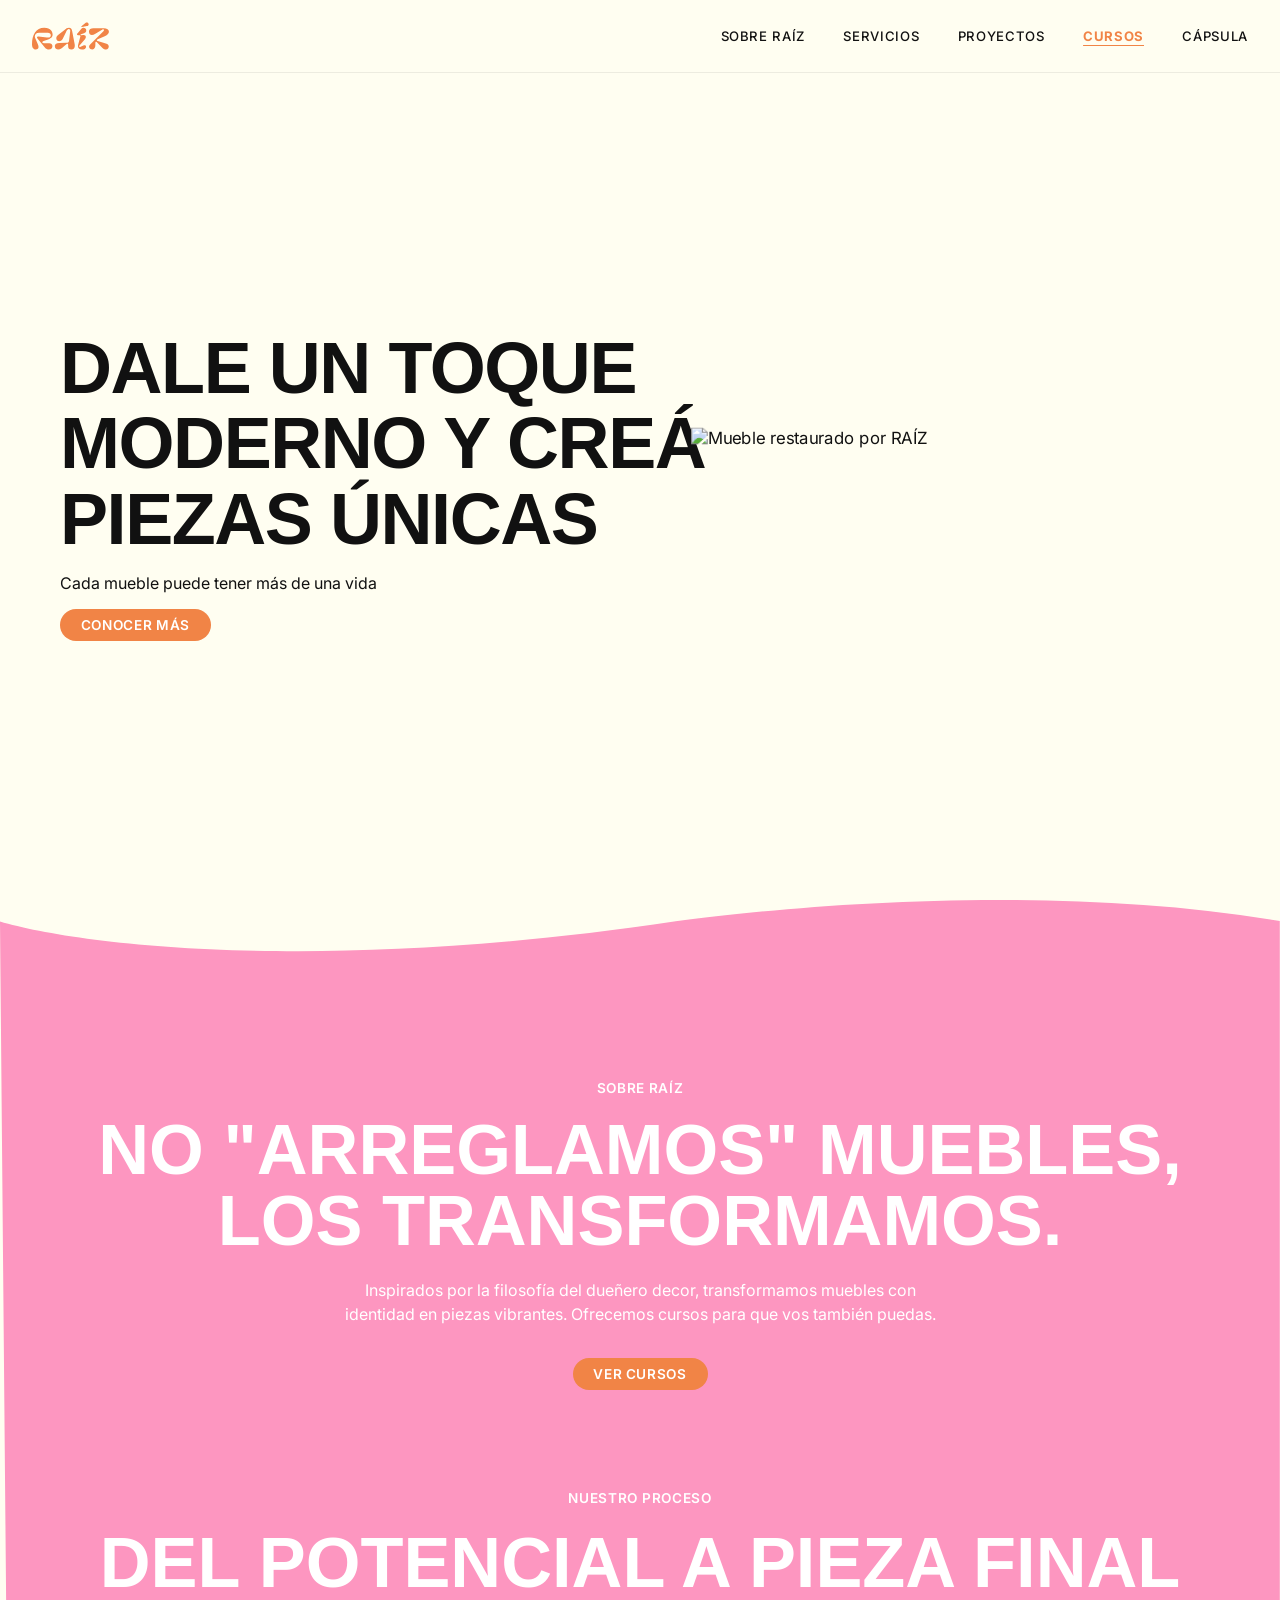
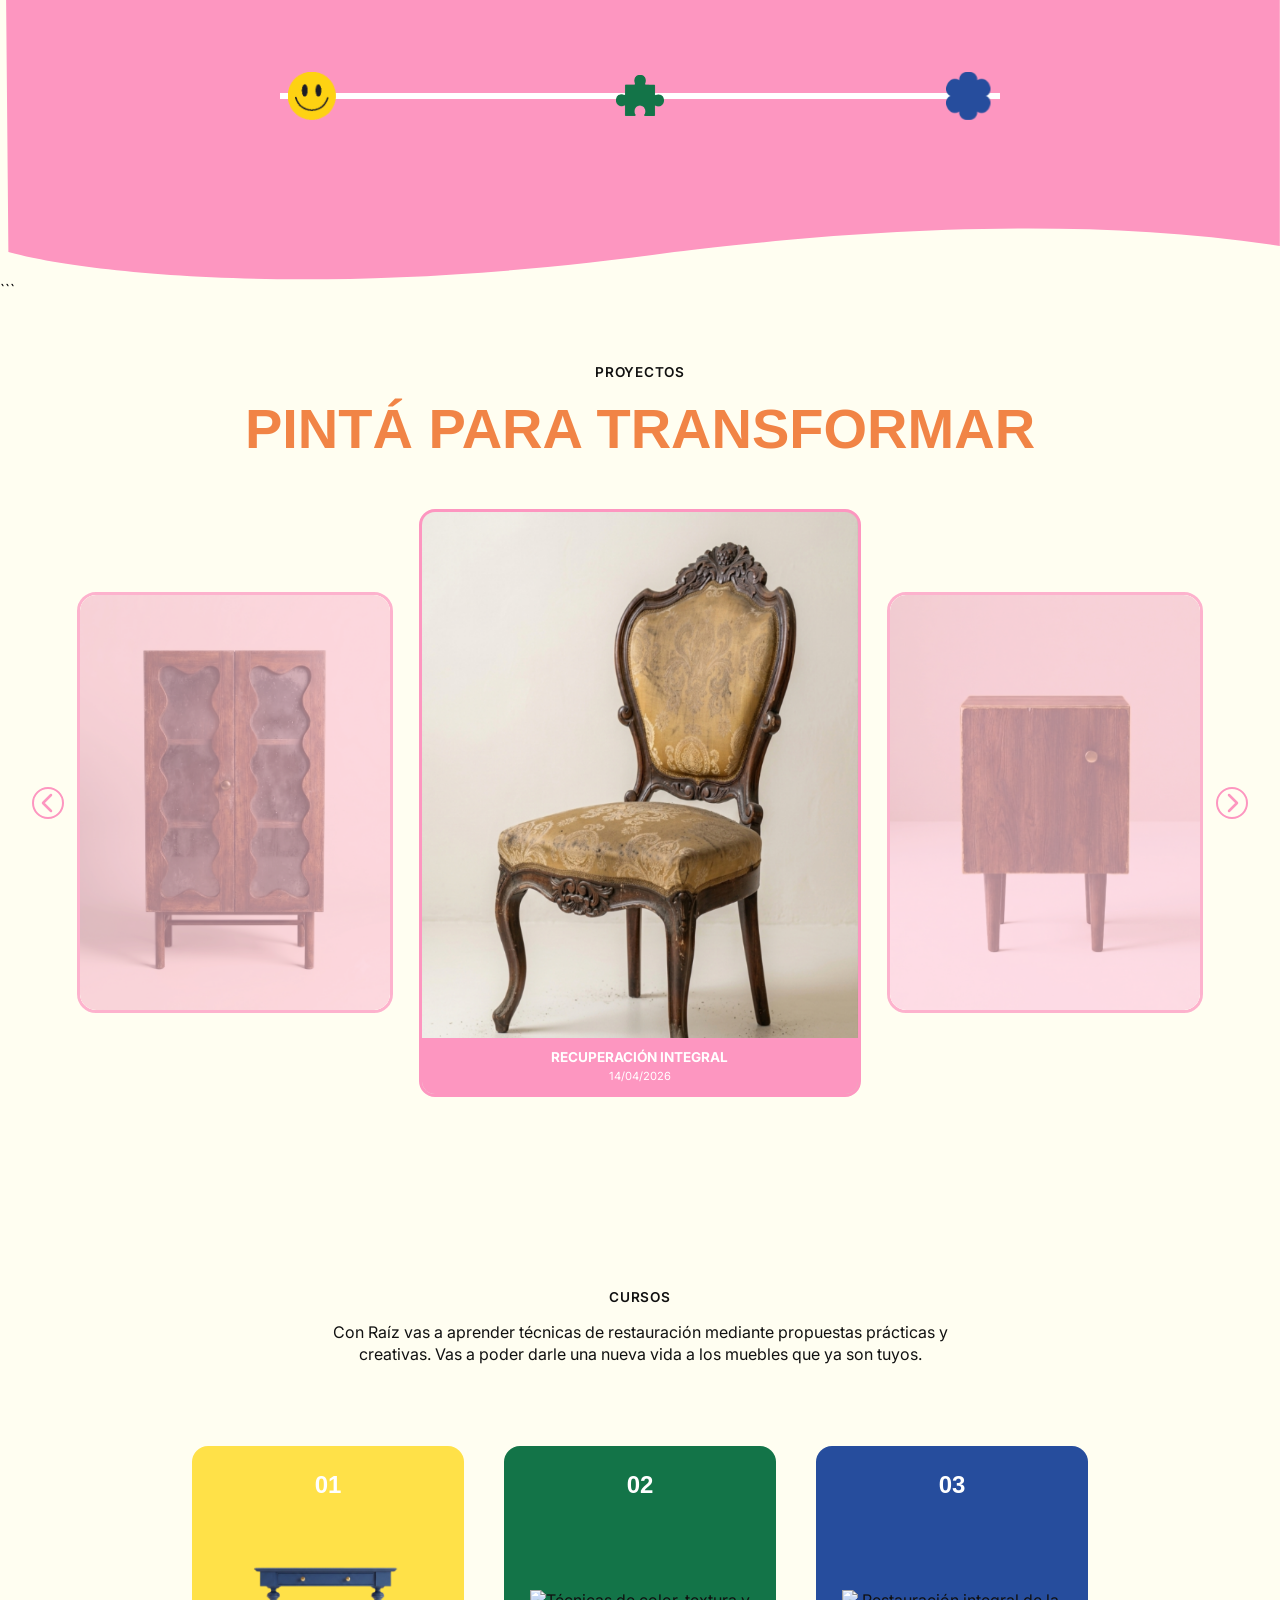
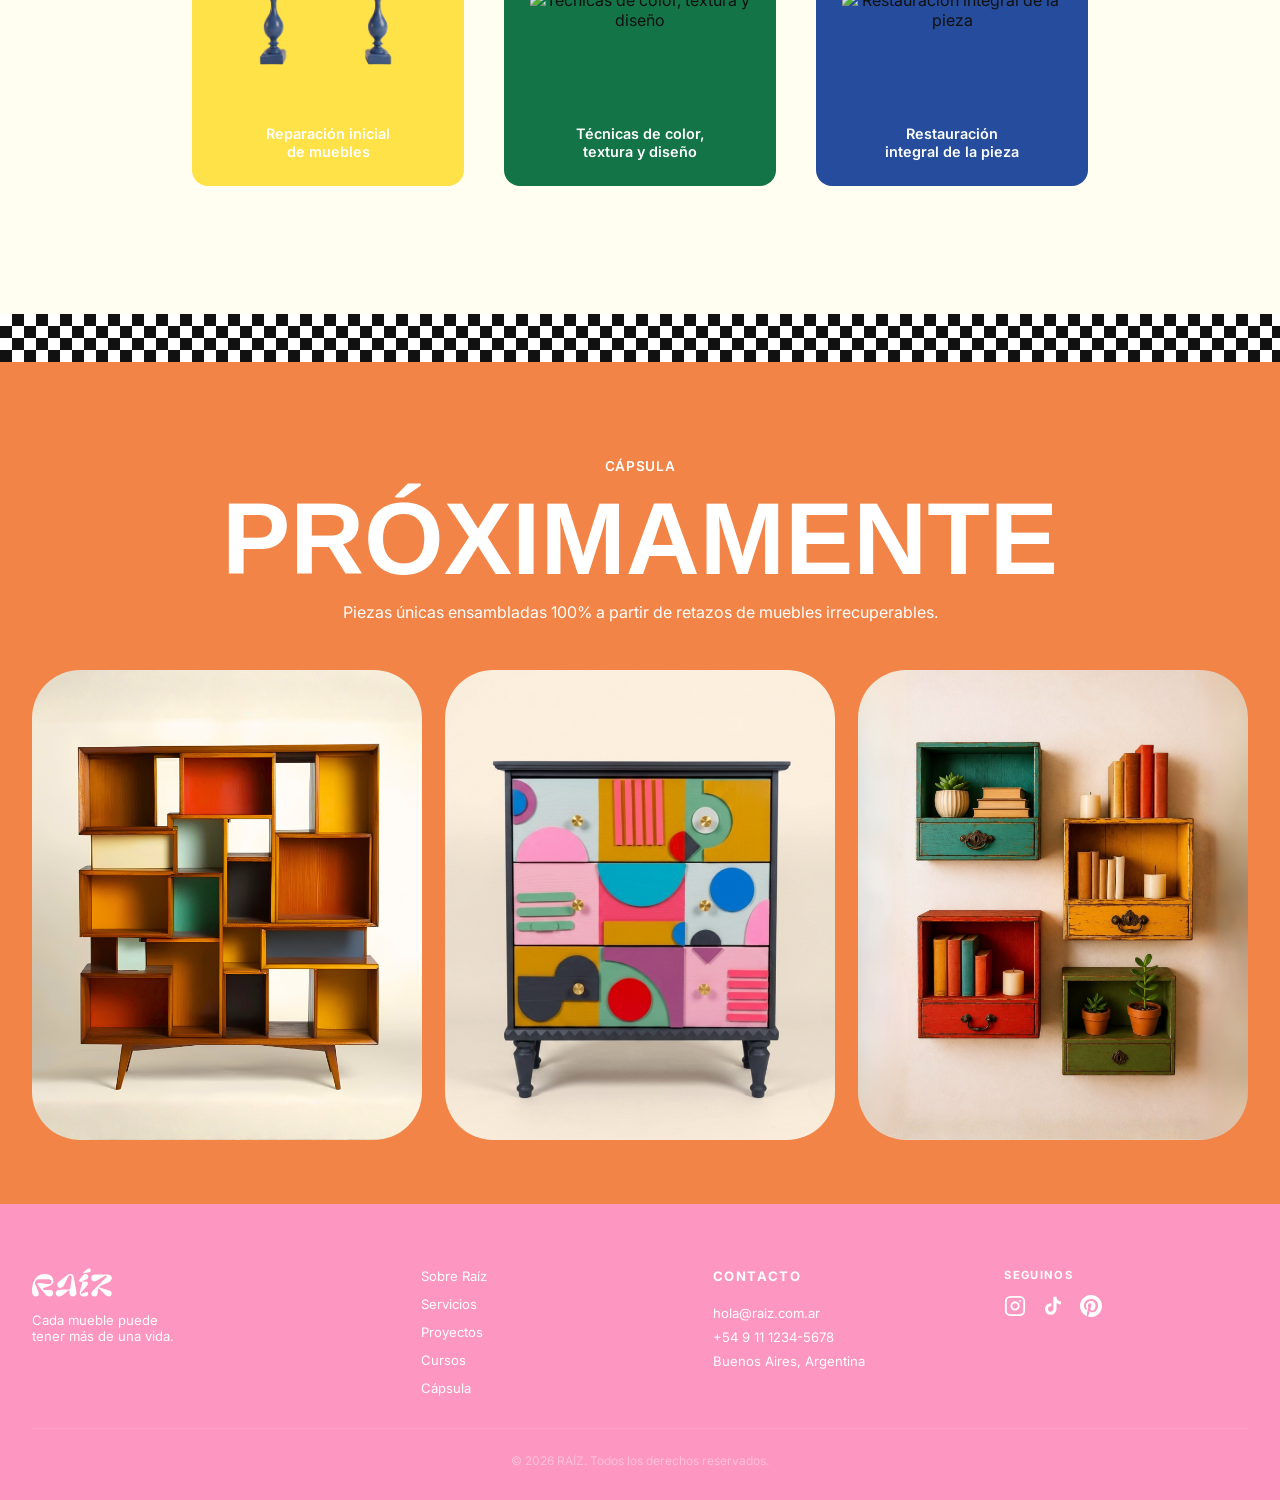
==== index.html @ d8ea59f4 "add: curso-restauracion y fix index" ====
<!DOCTYPE html>
<html lang="es">
<head>
  <meta charset="UTF-8" />
  <meta name="viewport" content="width=device-width, initial-scale=1.0" />
  <title>RAÍZ — Restauración de Muebles</title>

  <!-- Google Fonts -->
  <link rel="preconnect" href="https://fonts.googleapis.com" />
  <link rel="preconnect" href="https://fonts.gstatic.com" crossorigin />
  <link href="https://fonts.googleapis.com/css2?family=Bricolage+Grotesque:opsz,wght@12..96,800&family=Inter:wght@400;500;600&display=swap" rel="stylesheet" />

  <link rel="stylesheet" href="css/style.css" />
</head>
<body>

  <!-- ===================== NAVBAR ===================== -->
  <header class="navbar" id="navbar">
    <div class="navbar__inner">
      <a href="#" class="navbar__logo" aria-label="RAÍZ inicio">
        <img src="assets/logo.svg" alt="RAÍZ" width="90" height="33" />
      </a>
      <nav class="navbar__nav" aria-label="Navegación principal">
        <a href="#sobre" class="navbar__link">Sobre Raíz</a>
        <a href="#proceso" class="navbar__link">Servicios</a>
        <a href="#proyectos" class="navbar__link">Proyectos</a>
        <a href="#cursos" class="navbar__link navbar__link--active">Cursos</a>
        <a href="#capsula" class="navbar__link">Cápsula</a>
      </nav>
      <!-- Hamburger for mobile -->
      <button class="navbar__burger" id="navBurger" aria-label="Abrir menú" aria-expanded="false">
        <span></span><span></span><span></span>
      </button>
    </div>
    <!-- Mobile nav drawer -->
    <nav class="navbar__mobile" id="mobileNav" aria-label="Menú móvil">
      <a href="#sobre" class="navbar__link">Sobre Raíz</a>
      <a href="#proceso" class="navbar__link">Servicios</a>
      <a href="#proyectos" class="navbar__link">Proyectos</a>
      <a href="#cursos" class="navbar__link">Cursos</a>
      <a href="#capsula" class="navbar__link">Cápsula</a>
    </nav>
  </header>

  <main>

    <!-- ===================== HERO ===================== -->
    <section class="hero" id="hero">
      <div class="hero__content">
        <h1 class="hero__title">Dale un toque<br>moderno y creá<br>piezas únicas</h1>
        <p class="hero__sub">Cada mueble puede tener más de una vida</p>
        <a href="#cursos" class="btn btn--naranja hero__cta js-scroll-cursos">Conocer más</a>
      </div>
      <div class="hero__visual">
        <img src="assets/hero.gif" alt="Mueble restaurado por RAÍZ" class="hero__gif" />
      </div>
    </section>

<div class="brand-block-wrapper" style="position: relative; overflow: hidden; width: 100%;">
  
  <svg viewBox="0 0 1934 2213" fill="none" xmlns="http://www.w3.org/2000/svg" preserveAspectRatio="none" style="position: absolute; top: 0; left: 0; width: 100%; height: 100%; z-index: 1; pointer-events: none;">
    <path d="M1020.97 48.1915C1203.35 11.9297 1588.47 -38.7941 1933.68 47.4396V2137.31C1592.88 2057.68 1198.85 2117.93 1018.68 2151.11C483.083 2262.58 124.85 2197.56 12.6826 2151.11L0 48.3322C114.228 99.2362 477.736 170.271 1020.97 48.1915Z" fill="#FD96C0"/>
  </svg>

  <section class="sobre" id="sobre" style="position: relative; z-index: 2; background: transparent; padding-top: 180px; padding-bottom: 60px;">
    <p class="section-eyebrow">SOBRE RAÍZ</p>
    <h2 class="sobre__title">No "arreglamos" muebles,<br>los transformamos.</h2>
    <p class="sobre__body">
      Inspirados por la filosofía del dueñero decor, transformamos muebles con<br>
      identidad en piezas vibrantes. Ofrecemos cursos para que vos también puedas.
    </p>
    <a href="#cursos" class="btn btn--naranja js-scroll-cursos">Ver cursos</a>
  </section>

  <section class="proceso" id="proceso" style="position: relative; z-index: 2; background: transparent; padding-top: 40px; padding-bottom: 120px;">
    <p class="section-eyebrow">NUESTRO PROCESO</p>

    <h2 class="proceso__title">DEL POTENCIAL A PIEZA FINAL</h2>
  
    <div class="proceso__timeline">
      <div class="proceso__line" aria-hidden="true"></div>

      <div class="proceso__icons">
       <button class="proceso__icon-btn" data-step="diagnostico">
    <img src="assets/diagnostico.svg" alt="" class="proceso__icon-img">
</button>

<button class="proceso__icon-btn" data-step="reparacion">
    <img src="assets/reparacion.svg" alt="" class="proceso__icon-img">
</button>

<button class="proceso__icon-btn" data-step="diseno">
    <img src="assets/diseno.svg" alt="" class="proceso__icon-img">
</button>
      </div>
    </div>

    <div class="proceso__cards">
      <div class="proceso__card" id="card-diagnostico" data-step="diagnostico" hidden>
        <h3 class="proceso__card-title" style="color: var(--amarillo);">DIAGNÓSTICO</h3>
        <p>Analizamos la estructura, los materiales y el estado de conservación del mueble para definir la mejor intervención, siempre respetando su valor<br>original y esencia.</p>
      </div>
      <div class="proceso__card" id="card-reparacion" data-step="reparacion" hidden>
        <h3 class="proceso__card-title" style="color: var(--verde);">REPARACIÓN</h3>
        <p>Recuperamos la estabilidad y funcionalidad del mueble a través de nuevas técnicas de restauración que preservan su estructura, uniones, superficie y prolongan su vida útil.</p>
      </div>
      <div class="proceso__card" id="card-diseno" data-step="diseno" hidden>
        <h3 class="proceso__card-title" style="color: var(--azul);">DISEÑO</h3>
        <p>Una vez restaurada, la pieza se reinterpreta con una mirada actual. Colores, acabados y nuevas combinaciones le dan una identidad renovada sin perder su carácter.</p>
      </div>
    </div>
  </section>

</div> ```

   <!-- ===================== PROYECTOS ===================== -->
<section class="proyectos" id="proyectos">
  <p class="section-eyebrow">PROYECTOS</p>
  <h2 class="proyectos__title">Pintá para transformar</h2>

  <div class="proyectos__carousel">

    <!-- Flecha izquierda -->
    <button class="carousel-arrow carousel-arrow--prev" id="carousel-prev" aria-label="Proyecto anterior">
      <svg width="28" height="28" viewBox="0 0 28 28" fill="none" xmlns="http://www.w3.org/2000/svg">
        <path d="M17 6L9 14L17 22" stroke="currentColor" stroke-width="2.5" stroke-linecap="round" stroke-linejoin="round"/>
      </svg>
    </button>

    <div class="proyectos__grid">

      <!-- Proyecto anterior (lateral izquierdo) -->
      <article class="proyecto-card proyecto-card--side proyecto-card--prev" id="card-prev">
        <div class="proyecto-card__inner proyecto-card__inner--side">
          <img class="side-card__img" id="img-prev" src="" alt="Proyecto anterior" />
        </div>
      </article>

      <!-- Proyecto activo — Main con Paint Reveal -->
      <article class="proyecto-card proyecto-card--main">
        <div class="proyecto-reveal" id="reveal-1">
          <canvas class="reveal-canvas" aria-label="Efecto de revelado: arrastrá para descubrir el mueble restaurado"></canvas>
          <div class="proyecto-reveal__label">
            <span class="proyecto-reveal__name" id="reveal-name">RECUPERACIÓN INTEGRAL</span>
            <span class="proyecto-reveal__date" id="reveal-date">14/04/2026</span>
          </div>
        </div>
      </article>

      <!-- Proyecto siguiente (lateral derecho) -->
      <article class="proyecto-card proyecto-card--side proyecto-card--next" id="card-next">
        <div class="proyecto-card__inner proyecto-card__inner--side">
          <img class="side-card__img" id="img-next" src="" alt="Proyecto siguiente" />
        </div>
      </article>

    </div>

    <!-- Flecha derecha -->
    <button class="carousel-arrow carousel-arrow--next" id="carousel-next" aria-label="Proyecto siguiente">
      <svg width="28" height="28" viewBox="0 0 28 28" fill="none" xmlns="http://www.w3.org/2000/svg">
        <path d="M11 6L19 14L11 22" stroke="currentColor" stroke-width="2.5" stroke-linecap="round" stroke-linejoin="round"/>
      </svg>
    </button>

  </div>
</section>

    </div>

    <!-- ===================== CURSOS ===================== -->
    <section class="cursos" id="cursos">
      <p class="section-eyebrow">CURSOS</p>
      <p class="cursos__intro">Con Raíz vas a aprender técnicas de restauración mediante propuestas prácticas y creativas. Vas a poder darle una nueva vida a los muebles que ya son tuyos.</p>

      <div class="cursos__grid">

        <!-- Curso 1 -->
        <div class="curso-flip" role="group" aria-label="Curso 01: Reparación inicial de muebles">
          <div class="curso-flip__inner">
            <!-- Frente -->
            <div class="curso-flip__front" style="background: var(--amarillo);">
              <span class="curso-num">01</span>
              <img src="assets/card-01.png" alt="Reparación inicial de muebles" class="curso-img" />
              <p class="curso-name">Reparación inicial<br>de muebles</p>
            </div>
            <!-- Reverso -->
            <div class="curso-flip__back" style="background: var(--naranja);">
              <p class="curso-back-desc">Aprendé a diagnosticar y reparar la estructura de muebles dañados. Técnicas de ensamblado, lijado y preparación de superficie para dejar la pieza lista para su transformación.</p>
              <a href="#" class="btn btn--white">Ver más</a>
            </div>
          </div>
        </div>

        <!-- Curso 2 -->
        <div class="curso-flip" role="group" aria-label="Curso 02: Técnicas de color, textura y diseño">
          <div class="curso-flip__inner">
            <div class="curso-flip__front" style="background: var(--verde);">
              <span class="curso-num">02</span>
              <img src="assets/card-02.png" alt="Técnicas de color, textura y diseño" class="curso-img" />
              <p class="curso-name">Técnicas de color,<br>textura y diseño</p>
            </div>
            <div class="curso-flip__back" style="background: var(--rosa);">
              <p class="curso-back-desc">Dominá el uso del color, lacas, patinas y texturas decorativas. Descubrí cómo combinar paletas modernas y acabados para crear una identidad visual única en cada pieza.</p>
              <a href="#" class="btn btn--white">Ver más</a>
            </div>
          </div>
        </div>

        <!-- Curso 3 -->
        <div class="curso-flip" role="group" aria-label="Curso 03: Restauración integral de la pieza">
          <div class="curso-flip__inner">
            <div class="curso-flip__front" style="background: var(--azul);">
              <span class="curso-num">03</span>
              <img src="assets/card-03.png" alt="Restauración integral de la pieza" class="curso-img" />
              <p class="curso-name">Restauración<br>integral de la pieza</p>
            </div>
            <div class="curso-flip__back" style="background: var(--naranja);">
              <p class="curso-back-desc">El proceso completo de principio a fin: análisis, reparación estructural, tratamiento de superficie y diseño final. Transformá un mueble de otra época en una pieza contemporánea.</p>
              <a href="curso-restauracion.html" class="btn btn--white">Ver más</a>
            </div>
          </div>
        </div>

      </div>
    </section>
  
    <!-- ===================== DIVIDER CHECKERED ===================== -->
    <div class="checkered-divider" aria-hidden="true"></div>

    <!-- ===================== CÁPSULA ===================== -->
    <section class="capsula" id="capsula">
  <p class="section-eyebrow section-eyebrow--dark">CÁPSULA</p>
  <h2 class="capsula__title">Próximamente</h2>
  <p class="capsula__sub">Piezas únicas ensambladas 100% a partir de retazos de muebles irrecuperables.</p>

  <div class="capsula__grid">

    <div class="capsula__item">
      <div class="capsula__img-wrap">
        <img src="assets/capsula-01.jpg" alt="Pieza de cápsula 1" class="capsula__img" />
        <div class="capsula__overlay">
          <p class="capsula__overlay-text">Estructura de roble macizo recuperado de cómodas antiguas. Revestimiento laminado de madera de eucaliptus reciclado.</p>
        </div>
      </div>
    </div>

    <div class="capsula__item">
      <div class="capsula__img-wrap">
        <img src="assets/capsula-02.jpg" alt="Pieza de cápsula 2" class="capsula__img" />
        <div class="capsula__overlay">
          <p class="capsula__overlay-text">Tableros de MDF reciclado pintados con lacas sin solventes. Patas torneadas de<br>pino de pallets recuperados.</p>
        </div>
      </div>
    </div>

    <div class="capsula__item">
      <div class="capsula__img-wrap">
        <img src="assets/capsula-03.jpg" alt="Pieza de cápsula 3" class="capsula__img" />
        <div class="capsula__overlay">
          <p class="capsula__overlay-text">Estantería construida con listones de cedro provenientes de marcos y puertas antiguas. Terminación en aceite natural de linaza.</p>
        </div>
      </div>
    </div>

  </div>
</section>

  </main>

  <!-- ===================== FOOTER ===================== -->
  <footer class="footer">
    <div class="footer__inner">

      <div class="footer__brand">
        <img src="assets/logo.svg" alt="RAÍZ" class="footer__logo" width="80" height="29" />
        <p class="footer__tagline">Cada mueble puede<br>tener más de una vida.</p>
      </div>

      <nav class="footer__nav" aria-label="Navegación del footer">
        <a href="#sobre">Sobre Raíz</a>
        <a href="#proceso">Servicios</a>
        <a href="#proyectos">Proyectos</a>
        <a href="#cursos">Cursos</a>
        <a href="#capsula">Cápsula</a>
      </nav>

      <div class="footer__contact">
        <p class="footer__contact-title">Contacto</p>
        <a href="mailto:hola@raiz.com.ar">hola@raiz.com.ar</a>
        <a href="tel:+5491112345678">+54 9 11 1234-5678</a>
        <p>Buenos Aires, Argentina</p>
      </div>

      <div class="footer__social">
        <p class="footer__contact-title">Seguinos</p>
        <div class="footer__social-links">
          <a href="#" aria-label="Instagram de RAÍZ" class="footer__social-icon">
            <!-- Instagram SVG -->
            <svg width="22" height="22" viewBox="0 0 24 24" fill="none" stroke="currentColor" stroke-width="2" stroke-linecap="round" stroke-linejoin="round"><rect x="2" y="2" width="20" height="20" rx="5" ry="5"/><path d="M16 11.37A4 4 0 1 1 12.63 8 4 4 0 0 1 16 11.37z"/><line x1="17.5" y1="6.5" x2="17.51" y2="6.5"/></svg>
          </a>
          <a href="#" aria-label="TikTok de RAÍZ" class="footer__social-icon">
            <svg width="22" height="22" viewBox="0 0 24 24" fill="currentColor"><path d="M19.59 6.69a4.83 4.83 0 0 1-3.77-4.25V2h-3.45v13.67a2.89 2.89 0 0 1-2.88 2.5 2.89 2.89 0 0 1-2.89-2.89 2.89 2.89 0 0 1 2.89-2.89c.28 0 .54.04.79.1V9.01a6.3 6.3 0 0 0-.79-.05 6.34 6.34 0 0 0-6.34 6.34 6.34 6.34 0 0 0 6.34 6.34 6.34 6.34 0 0 0 6.33-6.34V8.73a8.2 8.2 0 0 0 4.78 1.52V6.79a4.85 4.85 0 0 1-1.01-.1z"/></svg>
          </a>
          <a href="#" aria-label="Pinterest de RAÍZ" class="footer__social-icon">
            <svg width="22" height="22" viewBox="0 0 24 24" fill="currentColor"><path d="M12 0C5.373 0 0 5.373 0 12c0 5.084 3.163 9.426 7.627 11.174-.105-.949-.2-2.405.042-3.441.218-.937 1.407-5.965 1.407-5.965s-.359-.719-.359-1.782c0-1.668.967-2.914 2.171-2.914 1.023 0 1.518.769 1.518 1.69 0 1.029-.655 2.568-.994 3.995-.283 1.194.599 2.169 1.777 2.169 2.133 0 3.772-2.249 3.772-5.495 0-2.873-2.064-4.882-5.012-4.882-3.414 0-5.418 2.561-5.418 5.207 0 1.031.397 2.138.893 2.738a.36.36 0 0 1 .083.345l-.333 1.36c-.053.22-.174.267-.402.161-1.499-.698-2.436-2.889-2.436-4.649 0-3.785 2.75-7.262 7.929-7.262 4.163 0 7.398 2.967 7.398 6.931 0 4.136-2.607 7.464-6.227 7.464-1.216 0-2.359-.632-2.75-1.378l-.748 2.853c-.271 1.043-1.002 2.35-1.492 3.146C9.57 23.812 10.763 24 12 24c6.627 0 12-5.373 12-12S18.627 0 12 0z"/></svg>
          </a>
        </div>
      </div>

    </div>
    <div class="footer__bottom">
      <p>&copy; 2026 RAÍZ. Todos los derechos reservados.</p>
    </div>
  </footer>

  <script src="js/script.js"></script>
</body>
</html>
---- css/style.css ----
/* ============================================================
   RAÍZ — style.css
   Diseño pixel-perfect sobre frame 1920px
   ============================================================ */

/* ── Custom Properties ───────────────────────────────────── */
@font-face {
  font-family: 'Bricolage Grotesque';
  src: url('./assets/fonts/Bricolage_Grotesque.ttf') format('truetype-variations');
  font-weight: 100 900; 
  font-stretch: 75% 125%; 

}

:root {
  --rosa:    #FD96C0;
  --amarillo:#FFE148;
  --verde:   #137448;
  --azul:    #264D9D;
  --naranja: #F18446;

  --negro:   #111111;
  --blanco:  #FFFFFF;
  --fondo:   #fffef1;

  /* Typography */
  --font-display: 'Bricolage Grotesque', sans-serif;
  --font-body:    'Inter', sans-serif;

  /* Spacing scale */
  --sp-xs:  0.5rem;
  --sp-sm:  1rem;
  --sp-md:  2rem;
  --sp-lg:  4rem;
  --sp-xl:  6rem;

  /* Max content width */
  --max-w: 1280px;

  /* Navbar height */
  --nav-h: 72px;
}

/* ── Reset ───────────────────────────────────────────────── */
*, *::before, *::after { box-sizing: border-box; margin: 0; padding: 0; }

html { scroll-behavior: smooth; font-size: 16px; }

body {
  font-family: var(--font-body);
  background-color: var(--fondo);
  color: var(--negro);
  overflow-x: hidden;
}

img, svg { display: block; max-width: 100%; }

a { text-decoration: none; color: inherit; }

button { cursor: pointer; border: none; background: none; font-family: inherit; }

/* ── Utility: eyebrow label ──────────────────────────────── */
.section-eyebrow {
  font-family: var(--font-body);
  font-size: 0.85rem;
  font-weight: 600;
  letter-spacing: 0.05em;
  text-transform: uppercase;
  color: var(--blanco);
  margin-bottom: 1.2rem;
}
.section-eyebrow--dark { color: var(--verde); }

/* — Utility: Buttons ————————————————————————————————————— */
.btn {
  display: inline-block;
  padding: 0.5rem 1.3rem; 
  border-radius: 100px;    
  font-family: var(--font-body);
  font-size: 0.85rem;
  font-weight: 600;
  letter-spacing: 0.04rem;
  text-transform: uppercase;
  text-decoration: none;   
  border: none;            
  cursor: pointer;
  transition: transform 0.15s ease, opacity 0.15s ease, background-color 0.15s ease;
}

.btn:hover { 
  transform: translateY(-2px); 
  opacity: 0.95; 
}
.btn:active { 
  transform: translateY(0); 
}

/* Modificadores */
.btn--dark  { background: var(--negro); color: var(--blanco); }
.btn--green { background: var(--verde); color: var(--blanco); }
.btn--white { background: var(--blanco); color: var(--negro); }
.btn--naranja { background: var(--naranja); color: var(--blanco); }

/* ============================================================
   NAVBAR
   ============================================================ */
.navbar {
  position: fixed;
  top: 0; left: 0; right: 0;
  z-index: 100;
  background: var(--fondo);
  border-bottom: 1px solid rgba(0,0,0,0.07);
  transform: translateY(0);
  transition: transform 0.3s ease;
}
.navbar--hidden { transform: translateY(-100%); }

.navbar__inner {
  max-width: var(--max-w);
  margin: 0 auto;
  padding: 0 2rem;
  height: var(--nav-h);
  display: flex;
  align-items: center;
  justify-content: space-between;
}

.navbar__logo img { height: 28px; width: auto; }

.navbar__nav {
  display: flex;
  gap: 2.4rem;
  align-items: center;
}
.navbar__link {
  font-size: 0.82rem;
  font-weight: 500;
  letter-spacing: 0.05em;
  text-transform: uppercase;
  color: var(--negro);
  transition: color 0.15s;
}
.navbar__link:hover { color: var(--naranja); }
.navbar__link--active {
  color: var(--naranja);
  font-weight: 700;
  text-decoration: underline;
  text-underline-offset: 4px;
}

/* Burger — hidden on desktop */
.navbar__burger {
  display: none;
  flex-direction: column;
  gap: 5px;
  padding: 6px;
}
.navbar__burger span {
  display: block;
  width: 24px; height: 2px;
  background: var(--negro);
  border-radius: 2px;
  transition: transform 0.3s, opacity 0.3s;
}
.navbar__burger.is-open span:nth-child(1) { transform: translateY(7px) rotate(45deg); }
.navbar__burger.is-open span:nth-child(2) { opacity: 0; }
.navbar__burger.is-open span:nth-child(3) { transform: translateY(-7px) rotate(-45deg); }

/* Mobile nav */
.navbar__mobile {
  display: none;
  flex-direction: column;
  gap: 0;
  background: var(--fondo);
  border-top: 1px solid rgba(0,0,0,0.07);
  padding: 1rem 2rem 1.5rem;
}
.navbar__mobile.is-open { display: flex; }
.navbar__mobile .navbar__link {
  padding: 0.7rem 0;
  border-bottom: 1px solid rgba(0,0,0,0.06);
  font-size: 0.9rem;
}

/* ============================================================
   HERO
   ============================================================ */
.hero {
  min-height: 100vh;
  padding-top: var(--nav-h);
  display: flex;
  align-items: center;
  position: relative;
  justify-content: space-between;

  padding-left: 60px;
  padding-right: 2rem;
}

.hero__content {
  flex: 0 0 auto;
  max-width: 800px;
}

.hero__title {
  font-family: var(--font-display);
  font-variation-settings: 'wdth' 80;
  font-weight: 800;
  font-size: 4.5rem;
  line-height: 1.05;
  letter-spacing: -0.02em;
  text-transform: uppercase;
  color: var(--negro);
  margin-bottom: 1rem;
}

.hero__sub {
  font-size: 1rem;
  color: var(--negro);
  margin-bottom: 1rem;
  opacity: 100%;
}

.hero__visual {
  flex: 1 1 auto;
  display: flex;
  justify-content: flex-end; /* Cambiamos center por flex-end para pegarlo a la derecha */
  align-items: center;
  margin-top: -6rem;
  margin-right: -1rem;
}

.hero__gif {
  width: 100%;
  max-width: 580px;          /* Lo agrandamos (estaba en 520px) */
  object-fit: contain;
  transform: scale(1.05);    /* Un extra de escala si querés que tenga más impacto */
}
}

/* ============================================================
   WAVE TRANSITIONS
   ============================================================ */
.wave { line-height: 0; overflow: hidden; }
.wave svg { width: 100%; display: block; }

.wave--into-pink  { background: var(--fondo); margin-bottom: -1px; }
.wave--out-pink   { background: var(--rosa);  margin-top: -1px; margin-bottom: -1px; }
.wave--into-white { background: var(--rosa);  margin-top: -1px; }
.wave--into-pink2 { background: var(--blanco); margin-bottom: -1px; }

/* ============================================================
   SOBRE RAÍZ
   ============================================================ */
.sobre {
  background: var(--rosa);
  text-align: center;
  padding: var(--sp-xl) 2rem;
}

.sobre__title {
  font-family: var(--font-display);
  font-variation-settings: 'wdth' 80;
  font-weight: 800;
  font-size: clamp(2.2rem, 5.5vw, 5rem);
  color: var(--blanco);
  text-transform: uppercase;
  line-height: 1;
  margin-bottom: 1.4rem;
}

.sobre__body {
  font-size: 1rem;
  line-height: 1.5;
  color: var(--blanco);
  opacity: 100%;
  max-width: 620px;
  margin: 0 auto 2rem;
}

/* ============================================================
   PROCESO
   ============================================================ */
.proceso {
  background: var(--blanco);
  padding: var(--sp-lg) 2rem var(--sp-xl);
  text-align: center;
}

.proceso__title {
  font-family: var(--font-display);
  font-variation-settings: 'wdth' 80; /* Ancho condensado de Figma */
  font-weight: 800;
  font-size: clamp(2.2rem, 5.5vw, 5rem); /* El mismo escalado perfecto */
  color: var(--blanco);
  text-transform: uppercase;
  text-align: center;
  line-height: 1.05;
  letter-spacing: 0; /* Letras juntas y potentes */
  margin-bottom: 4rem; /* Le da aire al título respecto de la línea de emojis */
}
/* Timeline row */
.proceso__timeline {
  position: relative;
  max-width: 720px;
  margin: 1.6rem auto 2rem;
}

.proceso__line {
  position: absolute;
  top: 50%;
  left: 0; right: 0;
  height: 6px;
  background: var(--blanco);
  transform: translateY(-50%);
}

.proceso__icons {
  position: relative;
  display: flex;
  justify-content: space-between;
  align-items: center;
}

.proceso__icon-btn {
  width: 64px; height: 64px;
  border-radius: 50%;
  display: flex;
  align-items: center;
  justify-content: center;
  font-size: 1.8rem;
  transition: transform 0.2s ease, background 0.2s ease;
  position: relative;
  z-index: 1;
}

.proceso__icon-img{
    width:48px;
    height:48px;
    object-fit:contain;
    display:block;
    pointer-events:none;
}

.proceso__icon-btn:hover { transform: scale(1.12); background: var(--amarillo); }
.proceso__icon-btn.is-active { background: var(--amarillo); transform: scale(1.15); }

/* Cards Container */
.proceso__cards {
  max-width: 1140px; /* Ancho máximo ideal para que coincida con los iconos de arriba */
  margin: 2rem auto 0;
  display: grid;
  grid-template-columns: repeat(3, 1fr); /* 👈 Creamos las 3 columnas fijas de Figma */
  width: 100%;
  padding: 0 3.4rem;
}

.proceso__card {
  background: var(--blanco);
  border-radius: 40px; /* 👈 Bordes redondeados y orgánicos de tu Figma */
  padding: 2rem 2rem; /* Más aire interno para un look editorial */
  border: none !important; /* 👈 Chau al borde negro grueso que cortaba el diseño */
  box-shadow: 0 15px 35px rgba(0, 0, 0, 0.06); /* Sutil sombra suave para despegar del fondo */
  text-align: center;
  width: 100%;
  
  /* Mantenemos tu hermosa animación intacta */
  animation: popIn 0.3s cubic-bezier(0.34, 1.56, 0.64, 1) forwards;
}

/* Positions fijas por columna para que no se muevan al medio */
#card-diagnostico {
  grid-column: 1;
}

#card-reparacion {
  grid-column: 2;
}

#card-diseno {
  grid-column: 3;
}
}

@keyframes popIn {
  from { opacity: 0; transform: scale(0.7); }
  to   { opacity: 1; transform: scale(1); }
}

.proceso__card-title {
  font-family: var(--font-display);
  font-variation-settings: 'wdth' 80;
  font-weight: 800;
  font-size: 2.6rem;
  text-transform: uppercase;
  margin-bottom: 0.8rem;
}

.proceso__card p {
  font-size: 1rem;
  line-height: 1.4;
  color: var(--negro);
  opacity: 100%;
}

/* ============================================================
   PROYECTOS
   ============================================================ */
.proyectos {
  background: var(--fondo);
  padding: var(--sp-lg) 2rem var(--sp-xl);
  text-align: center;
}

.proyectos .section-eyebrow {
  color: var(--negro); /* O el tono institucional que resalte con elegancia */
  text-align: center;
  display: block;
  margin-bottom: 1rem;
}

.proyectos__title {
  font-family: var(--font-display);
  font-variation-settings: 'wdth' 80;
  font-weight: 800;
  font-size: clamp(1.8rem, 5vw, 3.5rem);
  color: var(--naranja);
  text-transform: uppercase;
  margin-bottom: 3rem;
}

.proyectos__grid {
  display: grid;
  grid-template-columns: 1fr 1.4fr 1fr;
  gap: 1.6rem;
  max-width: var(--max-w);
  margin: 0 auto;
  align-items: center;
}

/* Side placeholder cards */
.proyecto-card--side {
  border-radius: 19px;
  border: 3px solid var(--rosa);
  overflow: hidden;
  aspect-ratio: 3/4;
}
.proyecto-card__inner--plain {
  width: 100%;
  height: 100%;
  border-radius: 16px;
}

/* Main reveal card */
.proyecto-card--main {
  border-radius: 16px;
  overflow: visible;
  position: relative;
}

/* ── Paint-Reveal Widget ─────────────────────────────────── */
.proyecto-reveal {
  position: relative;
  border-radius: 16px;
  overflow: hidden;
  border: 3px solid var(--rosa);
  background: var(--rosa);
}

.reveal-canvas {
  display: block;
  width: 100%;
  aspect-ratio: 3/4;
  cursor: url("data:image/svg+xml,%3Csvg xmlns='http://www.w3.org/2000/svg' width='32' height='32' viewBox='0 0 32 32'%3E%3Ccircle cx='16' cy='16' r='8' fill='%23F18446' opacity='0.9'/%3E%3Ccircle cx='16' cy='16' r='3' fill='%23fff'/%3E%3C/svg%3E") 16 16, crosshair;
  touch-action: none;
}

.proyecto-reveal__label {
  position: absolute;
  bottom: 0; left: 0; right: 0;
  background: var(--rosa);
  padding: 0.7rem 1.2rem;
  text-align: center;
}
.proyecto-reveal__name {
  display: block;
  font-family: var(--font-body);
  font-weight: 700;
  font-size: 0.85rem;
  letter-spacing: 0em;
  text-transform: uppercase;
  color: var(--blanco);
}
.proyecto-reveal__date {
  display: block;
  font-size: 0.7rem;
  color: var(--blanco);
  opacity: 100%;
  margin-top: 0.2rem;
}

/* ============================================================
   CURSOS
   ============================================================ */
.cursos {
  background: var(--fondo);
  padding: var(--sp-xl) 2rem;
  text-align: center;
}

.cursos .section-eyebrow {
  color: var(--negro); /* O el tono institucional que resalte con elegancia */
  text-align: center;
  display: block;
  margin-bottom: 1rem;
}

.cursos__intro {
  font-size: 1rem;
  line-height: 1.4;
  max-width: 640px;
  margin: 0 auto 3rem;
  color: var(--negro);
  opacity: 100%;
}

.cursos__grid { /* Asegurate de usar el nombre exacto de tu clase de grilla */
  display: grid;
  grid-template-columns: repeat(3, 1fr);
  gap: 2.5rem;                  /* Espaciado intermedio idéntico al diseño */
  max-width: 960px;             /* ◄ CLAVE: Limita el ancho para que no se estiren */
  margin: 0 auto;               /* Centra el bloque de tarjetas en la pantalla */
  padding: 2rem;
}

/* 2. Las tarjetas individuales */
.curso-card { /* Buscá la clase que represente a cada tarjeta de curso */
  width: 100%;
  aspect-ratio: 24 / 32;        /* ◄ CLAVE: Clava la proporción geométrica vertical del diseño */
  border-radius: 40px;          /* ◄ CLAVE: Curvatura idéntica a tus tarjetas originales */
  overflow: hidden;
  display: flex;
  flex-direction: column;
  justify-content: space-between;
  padding: 2.5rem 2rem;         /* Margen interno para empujar textos e imágenes */
  box-sizing: border-box;
}

/* ── Flip cards ──────────────────────────────────────────── */
.curso-flip {
  perspective: 1200px;
  height: 340px;
}

.curso-flip__inner {
  position: relative;
  width: 100%; height: 100%;
  transform-style: preserve-3d;
  transition: transform 0.55s cubic-bezier(0.4, 0.2, 0.2, 1);
  border-radius: 16px;
}

/* Flip only one at a time — handled in JS by toggling .is-flipped */
.curso-flip.is-flipped .curso-flip__inner { transform: rotateY(180deg); }

.curso-flip__front,
.curso-flip__back {
  position: absolute;
  inset: 0;
  border-radius: 16px;
  backface-visibility: hidden;
  -webkit-backface-visibility: hidden;
  display: flex;
  flex-direction: column;
  align-items: center;
  justify-content: center;
  padding: 1.6rem;
  overflow: hidden;
}

.curso-flip__back {
  transform: rotateY(180deg);
  gap: 1.2rem;
}

.curso-num {
  font-family: var(--font-display);
  font-variation-settings: 'wdth' 80;
  font-weight: 800;
  font-size: 1.5rem;
  color: var(--blanco);
  align-self: center;
  margin-bottom: 0.3rem;
}

.curso-img {
  width: 100%;
  max-height: 200px;
  object-fit: contain;
  margin: auto;
}

.curso-name {
  font-family: var(--font-body);
  font-weight: 600;
  font-size: 0.9rem;
  color: var(--blanco);
  text-align: center;
  line-height: 1.2;
  margin-top: 0.6rem;
}

.curso-back-desc {
  font-size: 1rem;
  line-height: 1.4;
  color: var(--blanco);
  text-align: center;
  max-width: 240px;
}

.btn--white {
  background: var(--blanco, #ffffff);
  
  /* ── CAMBIÁ ESTA LÍNEA ── */
  color: var(--naranja); /* En lugar de var(--blanco) o #fff */
}

/* ============================================================
   CHECKERED DIVIDER
   ============================================================ */
.checkered-divider {
  height: 48px;
  background-image:
    repeating-conic-gradient(var(--negro) 0% 25%, var(--blanco) 0% 50%);
  background-size: 24px 24px;
}

/* ============================================================
   CÁPSULA
   ============================================================ */
.capsula {
  background: var(--naranja);
  padding: var(--sp-xl) 2rem var(--sp-lg);
  text-align: center;
}

.capsula .section-eyebrow {
  color: var(--blanco); /* O el tono institucional que resalte con elegancia */
  text-align: center;
  display: block;
  margin-bottom: 1rem;
}

.capsula__title {
  font-family: var(--font-display);
  font-variation-settings: 'wdth' 80;
  font-weight: 800;
  font-size: clamp(3rem, 8vw, 8rem);
  color: var(--blanco);
  text-transform: uppercase;
  line-height: 0.95;
  margin-bottom: 1rem;
}

.capsula__sub {
  font-size: 1rem;
  color: var(--blanco);
  max-width: 700px;
  margin: 0 auto 3rem;
  line-height: 1.2;
  opacity: 100%;
}

.capsula__grid {
  display: grid;
  grid-template-columns: repeat(3, 1fr);
  gap: 1.4rem;
  max-width: var(--max-w);
  margin: 0 auto;
}

.capsula__img {
  width: 100%;
  height: 100%;
  object-fit: cover;
  display: block;
  
  /* ── CLAVE: Hace que el zoom y la vuelta al tamaño original sean suaves ── */
  transition: transform 0.5s cubic-bezier(0.25, 1, 0.5, 1); 
}

/* 2. El efecto de escala cuando pasás el mouse por arriba de la tarjeta */
.capsula__img-wrap:hover .capsula__img {
  /* ── CLAVE: 1.06 significa un 6% de zoom. Sutil, elegante y no deforma ── */
  transform: scale(1.06);
}

/* Asegura que el contenedor corte el texto que está abajo escondido */
.capsula__img-wrap {
  position: relative;
  overflow: hidden;
  border-radius: 48px; /* Mantiene las esquinas súper redondeadas de tu diseño */
}

/* El bloque negro semitransparente que se esconde abajo */
.capsula__overlay {
  position: absolute;
  left: 0;
  right: 0;
  bottom: 0;
  width: 100%;
  height: 100px;
  min-height: 10%; /* Cubre la zona inferior de manera elegante */
  
  /* Color de fondo con transparencia ajustable (negro al 75%) */
  background: rgba(0, 0, 0, 0.50); 

  
  display: flex;
  align-items: center;
  justify-content: center;
  padding: 2rem;
  box-sizing: border-box;
  
  /* Estado inicial: empujado 100% hacia abajo (invisible) */
  transform: translateY(100%);
  transition: transform 0.4s cubic-bezier(0.25, 1, 0.5, 1);
}

/* ── LA ANIMACIÓN AL HACER HOVER ── */
.capsula__img-wrap:hover .capsula__overlay {
  transform: translateY(0); /* Sube la persiana de forma súper fluida */
}

/* Estilo del texto dentro del cuadro transparente */
.capsula__overlay-text {
  color: #ffffff;
  font-family: var(--font-body);
  font-size: 0.95rem;
  line-height: 1.3;
  text-align: center;
  margin: 0;
}

/* ============================================================
   FOOTER
   ============================================================ */
.footer {
  background: var(--rosa);
  color: var(--blanco);
  padding: var(--sp-lg) 2rem var(--sp-md);
}

.footer__inner {
  max-width: var(--max-w);
  margin: 0 auto;
  display: grid;
  grid-template-columns: 1.4fr 1fr 1fr 1fr;
  gap: 3rem;
  padding-bottom: 2rem;
  border-bottom: 1px solid rgba(255,255,255,0.1);
}

.footer__logo { filter: brightness(0) invert(1); margin-bottom: 1rem; }

.footer__tagline {
  font-size: 0.82rem;
  line-height: 1.2;
  color: var(--blanco);
  opacity: 1;
}

.footer__nav {
  display: flex;
  flex-direction: column;
  gap: 0.75rem;
}

.footer__nav a {
  font-size: 0.82rem;
  color: var(--blanco);
  opacity: 1;
}

.footer__nav a:hover { opacity: 1; color: var(--naranja); }

.footer__contact-title {
  font-size: 0.7rem;
  font-weight: 700;
  text-transform: uppercase;
  letter-spacing: 0.12em;
  opacity: 100%;
  margin-bottom: 0.8rem;
}

.footer__contact {
  display: flex;
  flex-direction: column;
  gap: 0.5rem;
}

.footer__contact a,
.footer__contact p {
  font-size: 0.82rem;
  color: var(--blanco);
  opacity: 1;
}

.footer__contact a:hover { opacity: 1; color: var(--rosa); }

.footer__social-links {
  display: flex;
  gap: 1rem;
  margin-top: 0.2rem;
}
.footer__social-icon {
  color: var(--blanco);
  opacity: 100%;
  transition: opacity 0.15s, color 0.15s;
}
.footer__social-icon:hover { opacity: 1; color: var(--naranja); }

.footer__bottom {
  max-width: var(--max-w);
  margin: 1.5rem auto 0;
  font-size: 0.75rem;
  opacity: 0.4;
  text-align: center;
}

/* ============================================================
   RESPONSIVE — TABLET  (≤ 1024px)
   ============================================================ */
@media (max-width: 1024px) {

  /* Navbar */
  .navbar__nav { gap: 1.4rem; }

  /* Hero */
  .hero {
    flex-direction: column;
    text-align: center;
    min-height: auto;
    padding-top: calc(var(--nav-h) + 3rem);
    padding-bottom: 3rem;
  }
  .hero__content { max-width: 100%; }
  .hero__title { font-size: clamp(2.4rem, 5vw, 4rem); }
  .hero__visual { width: 100%; }
  .hero__gif { max-width: 380px; }

  /* Sobre */
  .sobre__title { font-size: clamp(1.6rem, 3vw, 2.6rem); }

  /* Proceso */
  .proceso__timeline { max-width: 560px; }

  /* Proyectos */
  .proyectos__grid {
    grid-template-columns: 1fr;
    max-width: 400px;
  }
  .proyecto-card--side { display: none; }

  /* Cursos */
  .cursos__grid { grid-template-columns: 1fr 1fr; }
  .curso-flip { height: 300px; }

  /* Capsula */
  .capsula__grid { grid-template-columns: 1fr 1fr; }

  /* Footer */
  .footer__inner {
    grid-template-columns: 1fr 1fr;
    gap: 2rem;
  }
}

/* ============================================================
   RESPONSIVE — MOBILE  (≤ 640px)
   ============================================================ */
@media (max-width: 640px) {

  :root { --nav-h: 60px; }

  /* Navbar */
  .navbar__nav { display: none; }
  .navbar__burger { display: flex; }

  /* Hero */
  .hero {
    padding-top: calc(var(--nav-h) + 2rem);
    padding-bottom: 2rem;
    gap: 1.5rem;
  }
  .hero__title { font-size: clamp(2.2rem, 8vw, 3rem); }
  .hero__gif { max-width: 280px; }

  /* Sobre */
  .sobre { padding: 4rem 1.5rem; }
  .sobre__title { font-size: clamp(1.4rem, 6vw, 2rem); }
  .sobre__body br { display: none; }

  /* Proceso */
  .proceso { padding: 3rem 1.5rem; }
  .proceso__icon-btn { width: 52px; height: 52px; font-size: 1.4rem; }
  .proceso__card { max-width: 100%; padding: 1.4rem; }

  /* Proyectos */
  .proyectos { padding: 3rem 1.5rem; }
  .proyectos__grid { max-width: 100%; }

  /* Cursos */
  .cursos { padding: 3rem 1.5rem; }
  .cursos__grid { grid-template-columns: 1fr; }
  .curso-flip { height: 320px; }

  /* Checkered */
  .checkered-divider { height: 36px; background-size: 18px 18px; }

  /* Capsula */
  .capsula { padding: 3rem 1.5rem; }
  .capsula__grid { grid-template-columns: 1fr; max-width: 340px; }

  /* Footer */
  .footer__inner {
    grid-template-columns: 1fr;
    gap: 2rem;
  }
  .footer { padding: 3rem 1.5rem 2rem; }
}

/* ============================================================
   REDUCED MOTION
   ============================================================ */
@media (prefers-reduced-motion: reduce) {
  *, *::before, *::after { animation-duration: 0.01ms !important; transition-duration: 0.01ms !important; }
  .reveal-canvas { cursor: crosshair; }
}

/* ============================================================
   PROYECTOS — CARRUSEL
   ============================================================ */

/* Wrapper que contiene flechas + grid */
.proyectos__carousel {
  position: relative;
  max-width: calc(var(--max-w) + 8rem);
  margin: 0 auto;
  display: flex;
  align-items: center;
  gap: 0;
}

/* El grid ya existía; solo aseguramos que ocupe el espacio central */
.proyectos__carousel .proyectos__grid {
  flex: 1;
  min-width: 0;
}

/* ── Flechas ─────────────────────────────────────────────── */
.carousel-arrow {
  flex-shrink: 0;
  width: 2rem;
  height: 2rem;
  border-radius: 50%;
  border: 2px solid var(--rosa);
  background: var(--fondo);
  color: var(--rosa);
  display: flex;
  align-items: center;
  justify-content: center;
  cursor: pointer;
  transition: background 0.18s ease, color 0.18s ease, opacity 0.18s ease;
  z-index: 2;
  padding: 0;
}

.carousel-arrow:hover {
  background: var(--naranja);
  border-color: var(--naranja);
  color: #fff;
}

.carousel-arrow:disabled {
  opacity: 0.25;
  cursor: default;
  pointer-events: none;
}

.carousel-arrow--prev { margin-right: 0.8rem; }
.carousel-arrow--next { margin-left: 0.8rem; }

/* ── Cards laterales con imagen ──────────────────────────── */
.proyecto-card__inner--side {
  width: 100%;
  height: 100%;
  border-radius: 16px;
  overflow: hidden;
  position: relative;
}

.side-card__img {
  width: 100%;
  height: 100%;
  object-fit: cover;
  display: block;
  border-radius: 16px;
  transition: opacity 0.25s ease;
}

/* Overlay de color semitransparente sobre las laterales */
.proyecto-card--side .proyecto-card__inner--side::after {
  content: '';
  position: absolute;
  inset: 0;
  border-radius: 16px;
  background: var(--rosa, transparent);
  opacity: 0.45;
  pointer-events: none;
  transition: background 0.3s ease;
}

/* Indicador de que las laterales son navegables */
.proyecto-card--side {
  cursor: pointer;
  transition: transform 0.18s ease, opacity 0.18s ease;
  opacity: 0.72;
}

.proyecto-card--side:hover {
  transform: scale(1.03);
  opacity: 1;
}

/* ── Transición suave al cambiar proyecto ────────────────── */
.reveal-canvas {
  transition: opacity 0.2s ease;
}
.reveal-canvas.is-loading {
  opacity: 0;
}

/* ── Borde dinámico del widget central ───────────────────── */
.proyecto-reveal {
  transition: border-color 0.3s ease, background 0.3s ease;
}

/* ── Mobile: ocultar flechas, habilitar swipe ────────────── */
@media (max-width: 680px) {
  .carousel-arrow {
    display: none;
  }

  .proyectos__carousel {
    gap: 0;
  }
}
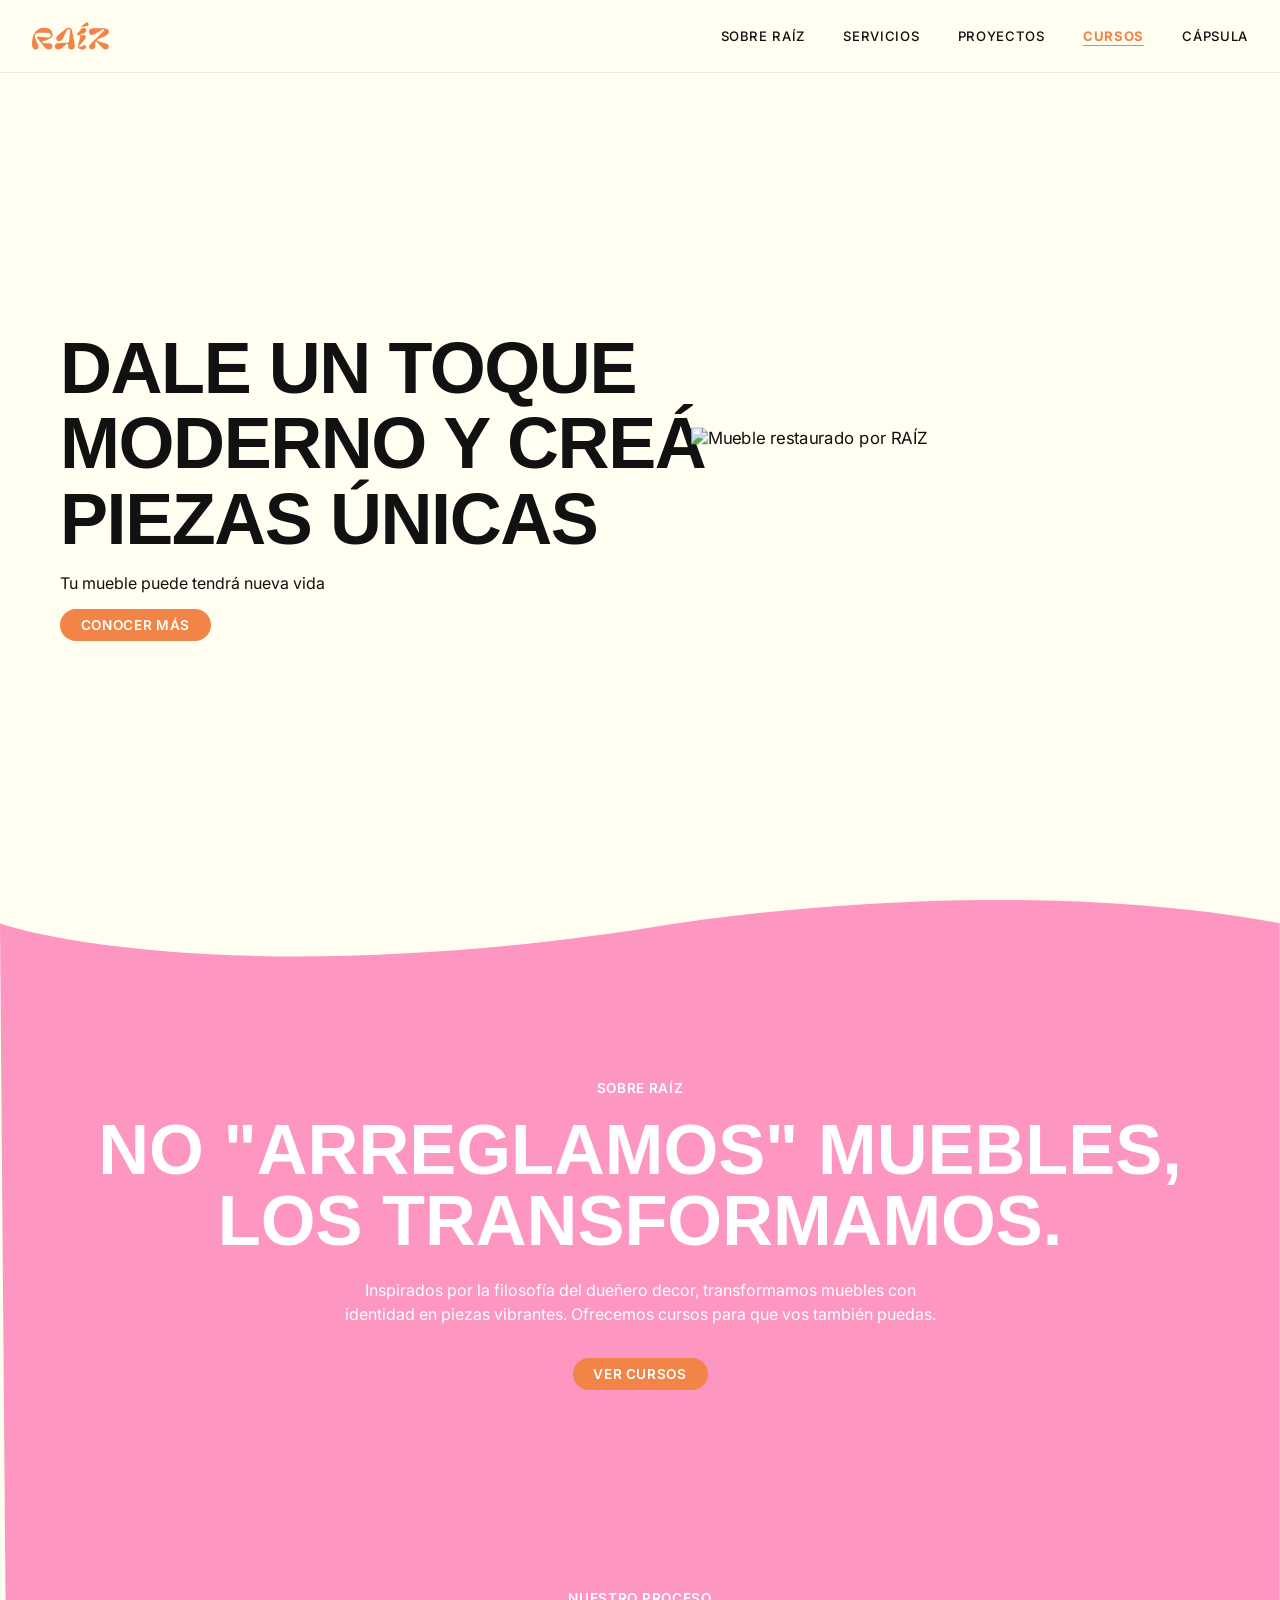
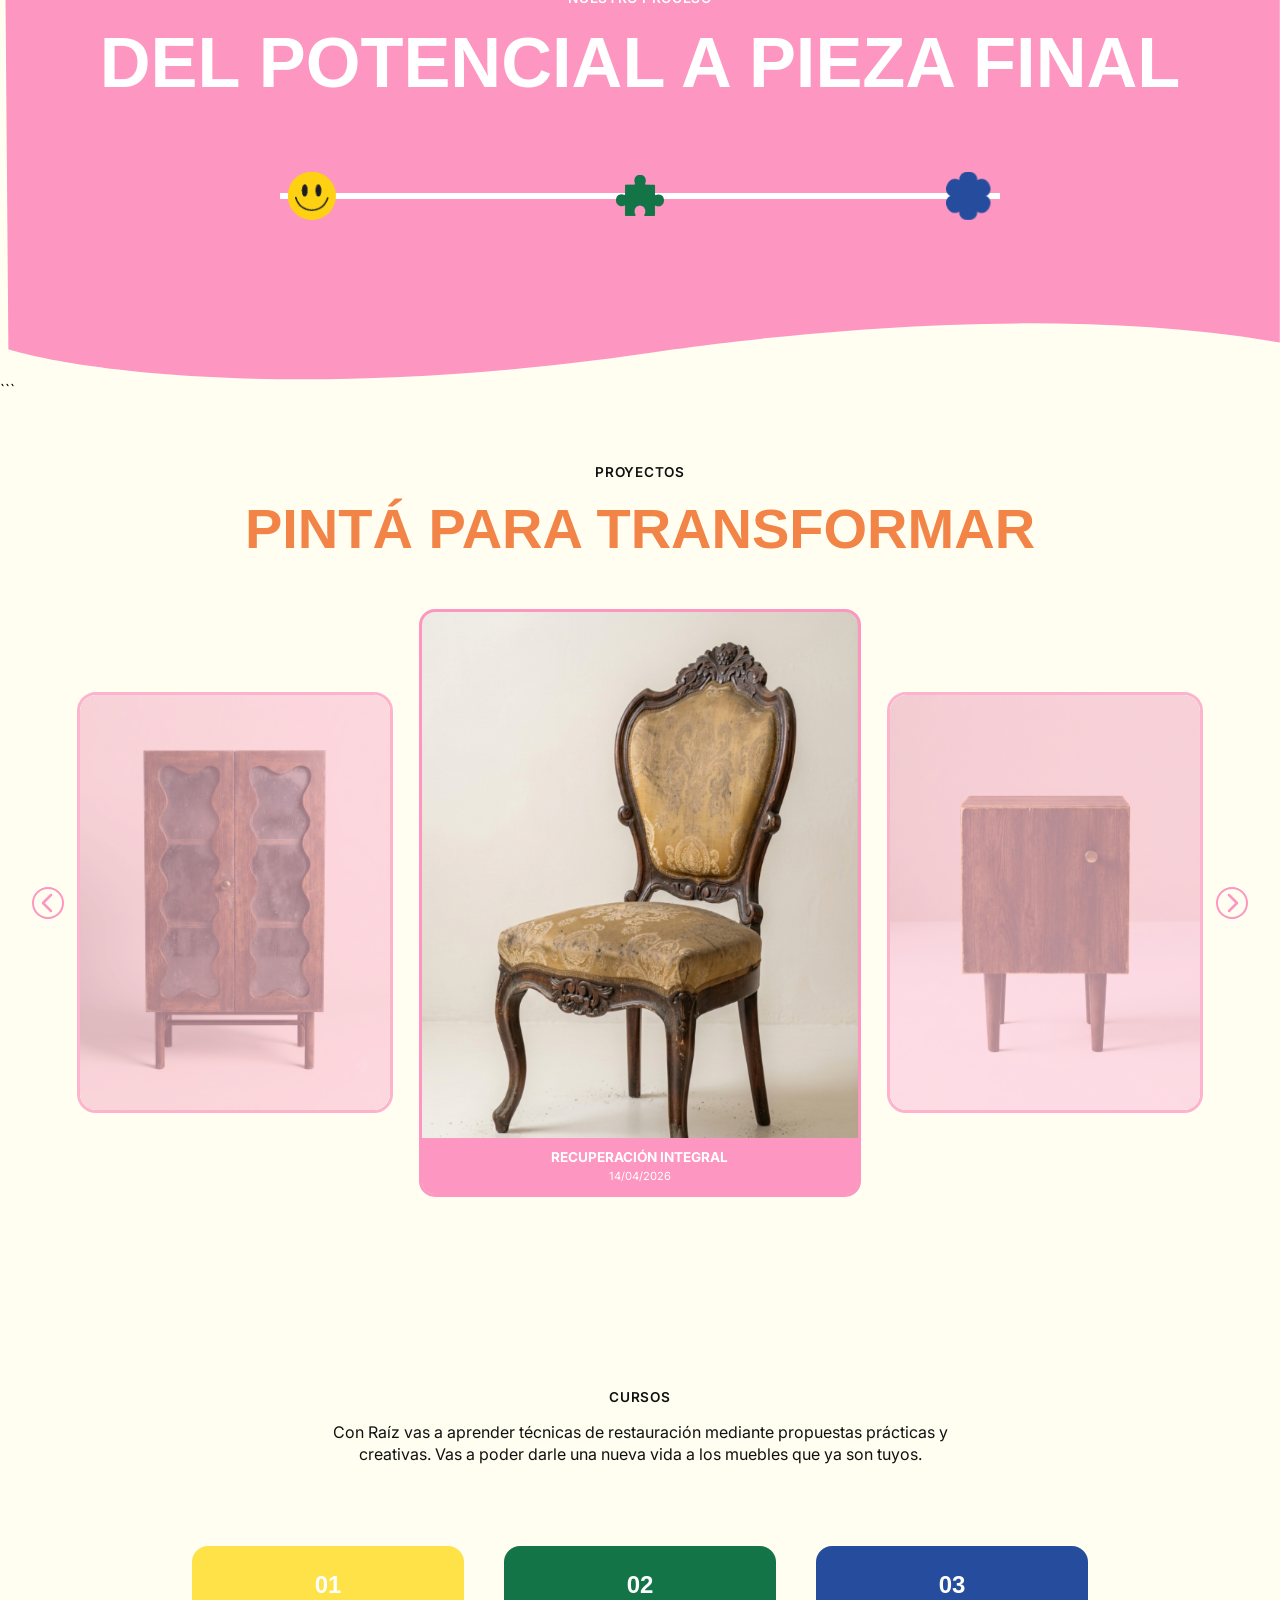
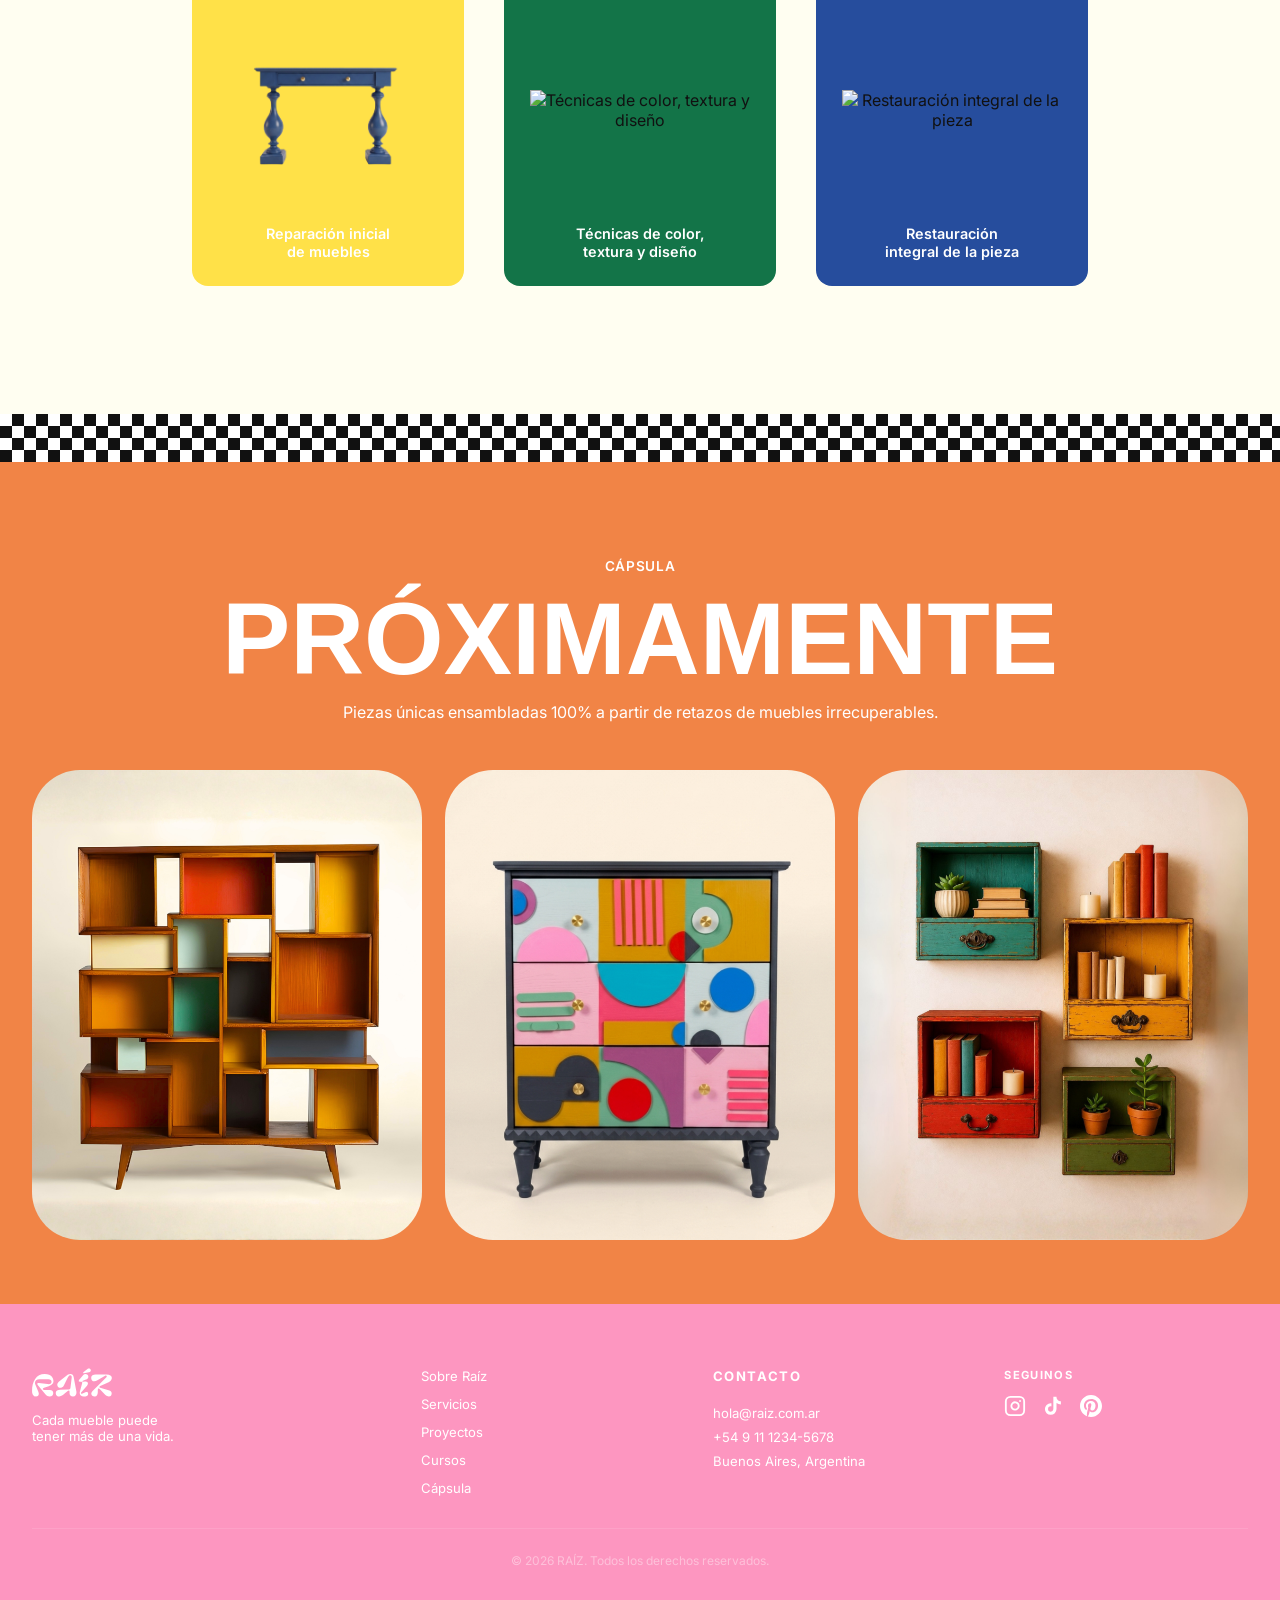
==== commit 86b45197: "Fix: ajustes de diseño y espaciados para mobile y desktop" ====
--- a/index.html
+++ b/index.html
@@ -48,7 +48,7 @@
     <section class="hero" id="hero">
       <div class="hero__content">
         <h1 class="hero__title">Dale un toque<br>moderno y creá<br>piezas únicas</h1>
-        <p class="hero__sub">Cada mueble puede tener más de una vida</p>
+        <p class="hero__sub">Tu mueble puede tendrá nueva vida</p>
         <a href="#cursos" class="btn btn--naranja hero__cta js-scroll-cursos">Conocer más</a>
       </div>
       <div class="hero__visual">
@@ -64,7 +64,7 @@
 
   <section class="sobre" id="sobre" style="position: relative; z-index: 2; background: transparent; padding-top: 180px; padding-bottom: 60px;">
     <p class="section-eyebrow">SOBRE RAÍZ</p>
-    <h2 class="sobre__title">No "arreglamos" muebles,<br>los transformamos.</h2>
+    <h2 class="sobre__title">No "arreglamos" muebles,<br> los transformamos.</h2>
     <p class="sobre__body">
       Inspirados por la filosofía del dueñero decor, transformamos muebles con<br>
       identidad en piezas vibrantes. Ofrecemos cursos para que vos también puedas.
--- a/css/style.css
+++ b/css/style.css
@@ -285,6 +285,7 @@
   background: var(--blanco);
   padding: var(--sp-lg) 2rem var(--sp-xl);
   text-align: center;
+  margin-top: 100px;
 }
 
 .proceso__title {
@@ -1055,4 +1056,345 @@
   .proyectos__carousel {
     gap: 0;
   }
-}+}
+
+/* ============================================================
+   VERSION MOBILE (Pantallas de menos de 768px)
+   ============================================================ */
+@media (max-width: 768px) {
+
+  /* --- NAVBAR MOBILE FIX --- */
+  .navbar__nav {
+    display: none;
+  }
+  .navbar__burger {
+    display: flex;
+    cursor: pointer;
+  }
+
+  /* ============================================================
+   VERSION MOBILE (Pantallas de menos de 768px)
+   ============================================================ */
+@media (max-width: 768px) {
+
+  /* --- NAVBAR MOBILE --- */
+  .navbar__nav { display: none; }
+  .navbar__burger { display: flex; cursor: pointer; }
+
+
+  /* --- HERO MOBILE --- */
+  .hero {
+    min-height: auto;
+    flex-direction: column; 
+    justify-content: center;
+    align-items: center;
+    text-align: center;
+    padding-top: calc(var(--nav-h) + 1.5rem); 
+    padding-left: 1.5rem;
+    padding-right: 1.5rem;
+    padding-bottom: 0px; 
+    gap: 0px; 
+  }
+  .hero__content {
+    max-width: 100%;
+    display: flex;
+    flex-direction: column;
+    align-items: center; 
+  }
+  .hero__title {
+    font-size: 2.1rem; 
+    line-height: 1.2;
+    margin-bottom: 0.8rem; 
+    max-width: 18ch;   
+  }
+  .hero__sub {
+    font-size: 0.95rem;
+    line-height: 1.3;
+    margin-bottom: 1rem; 
+    max-width: 280px; 
+  }
+  .hero__cta { margin-bottom: 0px; }
+  .hero__visual {
+    width: 100%;
+    display: flex;
+    justify-content: center; 
+    align-items: center;
+    margin-top: -3.5rem;    
+    margin-bottom: -2.5rem; 
+    margin-right: 0;
+  }
+  .hero__gif {
+    max-width: 260px;       
+    width: 100%;
+    height: auto;
+    object-fit: contain;
+    transform: scale(1);    
+  }
+
+
+  /* --- SOBRE RAÍZ MOBILE --- */
+  .sobre {
+    padding-left: 2rem !important;
+    padding-right: 2rem !important;
+    padding-top: 100px !important; 
+    padding-bottom: 40px !important;
+  }
+  .sobre__title {
+    font-size: 1.8rem; 
+    line-height: 1.15;
+    margin-bottom: 1.2rem;
+  }
+  .sobre__body {
+    font-size: 0.95rem;
+    line-height: 1.45;
+    max-width: 100%; 
+    padding-left: 0.5rem;
+    padding-right: 0.5rem;
+  }
+  .sobre__title br,
+  .sobre__body br {
+    display: none;
+  }
+
+/* --- NUESTRO PROCESO MOBILE --- */
+  .proceso {
+    padding-left: 1.5rem !important;
+    padding-right: 1.5rem !important;
+    padding-top: 40px !important;
+    padding-bottom: 100px !important;
+  }
+
+  .proceso__title {
+    font-size: 1.8rem;
+    line-height: 1.15;
+    margin-bottom: 2.5rem;
+    text-align: center;
+  }
+
+  /* Contenedor del timeline horizontal centrado */
+  .proceso__timeline {
+    position: relative;
+    display: flex;
+    justify-content: center;
+    align-items: center;
+    margin: 0 auto 2.5rem;
+    max-width: 280px; /* Acotamos el ancho para que no se disperse */
+    padding: 0;
+  }
+
+  /* La línea vuelve a ser horizontal y perfectamente centrada */
+  .proceso__line {
+    position: absolute;
+    left: 0;
+    right: 0;
+    top: 50%;
+    transform: translateY(-50%);
+    height: 2px;
+    width: 100%;
+    background: var(--blanco);
+    z-index: 1;
+  }
+
+  /* Los botones se distribuyen de forma pareja sobre la línea */
+  .proceso__icons {
+    display: flex;
+    flex-direction: row; 
+    justify-content: space-between;
+    width: 100%;
+    z-index: 2;
+  }
+
+  .proceso__icon-btn {
+    width: 48px;
+    height: 48px;
+    background: transparent;
+    border: none;
+    padding: 0;
+    cursor: pointer;
+    display: flex;
+    align-items: center;
+    justify-content: center;
+  }
+
+  .proceso__icon-img {
+    width: 100%;
+    height: 100%;
+    object-fit: contain;
+  }
+
+  /* Contenedor de las tarjetas de texto */
+  .proceso__cards {
+    display: flex;
+    justify-content: center;
+    width: 100%;
+    margin-top: 0;
+  }
+
+  /* Tarjeta blanca centrada y compacta */
+  .proceso__card {
+    width: 100%;
+    max-width: 320px; /* Evita que desborde los lados del teléfono */
+    padding: 1.5rem;
+    border-radius: 20px;
+    background: var(--blanco);
+    text-align: center; /* Alineación centrada, más estética para este bloque */
+    box-shadow: 0 8px 24px rgba(0,0,0,0.08);
+    box-sizing: border-box;
+  }
+
+  .proceso__card-title {
+    font-size: 1.3rem;
+    margin-bottom: 0.7rem;
+  }
+
+  .proceso__card p {
+    font-size: 0.9rem;
+    line-height: 1.45;
+    color: var(--negro);
+  }
+
+  /* Anula los saltos de línea (<br>) internos de la tarjeta en mobile */
+  .proceso__card br {
+    display: none;
+  }
+
+  /* ============================================================
+   VERSION MOBILE (Dentro de tu @media max-width: 768px)
+   ============================================================ */
+@media (max-width: 768px) {
+
+  /* --- CAROUSEL PROYECTOS MOBILE --- */
+  .proyectos__grid {
+    grid-template-columns: 1fr !important; /* Pasamos a una columna solo en mobile */
+    gap: 0 !important;
+  }
+
+  /* Escondemos las tarjetas laterales SOLO en celulares */
+  .proyectos__grid .proyecto-card--side {
+    display: none !important;
+  }
+
+  /* Estilizado exclusivo de las flechas en Mobile para que floten sobre la card */
+  .proyectos__carousel .carousel-arrow {
+    position: absolute !important;
+    top: 50% !important;
+    transform: translateY(-50%) !important;
+    z-index: 10 !important;
+    background: rgba(255, 255, 255, 0.9) !important;
+    border: none !important;
+    color: var(--naranja) !important;
+    width: 44px !important;
+    height: 44px !important;
+    border-radius: 50% !important;
+    display: flex !important;
+    align-items: center !important;
+    justify-content: center !important;
+    box-shadow: 0 4px 10px rgba(0,0,0,0.15) !important;
+  }
+
+  /* Posicionamiento exacto en los extremos de la pantalla móvil */
+  .proyectos__carousel .carousel-arrow--prev {
+    left: 5px !important;
+  }
+
+  .proyectos__carousel .carousel-arrow--next {
+    right: 5px !important;
+  }
+
+  /* Mostramos los puntitos únicamente en mobile */
+  .carousel-dots {
+    display: flex !important;
+    justify-content: center;
+    gap: 0.5rem;
+    margin-top: 1.5rem;
+    width: 100%;
+  }
+}
+
+/* --- SECCIÓN CÁPSULA MOBILE --- */
+  .capsula {
+    /* Agregamos un colchón lateral más amplio para que los textos respiren bien */
+    padding-left: 2rem !important;
+    padding-right: 2rem !important;
+    padding-top: 60px !important;
+    padding-bottom: 60px !important;
+  }
+
+  .capsula__title {
+    /* Bajamos un poco el tamaño para que no rompa o se corte por el ancho */
+    font-size: clamp(2.2rem, 8vw, 3.5rem); 
+    line-height: 1.1;
+    margin-bottom: 1.2rem;
+  }
+
+  .capsula__sub {
+    font-size: 0.95rem;
+    line-height: 1.4;
+    padding-left: 0.5rem;
+    padding-right: 0.5rem;
+    margin-bottom: 2.5rem;
+  }
+
+  /* Transformamos la grilla en un contenedor de scroll horizontal suave */
+  .capsula__grid {
+    display: flex !important;
+    flex-direction: row !important;
+    grid-template-columns: none !important; /* Desactivamos las columnas de desktop */
+    gap: 1.2rem;
+    overflow-x: auto; /* Permite el deslizamiento con el dedo */
+    scroll-snap-type: x mandatory; /* Hace que las tarjetas se encastren de forma magnética */
+    padding-bottom: 1.5rem; /* Espacio para que no tape la barra de scroll nativa */
+    
+    /* Ocultamos las barras de scroll feas en Chrome/Safari/Firefox para mantener la fineza visual */
+    scrollbar-width: none; 
+    -webkit-overflow-scrolling: touch;
+  }
+  .capsula__grid::-webkit-scrollbar {
+    display: none;
+  }
+
+  /* Ajustamos cada tarjeta para el flujo horizontal */
+  .capsula__item {
+    flex: 0 0 82%; /* Cada tarjeta ocupa el 82% del ancho, dejando ver que hay otra al lado */
+    scroll-snap-align: center; /* Centra la tarjeta cuando el usuario suelta el dedo */
+    text-align: left;
+    display: flex;
+    flex-direction: column;
+  }
+
+  /* Marco de la imagen */
+  .capsula__img-wrap {
+    border-radius: 32px; /* Redondeado sutilmente más compacto para mobile */
+    aspect-ratio: 4/4; /* Las hacemos cuadradas perfectas para optimizar la altura */
+    width: 100%;
+  }
+
+  /* Desactivamos por completo el overlay oculto de desktop */
+  .capsula__overlay {
+    position: static !important;
+    transform: none !important;
+    background: var(--blanco) !important; /* Usamos fondo claro para contrastar con el naranja base */
+    height: auto !important;
+    min-height: auto !important;
+    padding: 1.5rem !important;
+    border-radius: 0 0 32px 32px; /* Redondeamos solo las esquinas de abajo */
+    margin-top: -20px; /* Hack sutil para emparchar el bloque con la imagen de arriba */
+    z-index: 1;
+  }
+
+  /* Estilo del texto que ahora queda 100% visible abajo */
+  .capsula__overlay-text {
+    color: var(--negro) !important; /* Cambiamos a texto oscuro para que sea ultra legible */
+    font-size: 0.9rem !important;
+    line-height: 1.4 !important;
+    text-align: left !important;
+  }
+
+  /* Quitamos los saltos de línea forzados de escritorio */
+  .capsula__overlay-text br {
+    display: none;
+  }
+
+} /* <-- REVISÁ QUE ESTA ÚLTIMA LLAVE ESTÉ PUESTA. Cierra el @media */
+
+
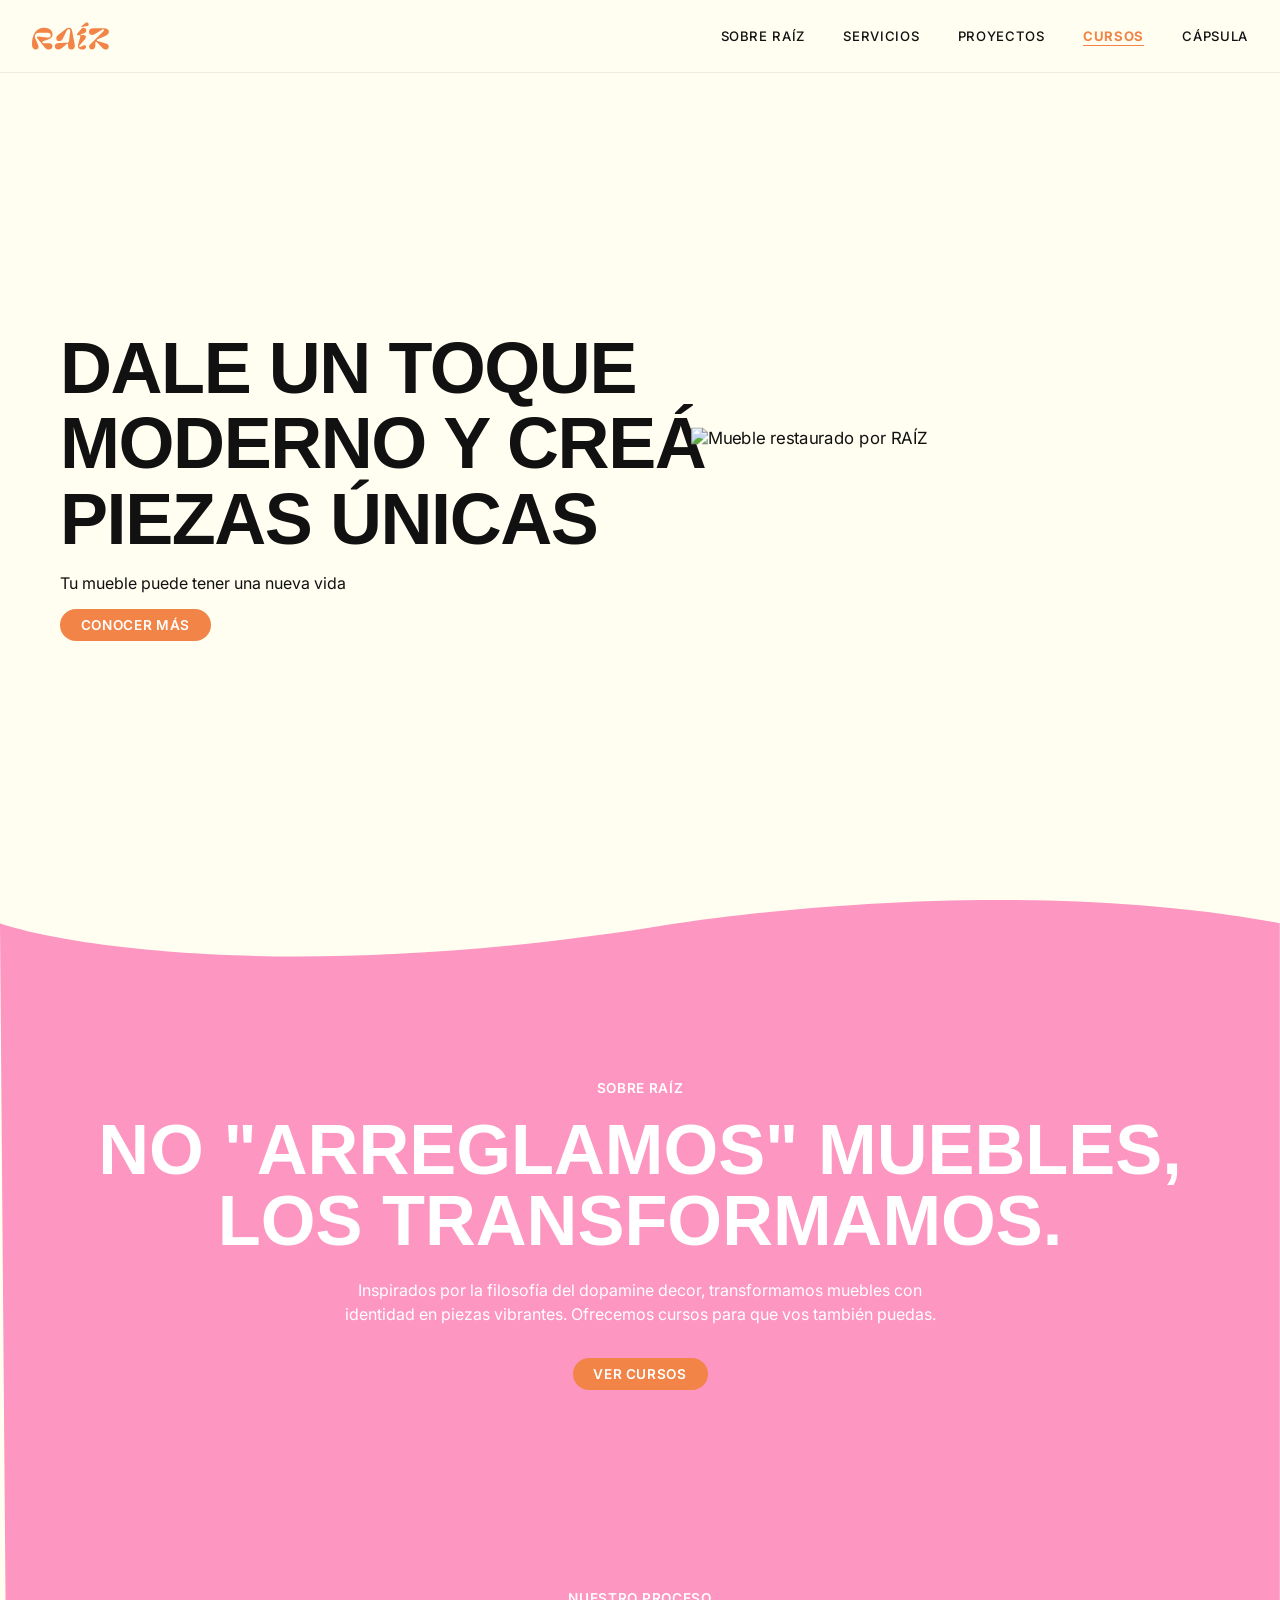
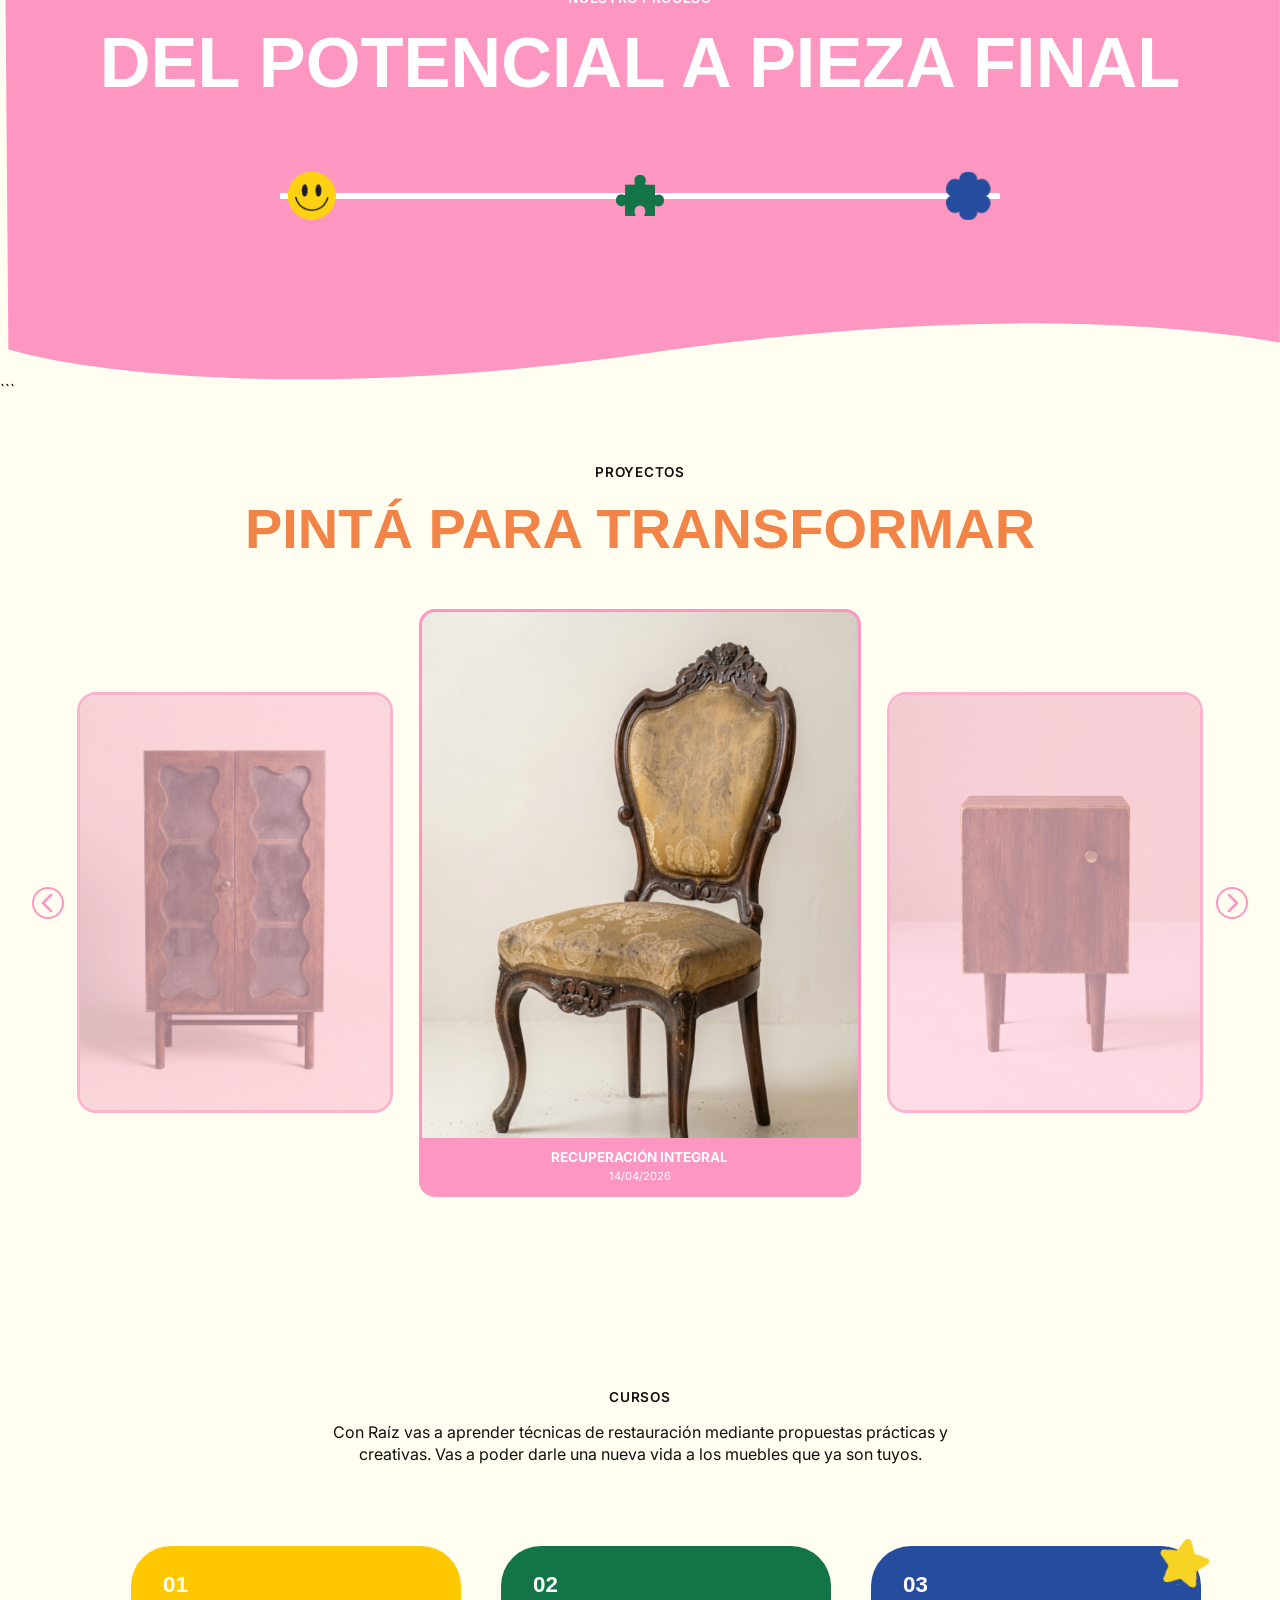
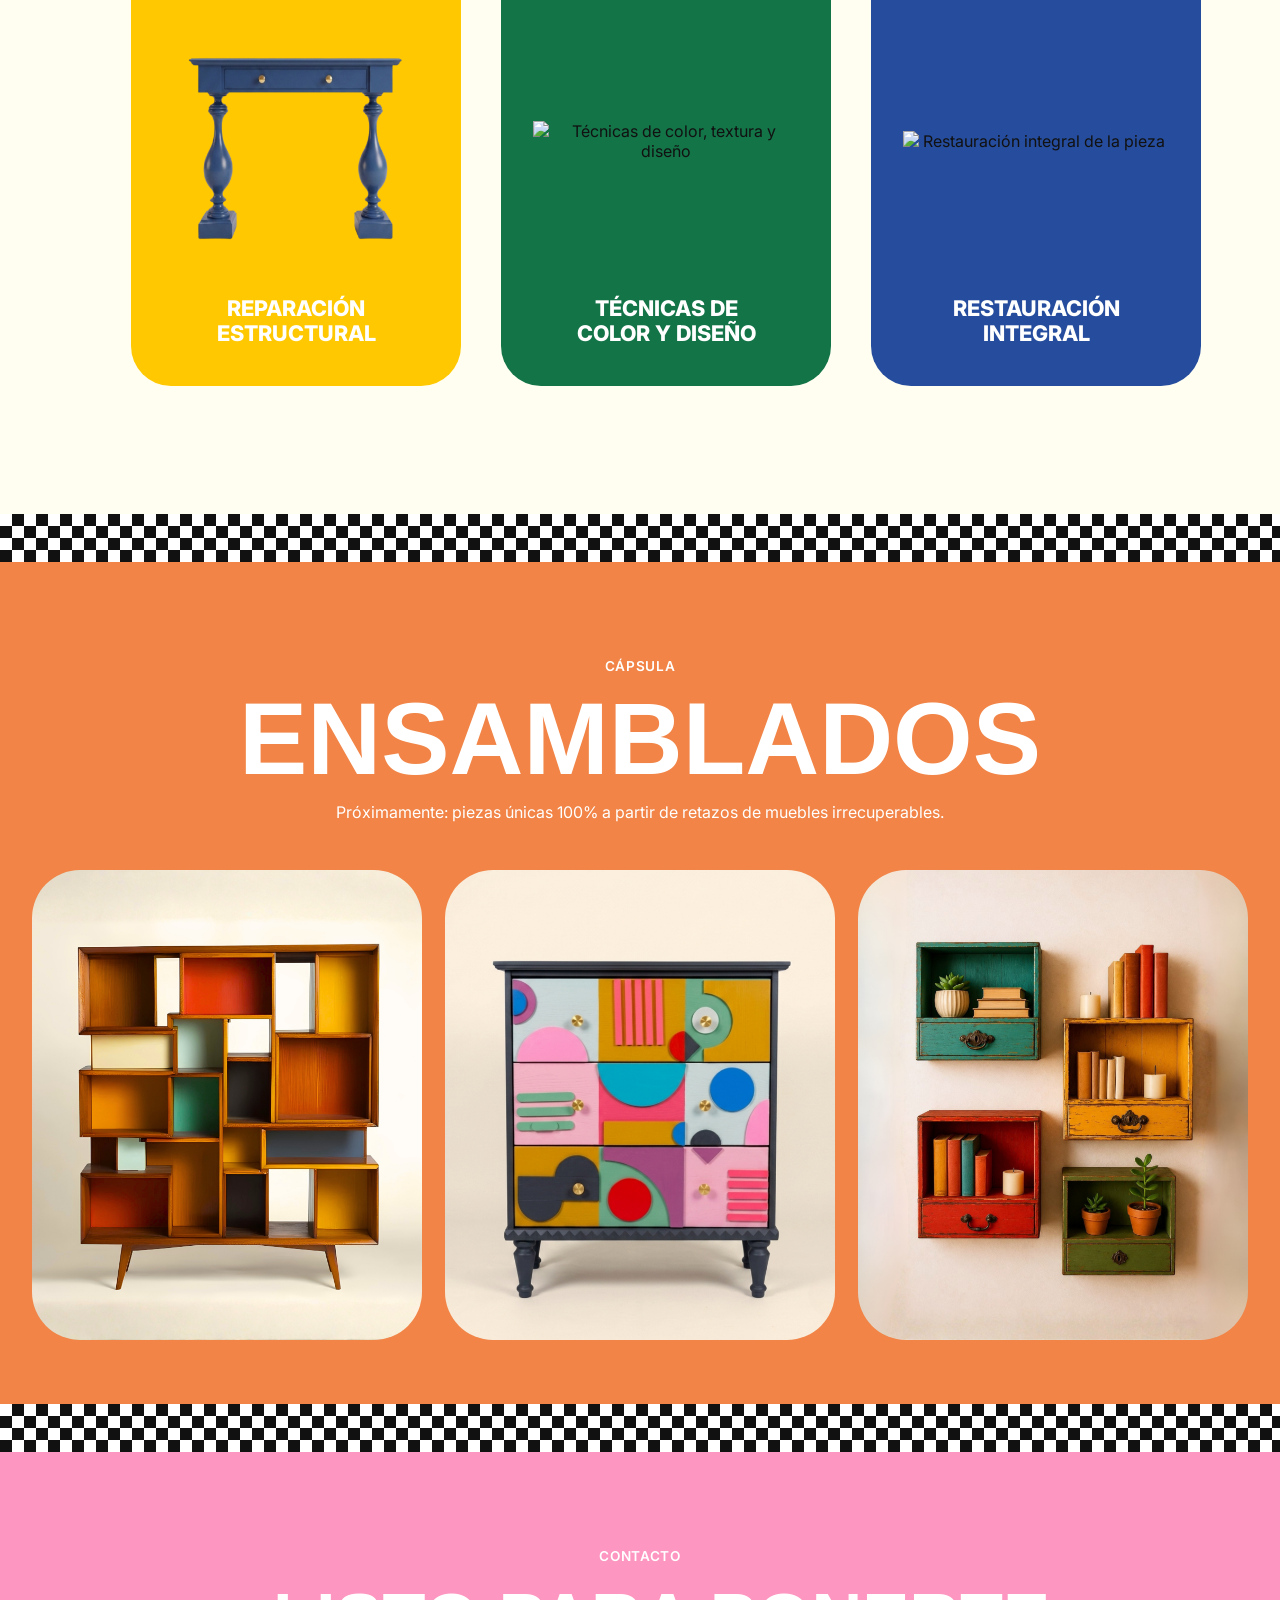
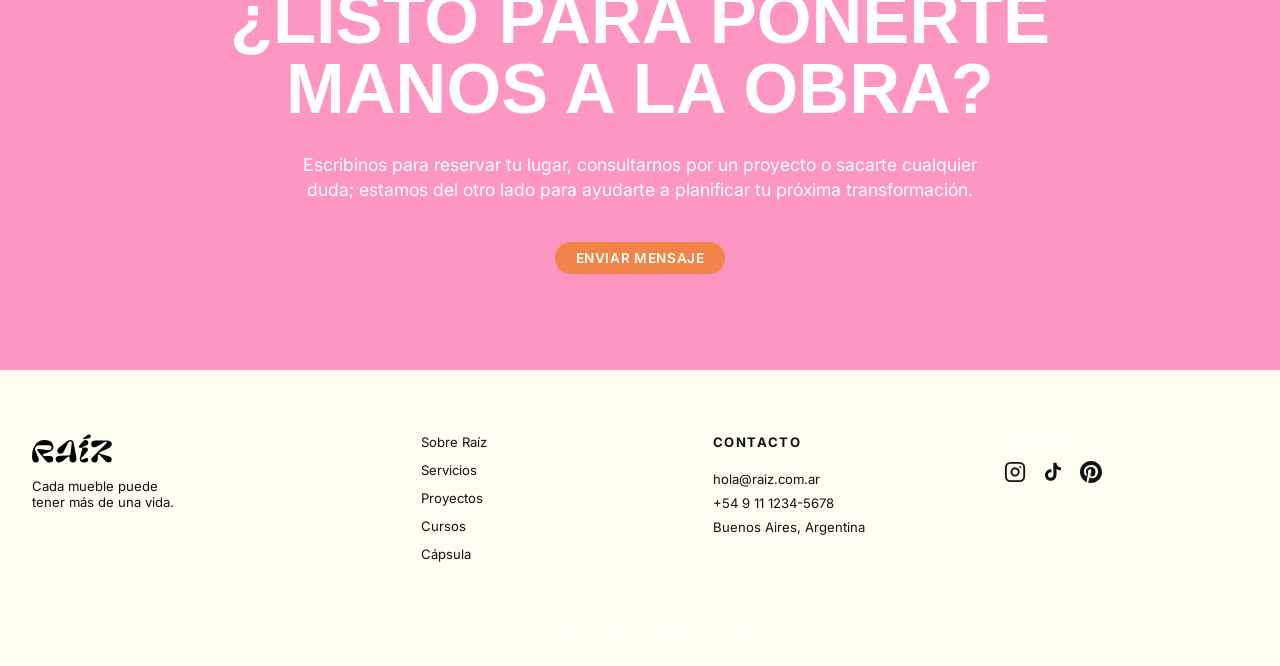
==== commit 4bd0829c: "corrección" ====
--- a/index.html
+++ b/index.html
@@ -48,7 +48,7 @@
     <section class="hero" id="hero">
       <div class="hero__content">
         <h1 class="hero__title">Dale un toque<br>moderno y creá<br>piezas únicas</h1>
-        <p class="hero__sub">Tu mueble puede tendrá nueva vida</p>
+        <p class="hero__sub">Tu mueble puede tener una nueva vida</p>
         <a href="#cursos" class="btn btn--naranja hero__cta js-scroll-cursos">Conocer más</a>
       </div>
       <div class="hero__visual">
@@ -66,7 +66,7 @@
     <p class="section-eyebrow">SOBRE RAÍZ</p>
     <h2 class="sobre__title">No "arreglamos" muebles,<br> los transformamos.</h2>
     <p class="sobre__body">
-      Inspirados por la filosofía del dueñero decor, transformamos muebles con<br>
+      Inspirados por la filosofía del dopamine decor, transformamos muebles con<br>
       identidad en piezas vibrantes. Ofrecemos cursos para que vos también puedas.
     </p>
     <a href="#cursos" class="btn btn--naranja js-scroll-cursos">Ver cursos</a>
@@ -98,7 +98,7 @@
     <div class="proceso__cards">
       <div class="proceso__card" id="card-diagnostico" data-step="diagnostico" hidden>
         <h3 class="proceso__card-title" style="color: var(--amarillo);">DIAGNÓSTICO</h3>
-        <p>Analizamos la estructura, los materiales y el estado de conservación del mueble para definir la mejor intervención, siempre respetando su valor<br>original y esencia.</p>
+        <p>Analizamos la estructura, los materiales y el estado del mueble para definir la mejor intervención, siempre respetando su valor<br>original y esencia.</p>
       </div>
       <div class="proceso__card" id="card-reparacion" data-step="reparacion" hidden>
         <h3 class="proceso__card-title" style="color: var(--verde);">REPARACIÓN</h3>
@@ -168,62 +168,86 @@
 
     </div>
 
-    <!-- ===================== CURSOS ===================== -->
-    <section class="cursos" id="cursos">
-      <p class="section-eyebrow">CURSOS</p>
-      <p class="cursos__intro">Con Raíz vas a aprender técnicas de restauración mediante propuestas prácticas y creativas. Vas a poder darle una nueva vida a los muebles que ya son tuyos.</p>
-
-      <div class="cursos__grid">
-
-        <!-- Curso 1 -->
-        <div class="curso-flip" role="group" aria-label="Curso 01: Reparación inicial de muebles">
-          <div class="curso-flip__inner">
-            <!-- Frente -->
-            <div class="curso-flip__front" style="background: var(--amarillo);">
-              <span class="curso-num">01</span>
-              <img src="assets/card-01.png" alt="Reparación inicial de muebles" class="curso-img" />
-              <p class="curso-name">Reparación inicial<br>de muebles</p>
-            </div>
-            <!-- Reverso -->
-            <div class="curso-flip__back" style="background: var(--naranja);">
-              <p class="curso-back-desc">Aprendé a diagnosticar y reparar la estructura de muebles dañados. Técnicas de ensamblado, lijado y preparación de superficie para dejar la pieza lista para su transformación.</p>
-              <a href="#" class="btn btn--white">Ver más</a>
-            </div>
+ <section class="cursos" id="cursos">
+  <p class="section-eyebrow">CURSOS</p>
+  <p class="cursos__intro">Con Raíz vas a aprender técnicas de restauración mediante propuestas prácticas y creativas. Vas a poder darle una nueva vida a los muebles que ya son tuyos.</p>
+
+  <div class="cursos__grid">
+
+    <div class="curso-flip" role="group" aria-label="Curso 01: REPARACIÓN ESTRUCTURAL">
+      <div class="curso-flip__inner">
+        <div class="curso-flip__front" style="background: var(--amarillo);">
+          <span class="curso-num">01</span>
+          <img src="assets/card-01.png" alt="Reparación inicial de muebles" class="curso-img" />
+          <p class="curso-name">Reparación<br>estructural</p>
+        </div>
+        <div class="curso-flip__back" style="background: var(--naranja);">
+          <span class="curso-num">01</span>
+          <p class="curso-back-title">Reparación<br>estructural</p>
+          <div class="curso-back-content">
+            <p class="curso-back-desc">Aprendé a diagnosticar y reparar la estructura de tus muebles dañados. Con técnicas de ensamblado, lijado y preparación de superficie vas a dejar la pieza lista para su transformación.</p>
+            <ul class="curso-back-list">
+              <li>3 clases</li>
+              <li>Modalidad virtual</li>
+              <li>$65.000</li>
+            </ul>
           </div>
-        </div>
-
-        <!-- Curso 2 -->
-        <div class="curso-flip" role="group" aria-label="Curso 02: Técnicas de color, textura y diseño">
-          <div class="curso-flip__inner">
-            <div class="curso-flip__front" style="background: var(--verde);">
-              <span class="curso-num">02</span>
-              <img src="assets/card-02.png" alt="Técnicas de color, textura y diseño" class="curso-img" />
-              <p class="curso-name">Técnicas de color,<br>textura y diseño</p>
-            </div>
-            <div class="curso-flip__back" style="background: var(--rosa);">
-              <p class="curso-back-desc">Dominá el uso del color, lacas, patinas y texturas decorativas. Descubrí cómo combinar paletas modernas y acabados para crear una identidad visual única en cada pieza.</p>
-              <a href="#" class="btn btn--white">Ver más</a>
-            </div>
+          <a href="#" class="btn btn--white">Ver más</a>
+        </div>
+      </div>
+    </div>
+
+    <div class="curso-flip" role="group" aria-label="Curso 02: TÉCNICAS DE COLOR Y DISEÑO">
+      <div class="curso-flip__inner">
+        <div class="curso-flip__front" style="background: var(--verde);">
+          <span class="curso-num">02</span>
+          <img src="assets/card-02.png" alt="Técnicas de color, textura y diseño" class="curso-img" />
+          <p class="curso-name">Técnicas de<br>color y diseño</p>
+        </div>
+        <div class="curso-flip__back" style="background: var(--naranja);">
+          <span class="curso-num">02</span>
+          <p class="curso-back-title">Técnicas de<br>color y diseño</p>
+          <div class="curso-back-content">
+            <p class="curso-back-desc">Dominá el uso del color, lacas, patinas y texturas decorativas. Aprenderás a combinar paletas contemporáneas y acabados para que cada pieza tenga una identidad visual única.</p>
+            <ul class="curso-back-list">
+              <li>3 clases</li>
+              <li>Modalidad virtual</li>
+              <li>$80.000</li>
+            </ul>
           </div>
-        </div>
-
-        <!-- Curso 3 -->
-        <div class="curso-flip" role="group" aria-label="Curso 03: Restauración integral de la pieza">
-          <div class="curso-flip__inner">
-            <div class="curso-flip__front" style="background: var(--azul);">
-              <span class="curso-num">03</span>
-              <img src="assets/card-03.png" alt="Restauración integral de la pieza" class="curso-img" />
-              <p class="curso-name">Restauración<br>integral de la pieza</p>
-            </div>
-            <div class="curso-flip__back" style="background: var(--naranja);">
-              <p class="curso-back-desc">El proceso completo de principio a fin: análisis, reparación estructural, tratamiento de superficie y diseño final. Transformá un mueble de otra época en una pieza contemporánea.</p>
-              <a href="curso-restauracion.html" class="btn btn--white">Ver más</a>
-            </div>
+          <a href="#" class="btn btn--white">Ver más</a>
+        </div>
+      </div>
+    </div>
+
+    <div class="curso-flip" role="group" aria-label="Curso 03: RESTAURACIÓN INTEGRAL">
+      <div class="curso-flip__inner">
+        <div class="curso-flip__front" style="background: var(--azul);">
+          <img src="assets/estrella.svg" alt="Estrella decorativa" class="curso-star" />
+          <span class="curso-num">03</span>
+          <img src="assets/card-03.png" alt="Restauración integral de la pieza" class="curso-img" />
+          <p class="curso-name">Restauración<br>integral</p>
+        </div>
+        <div class="curso-flip__back" style="background: var(--rosa);">
+          <img src="assets/estrella.svg" alt="Estrella decorativa" class="curso-star curso-star--back" />
+          <span class="curso-num">03</span>
+          <p class="curso-back-title">Restauración<br>integral</p>
+          <div class="curso-back-content">
+            <p class="curso-back-desc">El proceso completo de principio a fin: análisis, reparación estructural junto a tratamiento de superficie y un diseño final. Transformarás tu mueble de otra época en una pieza contemporánea.</p>
+            <ul class="curso-back-list">
+              <li>4 clases</li>
+              <li>Modalidad presencial</li>
+              <li>$99.000</li>
+            </ul>
           </div>
-        </div>
-
-      </div>
-    </section>
+          <a href="curso-restauracion.html" class="btn btn--white">Ver más</a>
+        </div>
+      </div>
+    </div>
+
+  </div>
+</section>
+
   
     <!-- ===================== DIVIDER CHECKERED ===================== -->
     <div class="checkered-divider" aria-hidden="true"></div>
@@ -231,8 +255,8 @@
     <!-- ===================== CÁPSULA ===================== -->
     <section class="capsula" id="capsula">
   <p class="section-eyebrow section-eyebrow--dark">CÁPSULA</p>
-  <h2 class="capsula__title">Próximamente</h2>
-  <p class="capsula__sub">Piezas únicas ensambladas 100% a partir de retazos de muebles irrecuperables.</p>
+  <h2 class="capsula__title">Ensamblados</h2>
+  <p class="capsula__sub">Próximamente: piezas únicas 100% a partir de retazos de muebles irrecuperables.</p>
 
   <div class="capsula__grid">
 
@@ -264,6 +288,23 @@
     </div>
 
   </div>
+</section>
+
+<!-- ===================== DIVIDER CHECKERED ===================== -->
+    <div class="checkered-divider" aria-hidden="true"></div>
+
+    <!-- ===================== CONTACTO / CIERRE ===================== -->
+<section class="contacto-cierre" id="contacto">
+  <p class="section-eyebrow">CONTACTO</p>
+  
+  <h2 class="contacto-cierre__title">¿Listo para ponerte<br>manos a la obra?</h2>
+  
+  <p class="contacto-cierre__body">
+    Escribinos para reservar tu lugar, consultarnos por un proyecto o sacarte cualquier duda; estamos del otro lado para ayudarte a planificar tu próxima transformación.
+  </p>
+  
+  <!-- Reutilizamos tu clase de botón naranja -->
+  <a href="#" class="btn btn--naranja">Enviar mensaje</a>
 </section>
 
   </main>
--- a/css/style.css
+++ b/css/style.css
@@ -14,7 +14,7 @@
 
 :root {
   --rosa:    #FD96C0;
-  --amarillo:#FFE148;
+  --amarillo:#FFC800;
   --verde:   #137448;
   --azul:    #264D9D;
   --naranja: #F18446;
@@ -472,7 +472,10 @@
   display: block;
   width: 100%;
   aspect-ratio: 3/4;
-  cursor: url("data:image/svg+xml,%3Csvg xmlns='http://www.w3.org/2000/svg' width='32' height='32' viewBox='0 0 32 32'%3E%3Ccircle cx='16' cy='16' r='8' fill='%23F18446' opacity='0.9'/%3E%3Ccircle cx='16' cy='16' r='3' fill='%23fff'/%3E%3C/svg%3E") 16 16, crosshair;
+  
+  /* Agregamos ../ al inicio para salir de la carpeta del CSS */
+  cursor: url('../assets/pincel.svg') 6 58, crosshair;
+  
   touch-action: none;
 }
 
@@ -501,7 +504,7 @@
 }
 
 /* ============================================================
-   CURSOS
+   CURSOS (SECCIÓN COMPLETA)
    ============================================================ */
 .cursos {
   background: var(--fondo);
@@ -510,7 +513,7 @@
 }
 
 .cursos .section-eyebrow {
-  color: var(--negro); /* O el tono institucional que resalte con elegancia */
+  color: var(--negro);
   text-align: center;
   display: block;
   margin-bottom: 1rem;
@@ -522,109 +525,185 @@
   max-width: 640px;
   margin: 0 auto 3rem;
   color: var(--negro);
-  opacity: 100%;
-}
-
-.cursos__grid { /* Asegurate de usar el nombre exacto de tu clase de grilla */
+}
+
+/* El contenedor que arma las 3 columnas del catálogo */
+.cursos__grid {
   display: grid;
   grid-template-columns: repeat(3, 1fr);
-  gap: 2.5rem;                  /* Espaciado intermedio idéntico al diseño */
-  max-width: 960px;             /* ◄ CLAVE: Limita el ancho para que no se estiren */
-  margin: 0 auto;               /* Centra el bloque de tarjetas en la pantalla */
-  padding: 2rem;
-}
-
-/* 2. Las tarjetas individuales */
-.curso-card { /* Buscá la clase que represente a cada tarjeta de curso */
-  width: 100%;
-  aspect-ratio: 24 / 32;        /* ◄ CLAVE: Clava la proporción geométrica vertical del diseño */
-  border-radius: 40px;          /* ◄ CLAVE: Curvatura idéntica a tus tarjetas originales */
-  overflow: hidden;
-  display: flex;
-  flex-direction: column;
-  justify-content: space-between;
-  padding: 2.5rem 2rem;         /* Margen interno para empujar textos e imágenes */
-  box-sizing: border-box;
-}
-
-/* ── Flip cards ──────────────────────────────────────────── */
+  gap: 2.5rem;
+  max-width: 1050px;
+  margin: 0 auto;
+  padding: 2rem 1rem;
+}
+
+/* Contenedor principal de cada tarjeta individual */
 .curso-flip {
   perspective: 1200px;
-  height: 340px;
+  width: 100%;
+  aspect-ratio: 24 / 32; 
+  min-height: 440px;     
 }
 
 .curso-flip__inner {
   position: relative;
-  width: 100%; height: 100%;
+  width: 100%; 
+  height: 100%;
   transform-style: preserve-3d;
   transition: transform 0.55s cubic-bezier(0.4, 0.2, 0.2, 1);
-  border-radius: 16px;
-}
-
-/* Flip only one at a time — handled in JS by toggling .is-flipped */
-.curso-flip.is-flipped .curso-flip__inner { transform: rotateY(180deg); }
+  border-radius: 40px;  
+}
+
+.curso-flip.is-flipped .curso-flip__inner { 
+  transform: rotateY(180deg); 
+}
 
 .curso-flip__front,
 .curso-flip__back {
   position: absolute;
   inset: 0;
-  border-radius: 16px;
+  border-radius: 40px;
   backface-visibility: hidden;
   -webkit-backface-visibility: hidden;
   display: flex;
   flex-direction: column;
-  align-items: center;
-  justify-content: center;
-  padding: 1.6rem;
-  overflow: hidden;
-}
-
+  box-sizing: border-box;
+}
+
+/* ── DISEÑO DEL FRENTE ───────────────────────────────────── */
+.curso-flip__front {
+  justify-content: space-between;
+  padding: 2.5rem 2rem;
+}
+
+.curso-num {
+  position: absolute;
+  top: 1.8rem;
+  left: 2rem;
+  font-family: var(--font-display);
+  font-weight: 800;
+  font-size: 1.4rem; 
+  color: var(--blanco);
+  line-height: 1;
+}
+
+/* Regla general para la estrella (Frente y Dorso) */
+.curso-star {
+  position: absolute;
+  top: -12px;       /* La empuja un poquito hacia arriba afuera del borde */
+  right: -12px;     /* La empuja un poquito hacia la derecha afuera del borde */
+  width: 58px;      /* Tamaño exacto de tu Figma */
+  height: auto;
+  pointer-events: none;
+  z-index: 10;      /* Hace que flote por encima de la tarjeta */
+}
+
+/* 🌟 SUMÁ ESTA REGLA JUSTO ABAJO: Corrige la rotación 3D en la cara de atrás */
+.curso-star--back {
+  transform: rotateY(180deg);
+}
+
+.curso-img {
+  width: 100%;
+  max-height: 260px;
+  object-fit: contain;
+  margin: auto;
+}
+
+.curso-name {
+  font-family: var(--font-body);
+  font-weight: 800;
+  font-size: 1.35rem;
+  color: var(--blanco);
+  text-align: center;
+  line-height: 1.15;
+  text-transform: uppercase; 
+  margin: 0;
+}
+
+/* ── DISEÑO DEL REVERSO ──────────────────────────────────── */
 .curso-flip__back {
   transform: rotateY(180deg);
-  gap: 1.2rem;
-}
-
-.curso-num {
-  font-family: var(--font-display);
-  font-variation-settings: 'wdth' 80;
+  justify-content: flex-start;
+  align-items: center;
+  padding: 3.5rem 1.8rem 2.2rem; 
+}
+
+.curso-back-title {
+  font-family: var(--font-body);
   font-weight: 800;
-  font-size: 1.5rem;
-  color: var(--blanco);
-  align-self: center;
-  margin-bottom: 0.3rem;
-}
-
-.curso-img {
+  font-size: 1.35rem;
+  color: var(--blanco);
+  text-align: center;
+  line-height: 1.15;
+  text-transform: uppercase;
+  margin-top: 0.5rem;
+  margin-bottom: 1.5rem; 
+}
+
+/* Contenedor que centra el bloque pero justifica el texto a la izquierda */
+.curso-back-content {
   width: 100%;
-  max-height: 200px;
-  object-fit: contain;
-  margin: auto;
-}
-
-.curso-name {
-  font-family: var(--font-body);
-  font-weight: 600;
+  max-width: 96%; 
+  text-align: left; 
+  display: flex;
+  flex-direction: column;
+  gap: 1.2rem; 
+}
+
+.curso-back-desc {
   font-size: 0.9rem;
-  color: var(--blanco);
-  text-align: center;
-  line-height: 1.2;
-  margin-top: 0.6rem;
-}
-
-.curso-back-desc {
-  font-size: 1rem;
-  line-height: 1.4;
-  color: var(--blanco);
-  text-align: center;
-  max-width: 240px;
-}
-
+  line-height: 1.45;
+  color: var(--blanco);
+  margin: 0;
+}
+
+.curso-back-list {
+  list-style: none;
+  padding: 0;
+  margin: 0;
+  width: 100%;
+}
+
+.curso-back-list li {
+  color: var(--blanco);
+  font-size: 0.95rem;
+  font-weight: 700;
+  text-transform: uppercase;
+  margin-bottom: 0.4rem;
+  position: relative;
+  padding-left: 1.2rem;
+}
+
+.curso-back-list li::before {
+  content: "•";
+  position: absolute;
+  left: 0;
+  color: var(--blanco);
+}
+
+/* Botones en la parte inferior */
 .btn--white {
   background: var(--blanco, #ffffff);
-  
-  /* ── CAMBIÁ ESTA LÍNEA ── */
-  color: var(--naranja); /* En lugar de var(--blanco) o #fff */
-}
+  color: var(--naranja);
+  padding: 0.8rem 2.2rem;
+  border-radius: 50px;
+  text-transform: uppercase;
+  font-weight: 700;
+  font-size: 0.85rem;
+  text-decoration: none;
+  margin-top: auto; 
+  transition: transform 0.2s ease;
+}
+
+.btn--white:hover {
+  transform: scale(1.05);
+}
+
+.curso-flip__back[style*="var(--rosa)"] .btn--white {
+  color: var(--rosa);
+}
+
 
 /* ============================================================
    CHECKERED DIVIDER
@@ -744,10 +823,53 @@
 }
 
 /* ============================================================
+   CHECKERED DIVIDER
+   ============================================================ */
+.checkered-divider {
+  height: 48px;
+  background-image:
+    repeating-conic-gradient(var(--negro) 0% 25%, var(--blanco) 0% 50%);
+  background-size: 24px 24px;
+}
+
+/* ============================================================
+   CONTACTO / CIERRE (FINAL DE HOME)
+   ============================================================ */
+.contacto-cierre {
+  background: var(--rosa);
+  text-align: center;
+  padding: 6rem 2rem; /* Padding equilibrado y sin desfases */
+}
+
+.contacto-cierre__title {
+  font-family: var(--font-display);
+  font-variation-settings: 'wdth' 80;
+  font-weight: 800;
+  font-size: clamp(2.2rem, 5.5vw, 5rem);
+  color: var(--blanco);
+  text-transform: uppercase;
+  line-height: 1;
+  margin-bottom: 1.8rem;
+}
+
+.contacto-cierre__body {
+  font-size: 1.1rem;
+  line-height: 1.4;
+  color: var(--blanco);
+  max-width: 700px; /* Le damos un poco más de margen para el nuevo texto */
+  margin: 0 auto 2.5rem;
+}
+
+/* Forzamos a que el botón se centre correctamente en el bloque */
+.contacto-cierre .btn--naranja {
+  display: inline-block;
+}
+
+/* ============================================================
    FOOTER
    ============================================================ */
 .footer {
-  background: var(--rosa);
+  background: var(--fondo);
   color: var(--blanco);
   padding: var(--sp-lg) 2rem var(--sp-md);
 }
@@ -762,12 +884,12 @@
   border-bottom: 1px solid rgba(255,255,255,0.1);
 }
 
-.footer__logo { filter: brightness(0) invert(1); margin-bottom: 1rem; }
+.footer__logo { filter: brightness(0); margin-bottom: 1rem; }
 
 .footer__tagline {
   font-size: 0.82rem;
   line-height: 1.2;
-  color: var(--blanco);
+  color: var(--negro);
   opacity: 1;
 }
 
@@ -779,7 +901,7 @@
 
 .footer__nav a {
   font-size: 0.82rem;
-  color: var(--blanco);
+  color: var(--negro);
   opacity: 1;
 }
 
@@ -803,7 +925,7 @@
 .footer__contact a,
 .footer__contact p {
   font-size: 0.82rem;
-  color: var(--blanco);
+  color: var(--negro);
   opacity: 1;
 }
 
@@ -815,7 +937,7 @@
   margin-top: 0.2rem;
 }
 .footer__social-icon {
-  color: var(--blanco);
+  color: var(--negro);
   opacity: 100%;
   transition: opacity 0.15s, color 0.15s;
 }
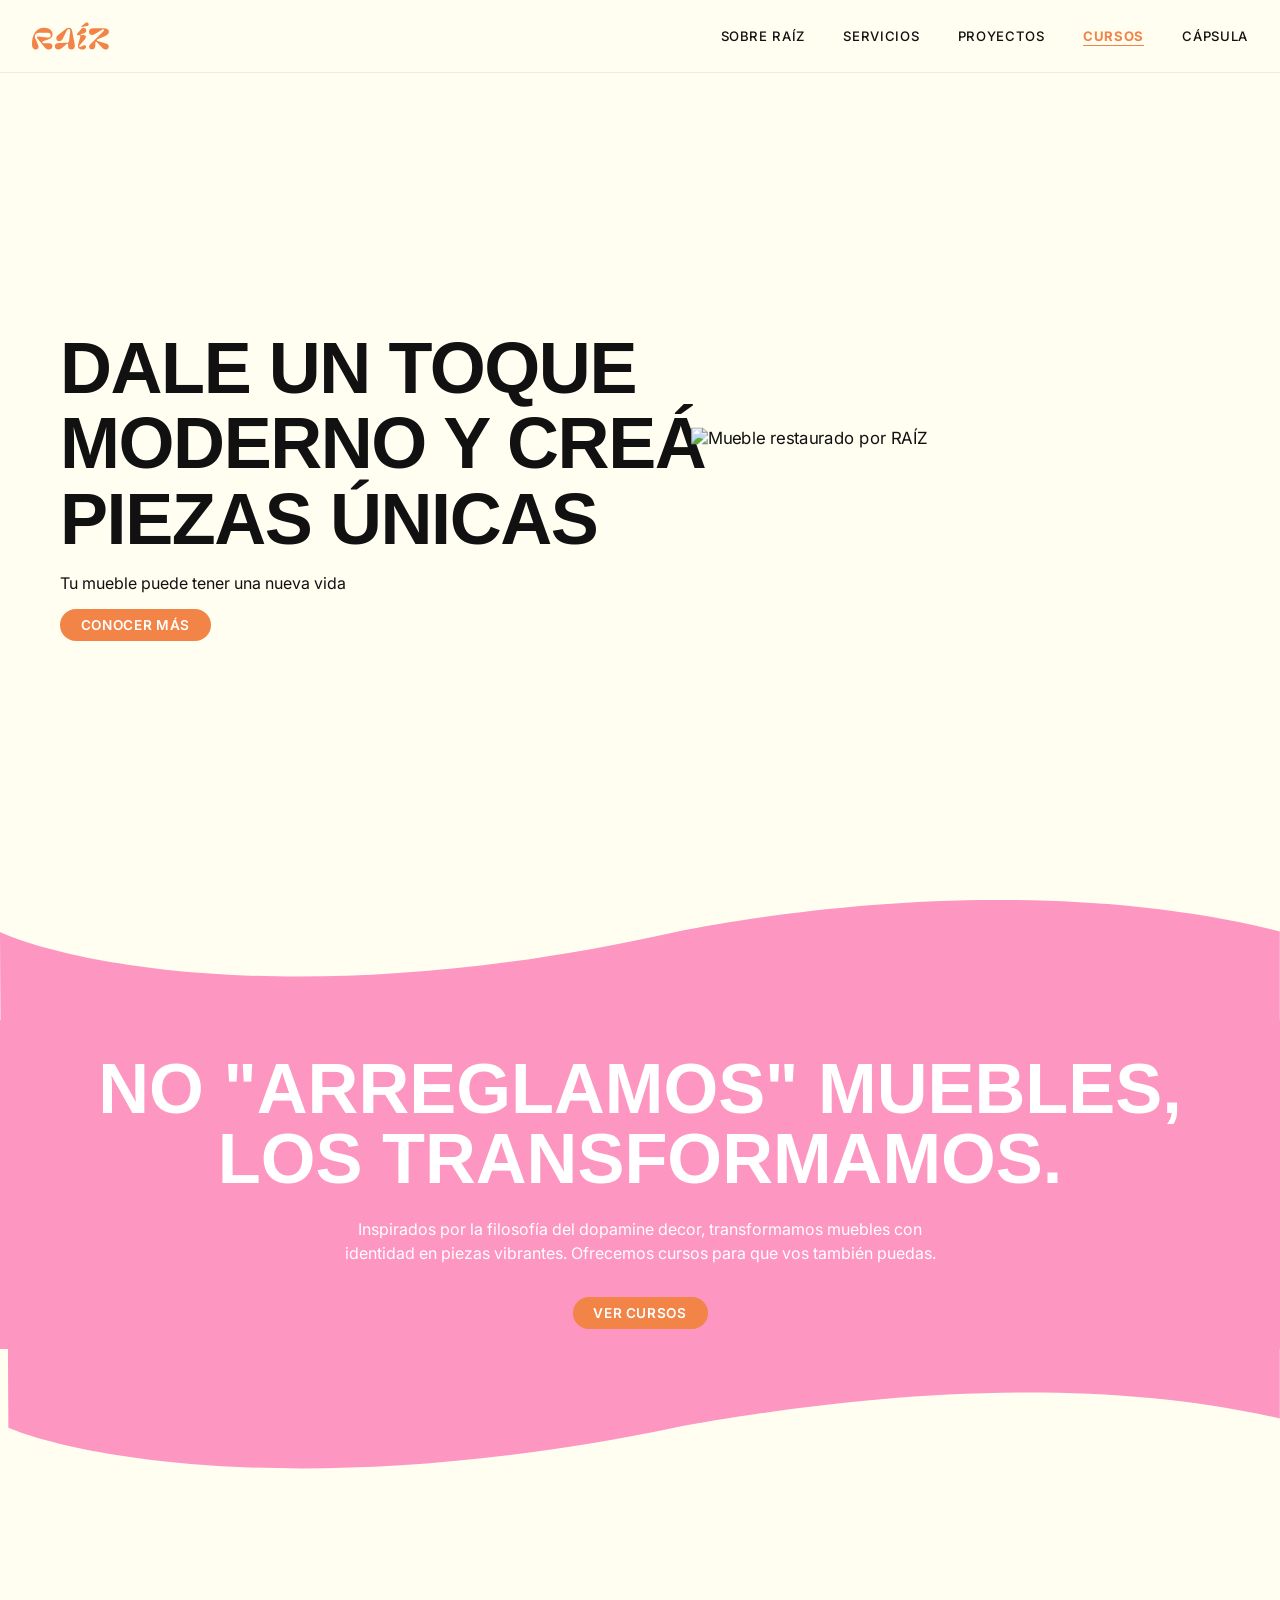
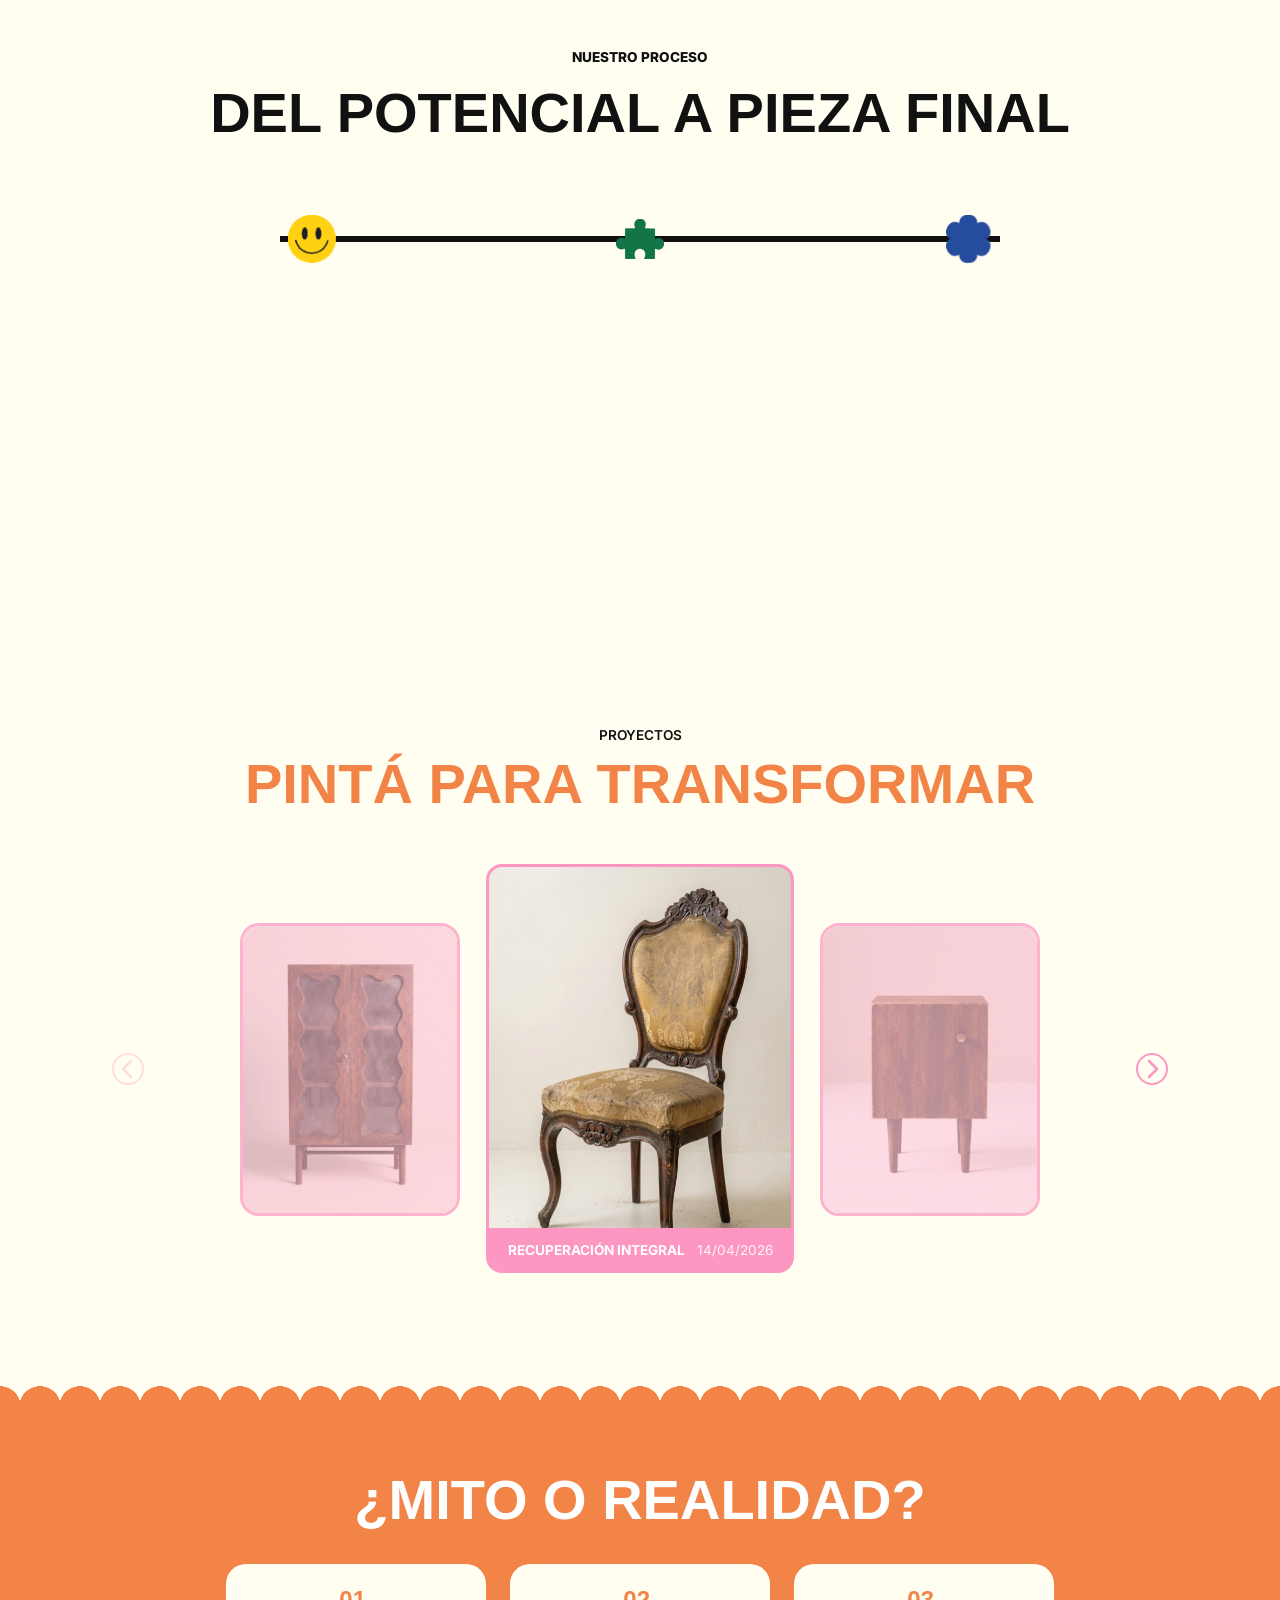
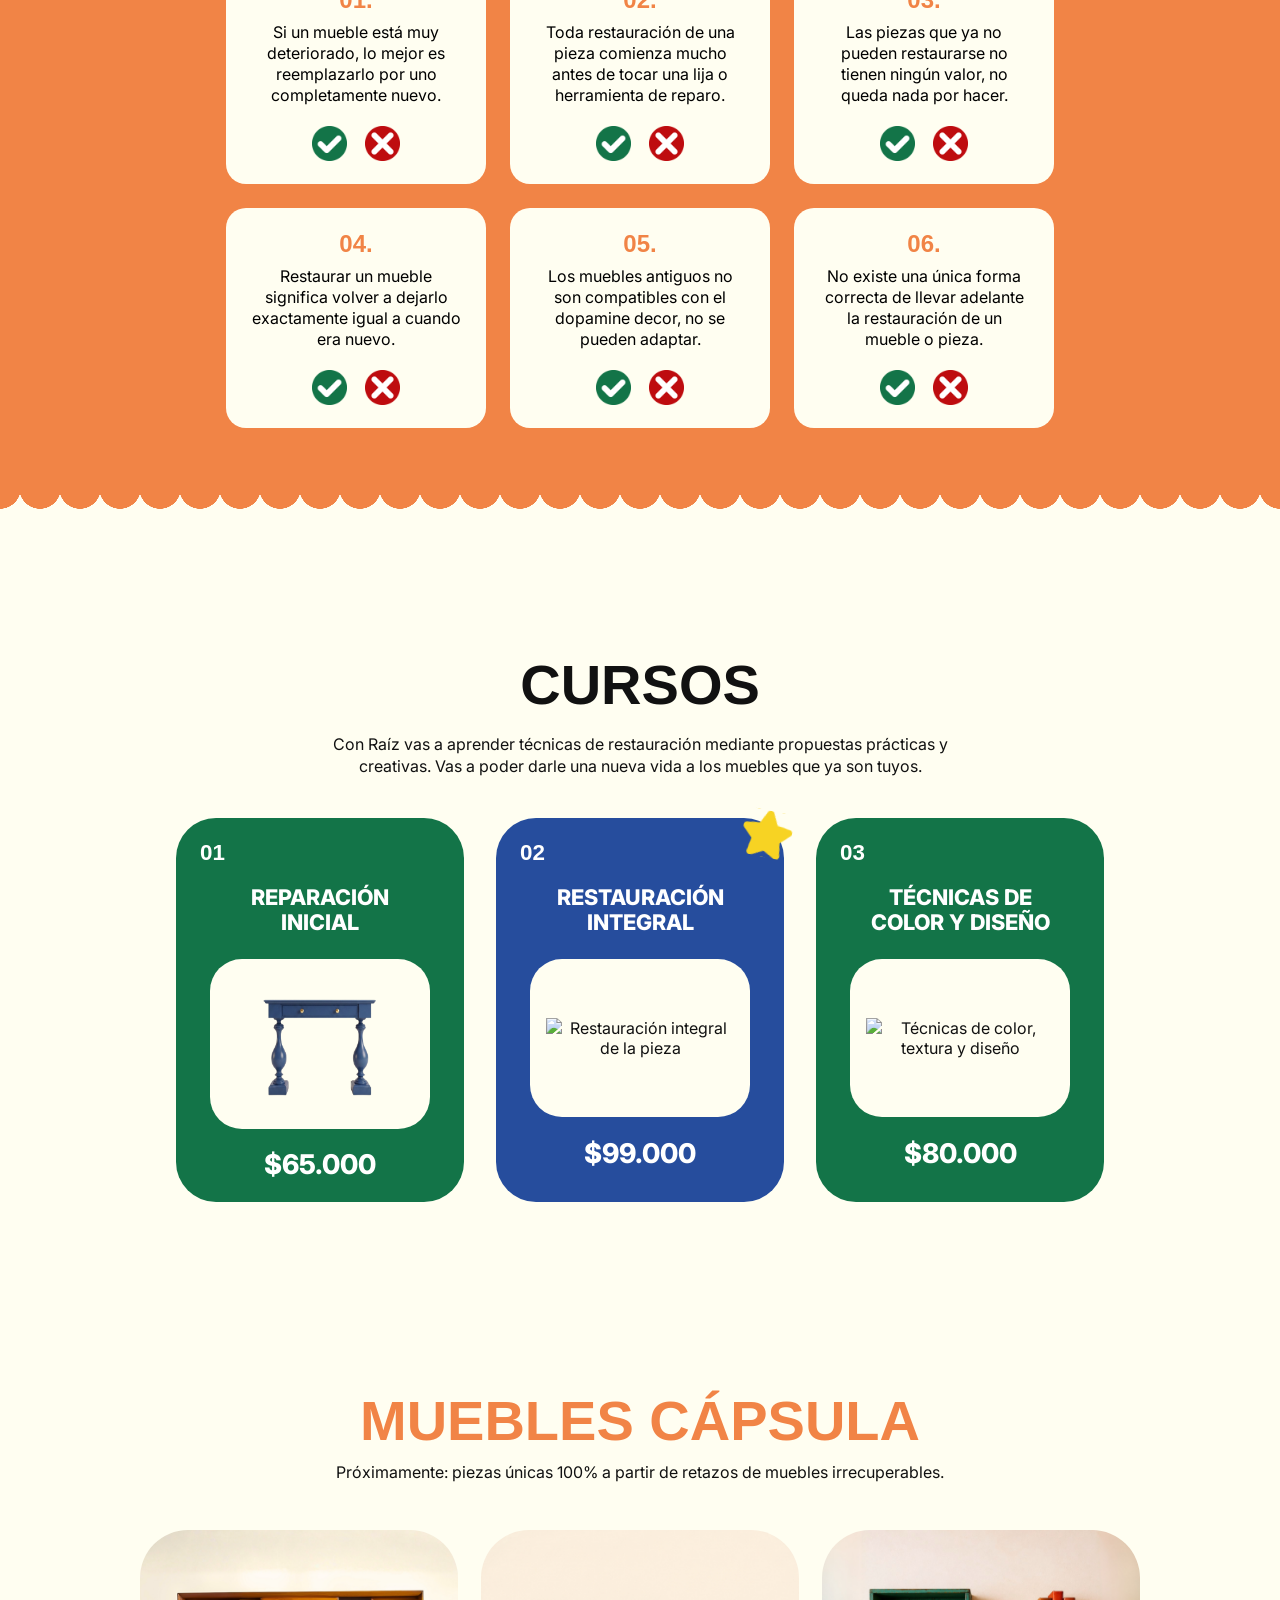
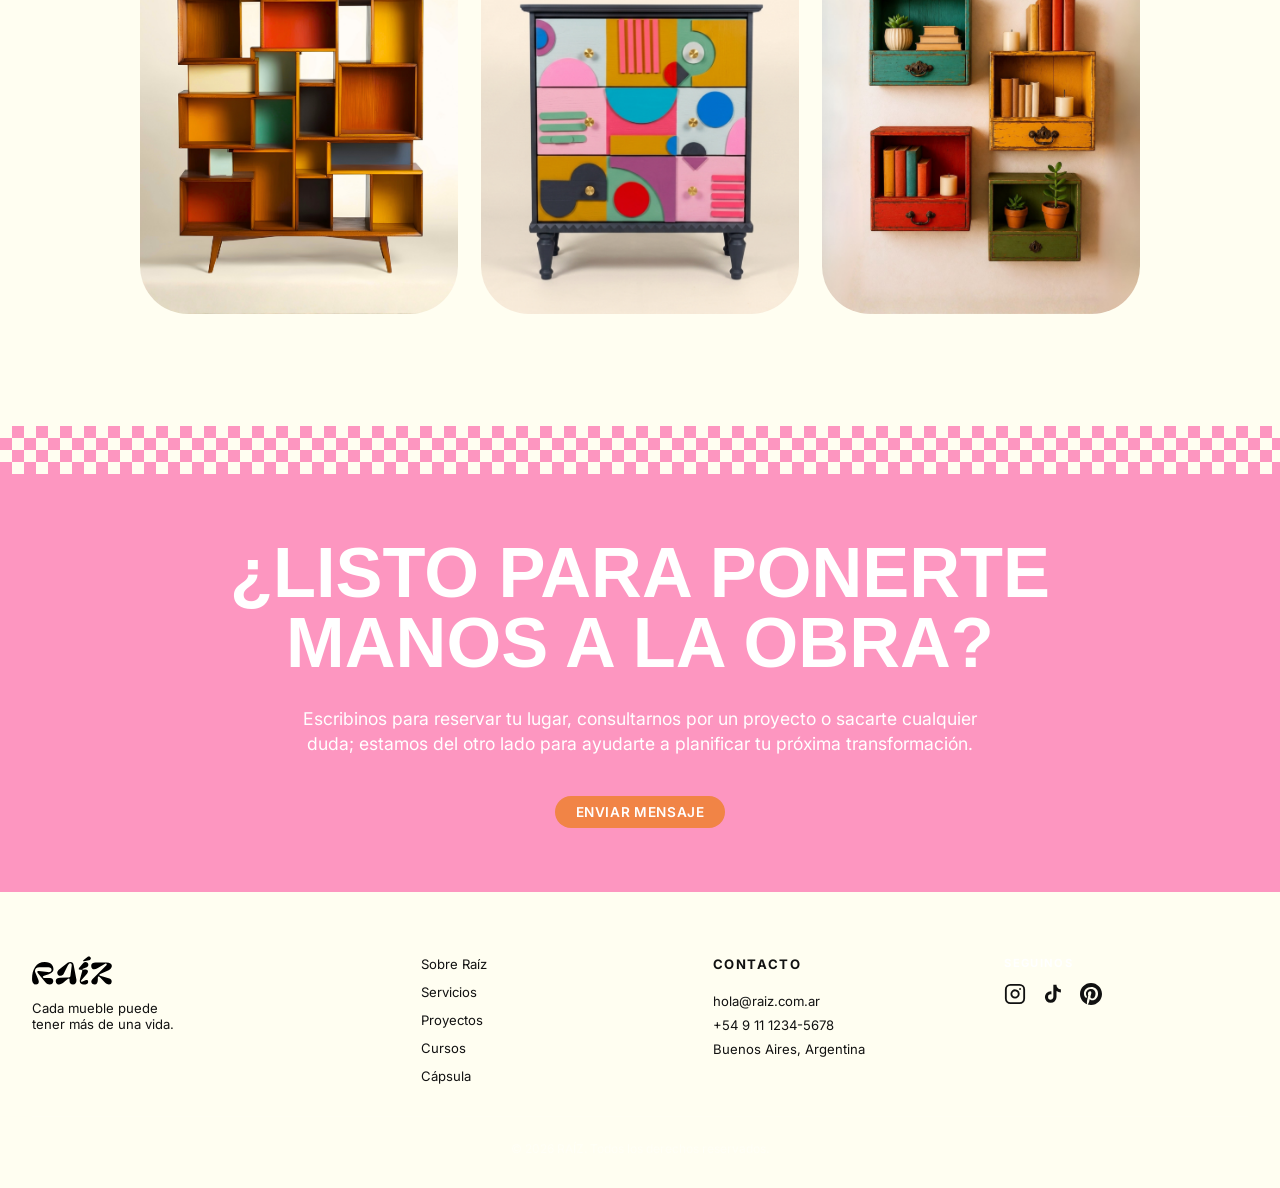
==== commit a9bf3038: "entrega" ====
--- a/index.html
+++ b/index.html
@@ -56,62 +56,74 @@
       </div>
     </section>
 
-<div class="brand-block-wrapper" style="position: relative; overflow: hidden; width: 100%;">
+    <!-- ===================== SOBRE RAÍZ ===================== -->
+     <section class="sobre" id="sobre" style="position: relative; background-color: transparent; padding-top: clamp(120px, 12vw, 180px); padding-bottom: clamp(100px, 12vw, 140px); width: 100%;">
   
-  <svg viewBox="0 0 1934 2213" fill="none" xmlns="http://www.w3.org/2000/svg" preserveAspectRatio="none" style="position: absolute; top: 0; left: 0; width: 100%; height: 100%; z-index: 1; pointer-events: none;">
-    <path d="M1020.97 48.1915C1203.35 11.9297 1588.47 -38.7941 1933.68 47.4396V2137.31C1592.88 2057.68 1198.85 2117.93 1018.68 2151.11C483.083 2262.58 124.85 2197.56 12.6826 2151.11L0 48.3322C114.228 99.2362 477.736 170.271 1020.97 48.1915Z" fill="#FD96C0"/>
-  </svg>
-
-  <section class="sobre" id="sobre" style="position: relative; z-index: 2; background: transparent; padding-top: 180px; padding-bottom: 60px;">
-    <p class="section-eyebrow">SOBRE RAÍZ</p>
+  <div class="sobre-curve-top" style="position: absolute; top: 0; left: 0; width: 100%; height: clamp(120px, 12vw, 180px); overflow: hidden; z-index: 1; pointer-events: none;">
+    <svg viewBox="0 0 1934 2213" fill="none" xmlns="http://www.w3.org/2000/svg" preserveAspectRatio="xMidYMin slice" style="position: absolute; top: 0; left: 0; width: 100%; height: auto;">
+      <path d="M1020.97 48.1915C1203.35 11.9297 1588.47 -38.7941 1933.68 47.4396V2137.31C1592.88 2057.68 1198.85 2117.93 1018.68 2151.11C483.083 2262.58 124.85 2197.56 12.6826 2151.11L0 48.3322C114.228 99.2362 477.736 170.271 1020.97 48.1915Z" fill="#FD96C0"/>
+    </svg>
+  </div>
+
+  <div class="sobre-solid-bg" style="position: absolute; top: clamp(80px, 12vw, 120px); bottom: clamp(80px, 12vw, 120px); left: 0; width: 100%; background-color: #FD96C0; z-index: 1; pointer-events: none;"></div>
+
+  <div class="sobre-curve-bottom" style="position: absolute; bottom: 0; left: 0; width: 100%; height: clamp(120px, 12vw, 180px); overflow: hidden; z-index: 1; pointer-events: none;">
+    <svg viewBox="0 0 1934 2213" fill="none" xmlns="http://www.w3.org/2000/svg" preserveAspectRatio="xMidYMax slice" style="position: absolute; bottom: 0; left: 0; width: 100%; height: auto;">
+      <path d="M1020.97 48.1915C1203.35 11.9297 1588.47 -38.7941 1933.68 47.4396V2137.31C1592.88 2057.68 1198.85 2117.93 1018.68 2151.11C483.083 2262.58 124.85 2197.56 12.6826 2151.11L0 48.3322C114.228 99.2362 477.736 170.271 1020.97 48.1915Z" fill="#FD96C0"/>
+    </svg>
+  </div>
+
+  <div class="sobre__inner" style="position: relative; z-index: 3; width: 100%;">
     <h2 class="sobre__title">No "arreglamos" muebles,<br> los transformamos.</h2>
     <p class="sobre__body">
       Inspirados por la filosofía del dopamine decor, transformamos muebles con<br>
       identidad en piezas vibrantes. Ofrecemos cursos para que vos también puedas.
     </p>
     <a href="#cursos" class="btn btn--naranja js-scroll-cursos">Ver cursos</a>
-  </section>
-
-  <section class="proceso" id="proceso" style="position: relative; z-index: 2; background: transparent; padding-top: 40px; padding-bottom: 120px;">
-    <p class="section-eyebrow">NUESTRO PROCESO</p>
-
-    <h2 class="proceso__title">DEL POTENCIAL A PIEZA FINAL</h2>
+  </div>
+</section>
+
+    <!-- ===================== PROCESO ===================== -->
+
+<section class="proceso" id="proceso" style="position: relative; width: 100%; background-color: var(--fondo);">
   
-    <div class="proceso__timeline">
-      <div class="proceso__line" aria-hidden="true"></div>
-
-      <div class="proceso__icons">
-       <button class="proceso__icon-btn" data-step="diagnostico">
-    <img src="assets/diagnostico.svg" alt="" class="proceso__icon-img">
-</button>
-
-<button class="proceso__icon-btn" data-step="reparacion">
-    <img src="assets/reparacion.svg" alt="" class="proceso__icon-img">
-</button>
-
-<button class="proceso__icon-btn" data-step="diseno">
-    <img src="assets/diseno.svg" alt="" class="proceso__icon-img">
-</button>
-      </div>
-    </div>
-
-    <div class="proceso__cards">
-      <div class="proceso__card" id="card-diagnostico" data-step="diagnostico" hidden>
-        <h3 class="proceso__card-title" style="color: var(--amarillo);">DIAGNÓSTICO</h3>
-        <p>Analizamos la estructura, los materiales y el estado del mueble para definir la mejor intervención, siempre respetando su valor<br>original y esencia.</p>
-      </div>
-      <div class="proceso__card" id="card-reparacion" data-step="reparacion" hidden>
-        <h3 class="proceso__card-title" style="color: var(--verde);">REPARACIÓN</h3>
-        <p>Recuperamos la estabilidad y funcionalidad del mueble a través de nuevas técnicas de restauración que preservan su estructura, uniones, superficie y prolongan su vida útil.</p>
-      </div>
-      <div class="proceso__card" id="card-diseno" data-step="diseno" hidden>
-        <h3 class="proceso__card-title" style="color: var(--azul);">DISEÑO</h3>
-        <p>Una vez restaurada, la pieza se reinterpreta con una mirada actual. Colores, acabados y nuevas combinaciones le dan una identidad renovada sin perder su carácter.</p>
-      </div>
-    </div>
-  </section>
-
-</div> ```
+  <p class="section-eyebrow" style="color: var(--negro); font-weight: 800; text-align: center; width: 100%;">NUESTRO PROCESO</p>
+
+  <h2 class="proceso__title">DEL POTENCIAL A PIEZA FINAL</h2>
+
+  <div class="proceso__timeline">
+    <div class="proceso__line" aria-hidden="true"></div>
+
+    <div class="proceso__icons">
+      <button class="proceso__icon-btn" data-step="diagnostico">
+        <img src="assets/diagnostico.svg" alt="" class="proceso__icon-img">
+      </button>
+
+      <button class="proceso__icon-btn" data-step="reparacion">
+        <img src="assets/reparacion.svg" alt="" class="proceso__icon-img">
+      </button>
+
+      <button class="proceso__icon-btn" data-step="diseno">
+        <img src="assets/diseno.svg" alt="" class="proceso__icon-img">
+      </button>
+    </div>
+  </div>
+
+  <div class="proceso__cards">
+    <div class="proceso__card" id="card-diagnostico" data-step="diagnostico" hidden>
+      <h3 class="proceso__card-title" style="color: var(--amarillo);">DIAGNÓSTICO</h3>
+      <p>Analizamos la estructura, los materiales y el estado del mueble para definir la mejor intervención, siempre respetando su valor<br>original y esencia.</p>
+    </div>
+    <div class="proceso__card" id="card-reparacion" data-step="reparacion" hidden>
+      <h3 class="proceso__card-title" style="color: var(--verde);">REPARACIÓN</h3>
+      <p>Recuperamos la estabilidad y funcionalidad del mueble a través de nuevas técnicas de restauración que preservan su estructura, uniones, superficie y prolongan su vida útil.</p>
+    </div>
+    <div class="proceso__card" id="card-diseno" data-step="diseno" hidden>
+      <h3 class="proceso__card-title" style="color: var(--azul);">DISEÑO</h3>
+      <p>Una vez restaurada, la pieza se reinterpreta con una mirada actual. Colores, acabados y nuevas combinaciones le dan una identidad renovada sin perder su carácter.</p>
+    </div>
+  </div>
+</section>
 
    <!-- ===================== PROYECTOS ===================== -->
 <section class="proyectos" id="proyectos">
@@ -168,28 +180,198 @@
 
     </div>
 
+   <section class="mito-realidad" id="mito-realidad">
+
+  <h2 class="mito-realidad__titulo">¿MITO O REALIDAD?</h2>
+
+  <div class="mito-realidad__grid">
+
+    <!-- CARD 1 — respuesta: MITO -->
+    <div class="mr-card" id="card-1" data-correct="false">
+      <div class="mr-card__inner">
+
+        <div class="mr-card__frente">
+          <span class="mr-card__numero">01.</span>
+          <p class="mr-card__pregunta">Si un mueble está muy deteriorado, lo mejor es reemplazarlo por uno completamente nuevo.</p>
+          <div class="mr-card__botones">
+            <button class="mr-card__btn-opcion" onclick="checkAnswer('card-1', true)">
+              <img src="assets/realidad.svg" alt="Realidad" class="mr-card__icono">
+            </button>
+            <button class="mr-card__btn-opcion" onclick="checkAnswer('card-1', false)">
+              <img src="assets/mito.svg" alt="Mito" class="mr-card__icono">
+            </button>
+          </div>
+        </div>
+
+        <div class="mr-card__dorso mr-card__dorso--mito">
+          <h3 class="mr-card__dorso-titulo">MITO</h3>
+          <p class="mr-card__dorso-texto">El desgaste no siempre determina el final de la pieza. Muchas veces los daños son reparables.</p>
+          <button class="mr-card__btn-volver" onclick="flipBack('card-1')">VOLVER</button>
+        </div>
+
+      </div>
+    </div>
+
+    <!-- CARD 2 — respuesta: REALIDAD -->
+    <div class="mr-card" id="card-2" data-correct="true">
+      <div class="mr-card__inner">
+
+        <div class="mr-card__frente">
+          <span class="mr-card__numero">02.</span>
+          <p class="mr-card__pregunta">Toda restauración de una pieza comienza mucho antes de tocar una lija o herramienta de reparo.</p>
+          <div class="mr-card__botones">
+            <button class="mr-card__btn-opcion" onclick="checkAnswer('card-2', true)">
+              <img src="assets/realidad.svg" alt="Realidad" class="mr-card__icono">
+            </button>
+            <button class="mr-card__btn-opcion" onclick="checkAnswer('card-2', false)">
+              <img src="assets/mito.svg" alt="Mito" class="mr-card__icono">
+            </button>
+          </div>
+        </div>
+
+        <div class="mr-card__dorso mr-card__dorso--realidad">
+          <h3 class="mr-card__dorso-titulo">REALIDAD</h3>
+          <p class="mr-card__dorso-texto">Antes de la intervención, se analiza la estructura y los materiales de la pieza para definir la estrategia.</p>
+          <button class="mr-card__btn-volver" onclick="flipBack('card-2')">VOLVER</button>
+        </div>
+
+      </div>
+    </div>
+
+    <!-- CARD 3 — respuesta: MITO -->
+    <div class="mr-card" id="card-3" data-correct="false">
+      <div class="mr-card__inner">
+
+        <div class="mr-card__frente">
+          <span class="mr-card__numero">03.</span>
+          <p class="mr-card__pregunta">Las piezas que ya no pueden restaurarse no tienen ningún valor, no queda nada por hacer.</p>
+          <div class="mr-card__botones">
+            <button class="mr-card__btn-opcion" onclick="checkAnswer('card-3', true)">
+              <img src="assets/realidad.svg" alt="Realidad" class="mr-card__icono">
+            </button>
+            <button class="mr-card__btn-opcion" onclick="checkAnswer('card-3', false)">
+              <img src="assets/mito.svg" alt="Mito" class="mr-card__icono">
+            </button>
+          </div>
+        </div>
+
+        <div class="mr-card__dorso mr-card__dorso--mito">
+          <h3 class="mr-card__dorso-titulo">MITO</h3>
+          <p class="mr-card__dorso-texto">En Raíz, los muebles que<br>no se pueden recuperar,<br>se usan para crear los de<br>la cápsula Ensamblados.</p>
+          <button class="mr-card__btn-volver" onclick="flipBack('card-3')">VOLVER</button>
+        </div>
+
+      </div>
+    </div>
+
+    <!-- CARD 4 — respuesta: MITO -->
+    <div class="mr-card" id="card-4" data-correct="false">
+      <div class="mr-card__inner">
+
+        <div class="mr-card__frente">
+          <span class="mr-card__numero">04.</span>
+          <p class="mr-card__pregunta">Restaurar un mueble significa volver a dejarlo exactamente igual a cuando era nuevo.</p>
+          <div class="mr-card__botones">
+            <button class="mr-card__btn-opcion" onclick="checkAnswer('card-4', true)">
+              <img src="assets/realidad.svg" alt="Realidad" class="mr-card__icono">
+            </button>
+            <button class="mr-card__btn-opcion" onclick="checkAnswer('card-4', false)">
+              <img src="assets/mito.svg" alt="Mito" class="mr-card__icono">
+            </button>
+          </div>
+        </div>
+
+        <div class="mr-card__dorso mr-card__dorso--mito">
+          <h3 class="mr-card__dorso-titulo">MITO</h3>
+          <p class="mr-card__dorso-texto">En Raíz, conservamos la historia de la pieza pero se reinterpreta con colores y acabados modernos.</p>
+          <button class="mr-card__btn-volver" onclick="flipBack('card-4')">VOLVER</button>
+        </div>
+
+      </div>
+    </div>
+
+    <!-- CARD 5 — respuesta: MITO -->
+    <div class="mr-card" id="card-5" data-correct="false">
+      <div class="mr-card__inner">
+
+        <div class="mr-card__frente">
+          <span class="mr-card__numero">05.</span>
+          <p class="mr-card__pregunta">Los muebles antiguos no son compatibles con el dopamine decor, no se pueden adaptar.</p>
+          <div class="mr-card__botones">
+            <button class="mr-card__btn-opcion" onclick="checkAnswer('card-5', true)">
+              <img src="assets/realidad.svg" alt="Realidad" class="mr-card__icono">
+            </button>
+            <button class="mr-card__btn-opcion" onclick="checkAnswer('card-5', false)">
+              <img src="assets/mito.svg" alt="Mito" class="mr-card__icono">
+            </button>
+          </div>
+        </div>
+
+        <div class="mr-card__dorso mr-card__dorso--mito">
+          <h3 class="mr-card__dorso-titulo">MITO</h3>
+          <p class="mr-card__dorso-texto">El dopamine decor usa objetos que generan emociones positivas,<br>todos son bienvenidos.</p>
+          <button class="mr-card__btn-volver" onclick="flipBack('card-5')">VOLVER</button>
+        </div>
+
+      </div>
+    </div>
+
+    <!-- CARD 6 — respuesta: REALIDAD -->
+    <div class="mr-card" id="card-6" data-correct="true">
+      <div class="mr-card__inner">
+
+        <div class="mr-card__frente">
+          <span class="mr-card__numero">06.</span>
+          <p class="mr-card__pregunta">No existe una única forma correcta de llevar adelante la restauración de un mueble o pieza.</p>
+          <div class="mr-card__botones">
+            <button class="mr-card__btn-opcion" onclick="checkAnswer('card-6', true)">
+              <img src="assets/realidad.svg" alt="Realidad" class="mr-card__icono">
+            </button>
+            <button class="mr-card__btn-opcion" onclick="checkAnswer('card-6', false)">
+              <img src="assets/mito.svg" alt="Mito" class="mr-card__icono">
+            </button>
+          </div>
+        </div>
+
+        <div class="mr-card__dorso mr-card__dorso--realidad">
+          <h3 class="mr-card__dorso-titulo">REALIDAD</h3>
+          <p class="mr-card__dorso-texto">Cada intervención usa materiales y técnicas distintas. El diagnóstico define qué transformar.</p>
+          <button class="mr-card__btn-volver" onclick="flipBack('card-6')">VOLVER</button>
+        </div>
+
+      </div>
+    </div>
+
+  </div>
+</section>
+
+    <!-- ===================== CURSOS ===================== -->
+
  <section class="cursos" id="cursos">
-  <p class="section-eyebrow">CURSOS</p>
+    <h2 class="cursos__titulo">CURSOS</h2>
   <p class="cursos__intro">Con Raíz vas a aprender técnicas de restauración mediante propuestas prácticas y creativas. Vas a poder darle una nueva vida a los muebles que ya son tuyos.</p>
 
   <div class="cursos__grid">
 
-    <div class="curso-flip" role="group" aria-label="Curso 01: REPARACIÓN ESTRUCTURAL">
+    <!-- CURSO 01: REPARACIÓN INICIAL (Fondo Verde) -->
+    <div class="curso-flip" role="group" aria-label="Curso 01: REPARACIÓN INICIAL">
       <div class="curso-flip__inner">
-        <div class="curso-flip__front" style="background: var(--amarillo);">
+        <div class="curso-flip__front" style="background: var(--verde);">
           <span class="curso-num">01</span>
-          <img src="assets/card-01.png" alt="Reparación inicial de muebles" class="curso-img" />
-          <p class="curso-name">Reparación<br>estructural</p>
+          <p class="curso-name">Reparación<br>inicial</p>
+          <div class="curso-img-wrapper">
+            <img src="assets/card-01.png" alt="Reparación inicial de muebles" class="curso-img" />
+          </div>
+          <p class="curso-price">$65.000</p>
         </div>
         <div class="curso-flip__back" style="background: var(--naranja);">
           <span class="curso-num">01</span>
-          <p class="curso-back-title">Reparación<br>estructural</p>
+          <p class="curso-back-title">Reparación<br>inicial</p>
           <div class="curso-back-content">
-            <p class="curso-back-desc">Aprendé a diagnosticar y reparar la estructura de tus muebles dañados. Con técnicas de ensamblado, lijado y preparación de superficie vas a dejar la pieza lista para su transformación.</p>
+            <p class="curso-back-desc">Aprendé a identificar y reparar la estructura de tu mueble usando técnicas de ensamblado, lijado y tratamiento de base.</p>
             <ul class="curso-back-list">
               <li>3 clases</li>
               <li>Modalidad virtual</li>
-              <li>$65.000</li>
             </ul>
           </div>
           <a href="#" class="btn btn--white">Ver más</a>
@@ -197,22 +379,53 @@
       </div>
     </div>
 
-    <div class="curso-flip" role="group" aria-label="Curso 02: TÉCNICAS DE COLOR Y DISEÑO">
+    <!-- CURSO 02: RESTAURACIÓN INTEGRAL (Fondo Azul) -->
+    <div class="curso-flip" role="group" aria-label="Curso 02: RESTAURACIÓN INTEGRAL">
+      <div class="curso-flip__inner">
+        <div class="curso-flip__front" style="background: var(--azul);">
+          <img src="assets/estrella.svg" alt="Estrella decorativa" class="curso-star" />
+          <span class="curso-num">02</span>
+          <p class="curso-name">Restauración<br>integral</p>
+          <div class="curso-img-wrapper">
+            <img src="assets/card-03.png" alt="Restauración integral de la pieza" class="curso-img" />
+          </div>
+          <p class="curso-price">$99.000</p>
+        </div>
+        <div class="curso-flip__back" style="background: var(--rosa);">
+          <img src="assets/estrella.svg" alt="Estrella decorativa" class="curso-star curso-star--back" />
+          <span class="curso-num">02</span>
+          <p class="curso-back-title">Restauración<br>integral</p>
+          <div class="curso-back-content">
+            <p class="curso-back-desc">El proceso completo de principio a fin: el análisis y reparación de la estructura junto a tratamientos de superficie y un diseño final.</p>
+            <ul class="curso-back-list">
+              <li>4 clases</li>
+              <li>Modalidad presencial</li>
+            </ul>
+          </div>
+          <a href="curso-restauracion.html" class="btn btn--white">Ver más</a>
+        </div>
+      </div>
+    </div>
+
+    <!-- CURSO 03: TÉCNICAS DE COLOR Y DISEÑO (Fondo Verde) -->
+    <div class="curso-flip" role="group" aria-label="Curso 03: TÉCNICAS DE COLOR Y DISEÑO">
       <div class="curso-flip__inner">
         <div class="curso-flip__front" style="background: var(--verde);">
-          <span class="curso-num">02</span>
-          <img src="assets/card-02.png" alt="Técnicas de color, textura y diseño" class="curso-img" />
+          <span class="curso-num">03</span>
           <p class="curso-name">Técnicas de<br>color y diseño</p>
+          <div class="curso-img-wrapper">
+            <img src="assets/card-02.png" alt="Técnicas de color, textura y diseño" class="curso-img" />
+          </div>
+          <p class="curso-price">$80.000</p>
         </div>
         <div class="curso-flip__back" style="background: var(--naranja);">
-          <span class="curso-num">02</span>
+          <span class="curso-num">03</span>
           <p class="curso-back-title">Técnicas de<br>color y diseño</p>
           <div class="curso-back-content">
-            <p class="curso-back-desc">Dominá el uso del color, lacas, patinas y texturas decorativas. Aprenderás a combinar paletas contemporáneas y acabados para que cada pieza tenga una identidad visual única.</p>
+            <p class="curso-back-desc">Dominá el uso de colores, lacas, patinas y texturas decorativas. Aprenderás a combinar paletas con acabados contemporáneos.</p>
             <ul class="curso-back-list">
               <li>3 clases</li>
               <li>Modalidad virtual</li>
-              <li>$80.000</li>
             </ul>
           </div>
           <a href="#" class="btn btn--white">Ver más</a>
@@ -220,42 +433,14 @@
       </div>
     </div>
 
-    <div class="curso-flip" role="group" aria-label="Curso 03: RESTAURACIÓN INTEGRAL">
-      <div class="curso-flip__inner">
-        <div class="curso-flip__front" style="background: var(--azul);">
-          <img src="assets/estrella.svg" alt="Estrella decorativa" class="curso-star" />
-          <span class="curso-num">03</span>
-          <img src="assets/card-03.png" alt="Restauración integral de la pieza" class="curso-img" />
-          <p class="curso-name">Restauración<br>integral</p>
-        </div>
-        <div class="curso-flip__back" style="background: var(--rosa);">
-          <img src="assets/estrella.svg" alt="Estrella decorativa" class="curso-star curso-star--back" />
-          <span class="curso-num">03</span>
-          <p class="curso-back-title">Restauración<br>integral</p>
-          <div class="curso-back-content">
-            <p class="curso-back-desc">El proceso completo de principio a fin: análisis, reparación estructural junto a tratamiento de superficie y un diseño final. Transformarás tu mueble de otra época en una pieza contemporánea.</p>
-            <ul class="curso-back-list">
-              <li>4 clases</li>
-              <li>Modalidad presencial</li>
-              <li>$99.000</li>
-            </ul>
-          </div>
-          <a href="curso-restauracion.html" class="btn btn--white">Ver más</a>
-        </div>
-      </div>
-    </div>
-
-  </div>
-</section>
-
-  
-    <!-- ===================== DIVIDER CHECKERED ===================== -->
-    <div class="checkered-divider" aria-hidden="true"></div>
+  </div>
+
+  </div>
+</section>
 
     <!-- ===================== CÁPSULA ===================== -->
     <section class="capsula" id="capsula">
-  <p class="section-eyebrow section-eyebrow--dark">CÁPSULA</p>
-  <h2 class="capsula__title">Ensamblados</h2>
+  <h2 class="capsula__title">MUEBLES CÁPSULA</h2>
   <p class="capsula__sub">Próximamente: piezas únicas 100% a partir de retazos de muebles irrecuperables.</p>
 
   <div class="capsula__grid">
@@ -264,7 +449,7 @@
       <div class="capsula__img-wrap">
         <img src="assets/capsula-01.jpg" alt="Pieza de cápsula 1" class="capsula__img" />
         <div class="capsula__overlay">
-          <p class="capsula__overlay-text">Estructura de roble macizo recuperado de cómodas antiguas. Revestimiento laminado de madera de eucaliptus reciclado.</p>
+          <p class="capsula__overlay-text">Estructura de roble macizo recuperado de estantes antiguos.</p>
         </div>
       </div>
     </div>
@@ -273,7 +458,7 @@
       <div class="capsula__img-wrap">
         <img src="assets/capsula-02.jpg" alt="Pieza de cápsula 2" class="capsula__img" />
         <div class="capsula__overlay">
-          <p class="capsula__overlay-text">Tableros de MDF reciclado pintados con lacas sin solventes. Patas torneadas de<br>pino de pallets recuperados.</p>
+          <p class="capsula__overlay-text">Tableros de MDF reciclado pintados con lacas sin solventes.</p>
         </div>
       </div>
     </div>
@@ -282,7 +467,7 @@
       <div class="capsula__img-wrap">
         <img src="assets/capsula-03.jpg" alt="Pieza de cápsula 3" class="capsula__img" />
         <div class="capsula__overlay">
-          <p class="capsula__overlay-text">Estantería construida con listones de cedro provenientes de marcos y puertas antiguas. Terminación en aceite natural de linaza.</p>
+          <p class="capsula__overlay-text">Estantería construida a partir de cómodas antiguas.</p>
         </div>
       </div>
     </div>
@@ -295,7 +480,6 @@
 
     <!-- ===================== CONTACTO / CIERRE ===================== -->
 <section class="contacto-cierre" id="contacto">
-  <p class="section-eyebrow">CONTACTO</p>
   
   <h2 class="contacto-cierre__title">¿Listo para ponerte<br>manos a la obra?</h2>
   
--- a/css/style.css
+++ b/css/style.css
@@ -64,7 +64,7 @@
   font-family: var(--font-body);
   font-size: 0.85rem;
   font-weight: 600;
-  letter-spacing: 0.05em;
+  letter-spacing: 0;
   text-transform: uppercase;
   color: var(--blanco);
   margin-bottom: 1.2rem;
@@ -236,7 +236,6 @@
   object-fit: contain;
   transform: scale(1.05);    /* Un extra de escala si querés que tenga más impacto */
 }
-}
 
 /* ============================================================
    WAVE TRANSITIONS
@@ -253,9 +252,12 @@
    SOBRE RAÍZ
    ============================================================ */
 .sobre {
-  background: var(--rosa);
-  text-align: center;
-  padding: var(--sp-xl) 2rem;
+  text-align: center;
+  /* Ajustá estos dos valores a tu gusto para calibrar el aire fino: */
+  padding-top: 160px;    /* Controla el espacio libre arriba del título */
+  padding-bottom: 120px; /* Controla el espacio libre abajo del botón */
+  padding-left: 2rem;
+  padding-right: 2rem;
 }
 
 .sobre__title {
@@ -282,18 +284,21 @@
    PROCESO
    ============================================================ */
 .proceso {
-  background: var(--blanco);
-  padding: var(--sp-lg) 2rem var(--sp-xl);
-  text-align: center;
-  margin-top: 100px;
+  text-align: center;
+  
+  /* ↕️ CONTROL DE AIRE GENERAL */
+  padding-top: 180px;    /* Cambiá este número para separar la sección de la curva rosa de arriba */
+  padding-bottom: 80px; /* Cambiá este número para empujar y separarla de la sección Proyectos de abajo */
+  padding-left: 2rem;
+  padding-right: 2rem;
 }
 
 .proceso__title {
   font-family: var(--font-display);
   font-variation-settings: 'wdth' 80; /* Ancho condensado de Figma */
   font-weight: 800;
-  font-size: clamp(2.2rem, 5.5vw, 5rem); /* El mismo escalado perfecto */
-  color: var(--blanco);
+  font-size: clamp(1.8rem, 5vw, 3.5rem);
+  color: var(--negro);
   text-transform: uppercase;
   text-align: center;
   line-height: 1.05;
@@ -312,7 +317,7 @@
   top: 50%;
   left: 0; right: 0;
   height: 6px;
-  background: var(--blanco);
+  background: var(--negro);
   transform: translateY(-50%);
 }
 
@@ -343,17 +348,24 @@
     pointer-events:none;
 }
 
-.proceso__icon-btn:hover { transform: scale(1.12); background: var(--amarillo); }
-.proceso__icon-btn.is-active { background: var(--amarillo); transform: scale(1.15); }
+/* Cambiá estas líneas en tu CSS: */
+.proceso__icon-btn:hover { transform: scale(1.12); background: transparent; }
+.proceso__icon-btn.is-active { transform: scale(1.15); background: transparent; }
 
 /* Cards Container */
 .proceso__cards {
-  max-width: 1140px; /* Ancho máximo ideal para que coincida con los iconos de arriba */
+  max-width: 1140px; 
   margin: 2rem auto 0;
   display: grid;
-  grid-template-columns: repeat(3, 1fr); /* 👈 Creamos las 3 columnas fijas de Figma */
+  grid-template-columns: repeat(3, 1fr); 
   width: 100%;
   padding: 0 3.4rem;
+
+  /* 🔒 Mantiene el espacio total reservado para que no salte el layout */
+  height: 280px; 
+  
+  /* 📐 NUEVO: Alinea las tarjetas arriba para que no se estiren hacia abajo */
+  align-items: start; 
 }
 
 .proceso__card {
@@ -380,7 +392,6 @@
 
 #card-diseno {
   grid-column: 3;
-}
 }
 
 @keyframes popIn {
@@ -417,7 +428,7 @@
   color: var(--negro); /* O el tono institucional que resalte con elegancia */
   text-align: center;
   display: block;
-  margin-bottom: 1rem;
+  margin-bottom: 0.5rem;
 }
 
 .proyectos__title {
@@ -427,16 +438,52 @@
   font-size: clamp(1.8rem, 5vw, 3.5rem);
   color: var(--naranja);
   text-transform: uppercase;
-  margin-bottom: 3rem;
+  margin-bottom: 1rem;
+}
+
+.proyectos__carousel {
+  position: relative;
+  max-width: 900px;
+  margin: 0 auto; /* Centrado simple */
+  padding-top: 2rem; /* Esto empuja el bloque hacia abajo sin usar márgenes negativos */
+  display: flex;
+  justify-content: center;
+  align-items: center;
+}
+
+/* 2. FLECHAS: Ajustamos la posición relativa */
+.carousel-arrow {
+  position: absolute;
+  top: 50%;
+  transform: translateY(-50%);
+  z-index: 10;
+  background: none;
+  border: none;
+  cursor: pointer;
+}
+
+.carousel-arrow--prev { 
+  left: 5rem; /* Probá bajar este número (ej: 4rem, 3rem) para acercarlas más a la card */
+}
+.carousel-arrow--next { 
+  right: 5rem; /* Lo mismo acá, bajalo hasta que queden a la distancia justa */
 }
 
 .proyectos__grid {
   display: grid;
   grid-template-columns: 1fr 1.4fr 1fr;
   gap: 1.6rem;
-  max-width: var(--max-w);
-  margin: 0 auto;
+  width: 100%;
+  max-width: 800px;
+  margin: 0 auto; /* Sin márgenes negativos */
   align-items: center;
+  padding-bottom: 2rem;
+}
+
+/* 4. CARDS: Aquí está la clave para que no se vean enormes */
+.proyecto-card {
+  width: 100%;
+  aspect-ratio: 3/4; /* Mantenemos la forma */
 }
 
 /* Side placeholder cards */
@@ -485,22 +532,307 @@
   background: var(--rosa);
   padding: 0.7rem 1.2rem;
   text-align: center;
-}
+  white-space: nowrap; /* 👈 Esto evita que la fecha pase a la segunda línea */
+}
+
 .proyecto-reveal__name {
-  display: block;
+  display: inline; /* 👈 Pasó de block a inline */
   font-family: var(--font-body);
   font-weight: 700;
   font-size: 0.85rem;
-  letter-spacing: 0em;
   text-transform: uppercase;
   color: var(--blanco);
 }
+
 .proyecto-reveal__date {
+  display: inline; /* 👈 Pasó de block a inline */
+  font-size: 0.85rem; /* Ajusté un poco el tamaño para que combine mejor */
+  color: var(--blanco);
+  margin-top: 0;
+  margin-left: 8px; /* 👈 Un poquito de aire a la izquierda de la fecha */
+  opacity: 0.9;
+}
+
+.carousel-arrow.is-disabled {
+  opacity: 0.3;
+  cursor: not-allowed;
+  /* Eliminamos pointer-events: none; para no bloquear nada más */
+}
+
+/* ============================================================
+   MITO O REALIDAD — sección completa
+   ============================================================ */
+
+/* ── Contenedor de sección ─────────────────────────────────── */
+.mito-realidad {
+  background: var(--naranja);
+  padding: 4rem 2rem;
+  text-align: center;
+  position: relative; /* necesario para los pseudo-elementos */
+}
+
+/* ── Borde festón superior ── */
+.mito-realidad::before {
+  content: '';
+  position: absolute;
+  top: -20px;
+  left: 0;
+  right: 0;
+  height: 24px;
+  background: radial-gradient(
+    circle at 50% 100%,
+    var(--naranja) 66%,
+    #fffef1 67%
+  );
+  background-size: 40px 24px;
+  background-repeat: repeat-x;
+  background-position: center bottom;
+}
+
+/* ── Borde festón inferior ── */
+.mito-realidad::after {
+  content: '';
+  position: absolute;
+  bottom: -20px;
+  left: 0;
+  right: 0;
+  height: 24px;
+  background: radial-gradient(
+    circle at 50% 0%,
+    var(--naranja) 66%,
+    #fffef1 67%
+  );
+  background-size: 40px 24px;
+  background-repeat: repeat-x;
+  background-position: center top;
+}
+
+/* ── Título principal ──────────────────────────────────────── */
+.mito-realidad__titulo {
+  font-family: var(--font-display);
+  font-variation-settings: 'wdth' 80;
+  font-weight: 800;
+  font-size: clamp(1.8rem, 5vw, 3.5rem);
+  color: var(--blanco);
+  text-transform: uppercase;
+  text-align: center;
+  margin-bottom: 2rem;
+}
+
+/* ── Grilla de cards ───────────────────────────────────────── */
+.mito-realidad__grid {
+  display: grid;
+  grid-template-columns: repeat(3, 260px);
+  justify-content: center;
+  gap: 1.5rem;
+  max-width: 900px;
+  margin: 0 auto;
+}
+
+/* ============================================================
+   CARD — estructura y flip
+   ============================================================ */
+
+/* ── Contenedor externo de la card ─────────────────────────── */
+.mr-card {
+  background-color: transparent;
+  width: 100%;
+  height: 220px;
+  perspective: 1000px;
+}
+
+/* ── Contenedor interno que rota ───────────────────────────── */
+.mr-card__inner {
+  position: relative;
+  width: 100%;
+  height: 100%;
+  text-align: center;
+  transition: transform 0.6s ease;
+  transform-style: preserve-3d;
+}
+
+/* Estado flipped: se activa desde JS */
+.mr-card.flipped .mr-card__inner {
+  transform: rotateY(180deg);
+}
+
+/* ── Estilos compartidos: frente y dorso ───────────────────── */
+.mr-card__frente,
+.mr-card__dorso {
+  position: absolute;
+  width: 100%;
+  height: 100%;
+  border-radius: 20px;
+  padding: 1.5rem;
+  display: flex;
+  flex-direction: column;
+  justify-content: center;
+  align-items: center;
+  box-sizing: border-box;
+  backface-visibility: hidden;
+  -webkit-backface-visibility: hidden;
+}
+
+/* ============================================================
+   FRENTE DE LA CARD
+   ============================================================ */
+
+/* ── Fondo y color del frente ──────────────────────────────── */
+.mr-card__frente {
+  background-color: #fffef1;
+  color: #000000;
+  border-radius: 20px;
+  justify-content: flex-start;   /* ← cambia de center a flex-start */
+  padding-top: 1.4rem;           /* ← aire arriba */
+}
+
+/* ── Número de card ────────────────────────────────────────── */
+.mr-card__numero {
+  font-family: var(--font-display);
+  font-variation-settings: 'wdth' 80;
+  font-weight: 800;
+  font-size: 1.5rem;
+  color: var(--naranja);
+  text-align: center;
   display: block;
-  font-size: 0.7rem;
+  margin-bottom: 0.5rem;
+}
+
+/* ── Texto de la pregunta ──────────────────────────────────── */
+.mr-card__pregunta {
+  font-family: var(--font-body);
+  font-size: 1rem;
+  font-weight: 400;
+  line-height: 1.3;
+  color: #000000;
+  margin-bottom: 1rem;
+}
+
+/* ── Fila de botones (realidad / mito) ─────────────────────── */
+.mr-card__botones {
+  display: flex;
+  justify-content: center;
+  align-items: center;
+  gap: 0.5rem;
+}
+
+/* ── Botón individual (ícono SVG) ──────────────────────────── */
+.mr-card__btn-opcion {
+  cursor: pointer;
+  border: none;
+  background: none;
+  padding: 0.3rem;
+  transition: transform 0.2s ease;
+}
+
+.mr-card__btn-opcion:hover {
+  transform: scale(1.15);
+}
+
+/* ── Ícono dentro del botón ────────────────────────────────── */
+.mr-card__icono {
+  width: 35px;
+  height: 35px;
+  display: block;
+}
+
+/* ============================================================
+   DORSO DE LA CARD
+   ============================================================ */
+
+/* ── Base del dorso (siempre rotado) ───────────────────────── */
+.mr-card__dorso {
+  transform: rotateY(180deg);
   color: var(--blanco);
-  opacity: 100%;
-  margin-top: 0.2rem;
+}
+
+/* ── Variante MITO — fondo rojo oscuro ─────────────────────── */
+.mr-card__dorso--mito {
+  background-color: #b71c1c;
+}
+
+/* ── Variante REALIDAD — fondo verde ───────────────────────── */
+.mr-card__dorso--realidad {
+  background-color: var(--verde);
+}
+
+/* ── Título del dorso (MITO / REALIDAD) ────────────────────── */
+.mr-card__dorso-titulo {
+  font-family: var(--font-display);
+  font-variation-settings: 'wdth' 80;
+  font-weight: 800;
+  font-size: 1.4rem;
+  text-transform: uppercase;
+  color: var(--blanco);
+  margin-bottom: 0.6rem;
+}
+
+/* ── Texto explicativo del dorso ───────────────────────────── */
+.mr-card__dorso-texto {
+  font-family: var(--font-body);
+  font-size: 1rem;
+  font-weight: 400;
+  line-height: 1.4;
+  color: var(--blanco);
+  margin-bottom: 1rem;
+}
+
+/* ── Botón "Volver" ────────────────────────────────────────── */
+.mr-card__btn-volver {
+  background-color: var(--blanco);
+  color: var(--negro);
+  border: none;
+  border-radius: 100px;
+  padding: 0.4rem 1.2rem;
+  font-family: var(--font-body);
+  font-size: 1rem;
+  font-weight: 700;
+  letter-spacing: 0.04em;
+  text-transform: uppercase;
+  cursor: pointer;
+  transition: transform 0.2s ease;
+}
+
+.mr-card__btn-volver:hover {
+  transform: scale(1.05);
+}
+
+/* ============================================================
+   ANIMACIÓN — respuesta incorrecta
+   ============================================================ */
+.shake {
+  animation: shake 0.5s ease-in-out;
+}
+
+@keyframes shake {
+  0%, 100% { transform: translateX(0); }
+  25%       { transform: translateX(-10px); }
+  75%       { transform: translateX(10px); }
+}
+
+/* ============================================================
+   RESPONSIVE
+   ============================================================ */
+@media (max-width: 768px) {
+  .mito-realidad__grid {
+    grid-template-columns: 1fr 1fr;
+    max-width: 560px;
+  }
+
+  .mr-card {
+    height: 200px;
+  }
+}
+
+@media (max-width: 480px) {
+  .mito-realidad__grid {
+    grid-template-columns: 1fr;
+    max-width: 320px;
+  }
+
+  .mr-card {
+    height: 210px;
+  }
 }
 
 /* ============================================================
@@ -510,12 +842,17 @@
   background: var(--fondo);
   padding: var(--sp-xl) 2rem;
   text-align: center;
-}
-
-.cursos .section-eyebrow {
+  margin-top: 4rem;
+}
+
+.cursos__titulo {
+  font-family: var(--font-display);
+  font-variation-settings: 'wdth' 80;
+  font-weight: 800;
+  font-size: clamp(1.8rem, 5vw, 3.5rem);
   color: var(--negro);
-  text-align: center;
-  display: block;
+  text-transform: uppercase;
+  text-align: center;
   margin-bottom: 1rem;
 }
 
@@ -524,25 +861,26 @@
   line-height: 1.4;
   max-width: 640px;
   margin: 0 auto 3rem;
+  margin-bottom: 1.5rem;
   color: var(--negro);
 }
 
-/* El contenedor que arma las 3 columnas del catálogo */
+/* Reducimos ligeramente el ancho máximo de la grilla para contener las tarjetas verticalmente */
 .cursos__grid {
   display: grid;
   grid-template-columns: repeat(3, 1fr);
-  gap: 2.5rem;
-  max-width: 1050px;
+  gap: 2rem; /* Bajamos de 2.5rem a 2rem para ganar espacio */
+  max-width: 960px; /* Reducido de 1050px */
   margin: 0 auto;
-  padding: 2rem 1rem;
-}
-
-/* Contenedor principal de cada tarjeta individual */
+  padding: 1rem; /* Menos espacio arriba/abajo */
+}
+
+/* Modificación de las dimensiones del contenedor individual */
 .curso-flip {
   perspective: 1200px;
   width: 100%;
-  aspect-ratio: 24 / 32; 
-  min-height: 440px;     
+  aspect-ratio: 3 / 4; /* Equivalente simplificado a 24/32 */
+  min-height: auto; /* ❌ ELIMINADO el 440px que rompía el alto en pantallas chicas */
 }
 
 .curso-flip__inner {
@@ -570,24 +908,31 @@
   box-sizing: border-box;
 }
 
-/* ── DISEÑO DEL FRENTE ───────────────────────────────────── */
+/* ── DISEÑO DEL FRENTE (CORREGIDO) ─────────────────────── */
 .curso-flip__front {
-  justify-content: space-between;
-  padding: 2.5rem 2rem;
-}
-
+  justify-content: flex-start;
+  align-items: center;
+  padding: 2rem 1.5rem;
+  height: 100%;
+  position: relative; /* Clave para que la estrella no flote en cualquier lado */
+  box-sizing: border-box;
+}
+
+/* El número de la tarjeta arriba a la izquierda fijo */
 .curso-num {
   position: absolute;
-  top: 1.8rem;
-  left: 2rem;
+  top: 1.5rem;
+  left: 1.5rem;
   font-family: var(--font-display);
   font-weight: 800;
   font-size: 1.4rem; 
   color: var(--blanco);
   line-height: 1;
+  z-index: 5;
 }
 
 /* Regla general para la estrella (Frente y Dorso) */
+
 .curso-star {
   position: absolute;
   top: -12px;       /* La empuja un poquito hacia arriba afuera del borde */
@@ -603,13 +948,7 @@
   transform: rotateY(180deg);
 }
 
-.curso-img {
-  width: 100%;
-  max-height: 260px;
-  object-fit: contain;
-  margin: auto;
-}
-
+/* Título con márgenes controlados */
 .curso-name {
   font-family: var(--font-body);
   font-weight: 800;
@@ -618,7 +957,44 @@
   text-align: center;
   line-height: 1.15;
   text-transform: uppercase; 
-  margin: 0;
+  margin: 2.2rem 0 1rem 0; /* Espacio para que conviva con el número */
+  width: 100%;
+}
+
+/* Caja blanca con alto fijo para que los muebles no la deformen */
+.curso-img-wrapper {
+  background-color: #fffef1;
+  width: 220px;
+  height: 170px; /* Alto fijo para que todas las cajas midan lo mismo */
+  border-radius: 32px;
+  display: flex;
+  align-items: center;
+  justify-content: center;
+  padding: 1rem;
+  box-sizing: border-box;
+  margin-bottom: auto; /* Empuja el precio al fondo */
+  margin-top: 0.5rem;
+}
+
+/* Control estricto del tamaño de los muebles dentro del bloque blanco */
+.curso-img {
+  max-width: 100%;
+  max-height: 100%;
+  width: auto;
+  height: auto;
+  object-fit: contain;
+  margin: 0 auto;
+}
+
+/* Precios: les cambiamos el color a un gris/negro oscuro o el color de tus textos para que se lean sobre el fondo beige */
+.curso-price {
+  font-family: var(--font-body);
+  font-weight: 800;
+  font-size: 1.7rem;
+  color: var(--blanco); /* Cambiado de blanco a negro/oscuro para que sea legible abajo */
+  margin: 1.2rem 0 0 0;
+  text-align: center;
+  width: 100%;
 }
 
 /* ── DISEÑO DEL REVERSO ──────────────────────────────────── */
@@ -644,7 +1020,7 @@
 /* Contenedor que centra el bloque pero justifica el texto a la izquierda */
 .curso-back-content {
   width: 100%;
-  max-width: 96%; 
+  max-width: 100%; 
   text-align: left; 
   display: flex;
   flex-direction: column;
@@ -704,39 +1080,23 @@
   color: var(--rosa);
 }
 
-
-/* ============================================================
-   CHECKERED DIVIDER
-   ============================================================ */
-.checkered-divider {
-  height: 48px;
-  background-image:
-    repeating-conic-gradient(var(--negro) 0% 25%, var(--blanco) 0% 50%);
-  background-size: 24px 24px;
-}
-
 /* ============================================================
    CÁPSULA
    ============================================================ */
 .capsula {
-  background: var(--naranja);
+  background: var(--fondo);
   padding: var(--sp-xl) 2rem var(--sp-lg);
-  text-align: center;
-}
-
-.capsula .section-eyebrow {
-  color: var(--blanco); /* O el tono institucional que resalte con elegancia */
-  text-align: center;
-  display: block;
-  margin-bottom: 1rem;
+  margin-top: -1rem;
+  margin-bottom: 3rem;
+  text-align: center;
 }
 
 .capsula__title {
   font-family: var(--font-display);
   font-variation-settings: 'wdth' 80;
   font-weight: 800;
-  font-size: clamp(3rem, 8vw, 8rem);
-  color: var(--blanco);
+  font-size: clamp(1.8rem, 5vw, 3.5rem);
+  color: var(--naranja);
   text-transform: uppercase;
   line-height: 0.95;
   margin-bottom: 1rem;
@@ -744,7 +1104,7 @@
 
 .capsula__sub {
   font-size: 1rem;
-  color: var(--blanco);
+  color: var(--negro);
   max-width: 700px;
   margin: 0 auto 3rem;
   line-height: 1.2;
@@ -755,7 +1115,7 @@
   display: grid;
   grid-template-columns: repeat(3, 1fr);
   gap: 1.4rem;
-  max-width: var(--max-w);
+  max-width: 1000px;
   margin: 0 auto;
 }
 
@@ -789,8 +1149,7 @@
   right: 0;
   bottom: 0;
   width: 100%;
-  height: 100px;
-  min-height: 10%; /* Cubre la zona inferior de manera elegante */
+  height: 60px;
   
   /* Color de fondo con transparencia ajustable (negro al 75%) */
   background: rgba(0, 0, 0, 0.50); 
@@ -825,10 +1184,10 @@
 /* ============================================================
    CHECKERED DIVIDER
    ============================================================ */
-.checkered-divider {
+/* Le sumamos el elemento 'div' adelante para darle más fuerza al selector */
+div.checkered-divider {
   height: 48px;
-  background-image:
-    repeating-conic-gradient(var(--negro) 0% 25%, var(--blanco) 0% 50%);
+  background-image: repeating-conic-gradient(var(--rosa) 0% 25%, var(--fondo) 0% 50%);
   background-size: 24px 24px;
 }
 
@@ -838,7 +1197,7 @@
 .contacto-cierre {
   background: var(--rosa);
   text-align: center;
-  padding: 6rem 2rem; /* Padding equilibrado y sin desfases */
+  padding: 4rem 2rem; /* Padding equilibrado y sin desfases */
 }
 
 .contacto-cierre__title {
@@ -1185,24 +1544,15 @@
    ============================================================ */
 @media (max-width: 768px) {
 
-  /* --- NAVBAR MOBILE FIX --- */
+  /* --- NAVBAR MOBILE --- */
   .navbar__nav {
     display: none;
   }
+
   .navbar__burger {
     display: flex;
     cursor: pointer;
   }
-
-  /* ============================================================
-   VERSION MOBILE (Pantallas de menos de 768px)
-   ============================================================ */
-@media (max-width: 768px) {
-
-  /* --- NAVBAR MOBILE --- */
-  .navbar__nav { display: none; }
-  .navbar__burger { display: flex; cursor: pointer; }
-
 
   /* --- HERO MOBILE --- */
   .hero {
@@ -1379,11 +1729,6 @@
   .proceso__card br {
     display: none;
   }
-
-  /* ============================================================
-   VERSION MOBILE (Dentro de tu @media max-width: 768px)
-   ============================================================ */
-@media (max-width: 768px) {
 
   /* --- CAROUSEL PROYECTOS MOBILE --- */
   .proyectos__grid {
@@ -1431,7 +1776,6 @@
     margin-top: 1.5rem;
     width: 100%;
   }
-}
 
 /* --- SECCIÓN CÁPSULA MOBILE --- */
   .capsula {
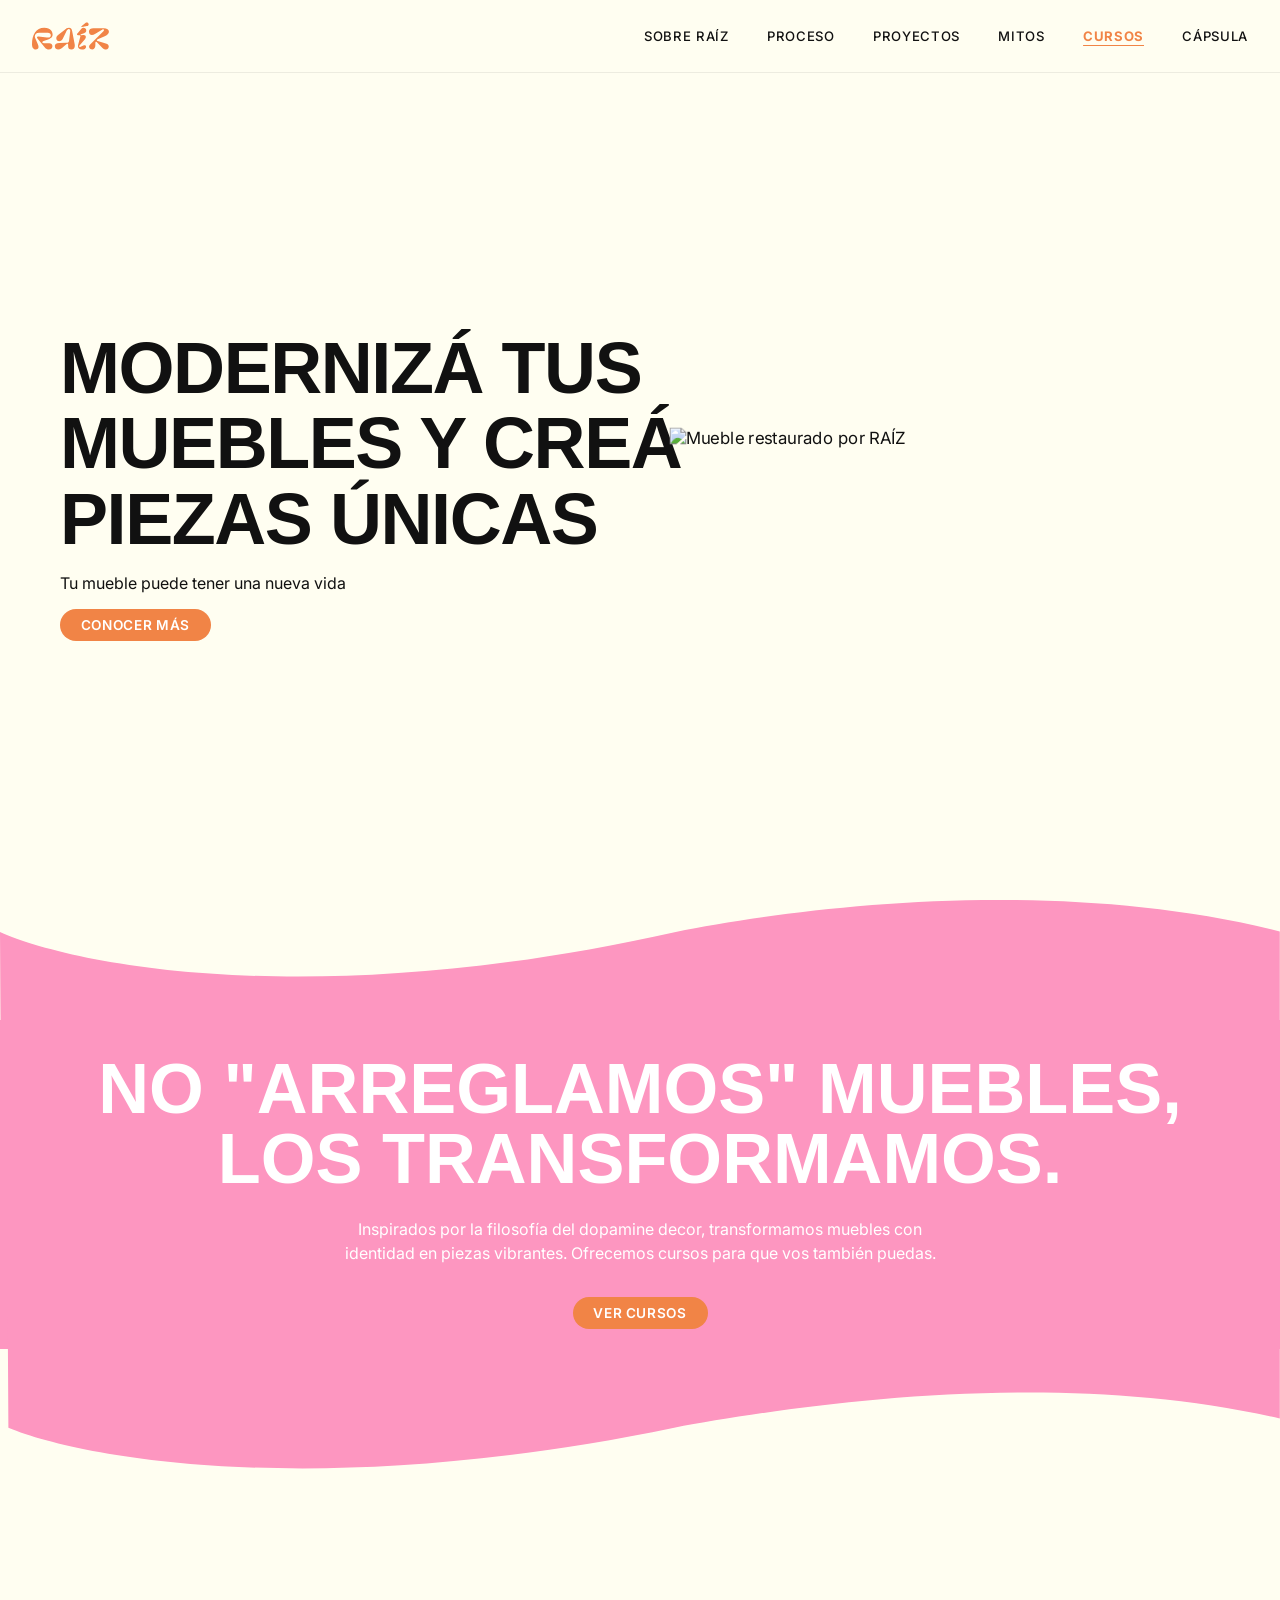
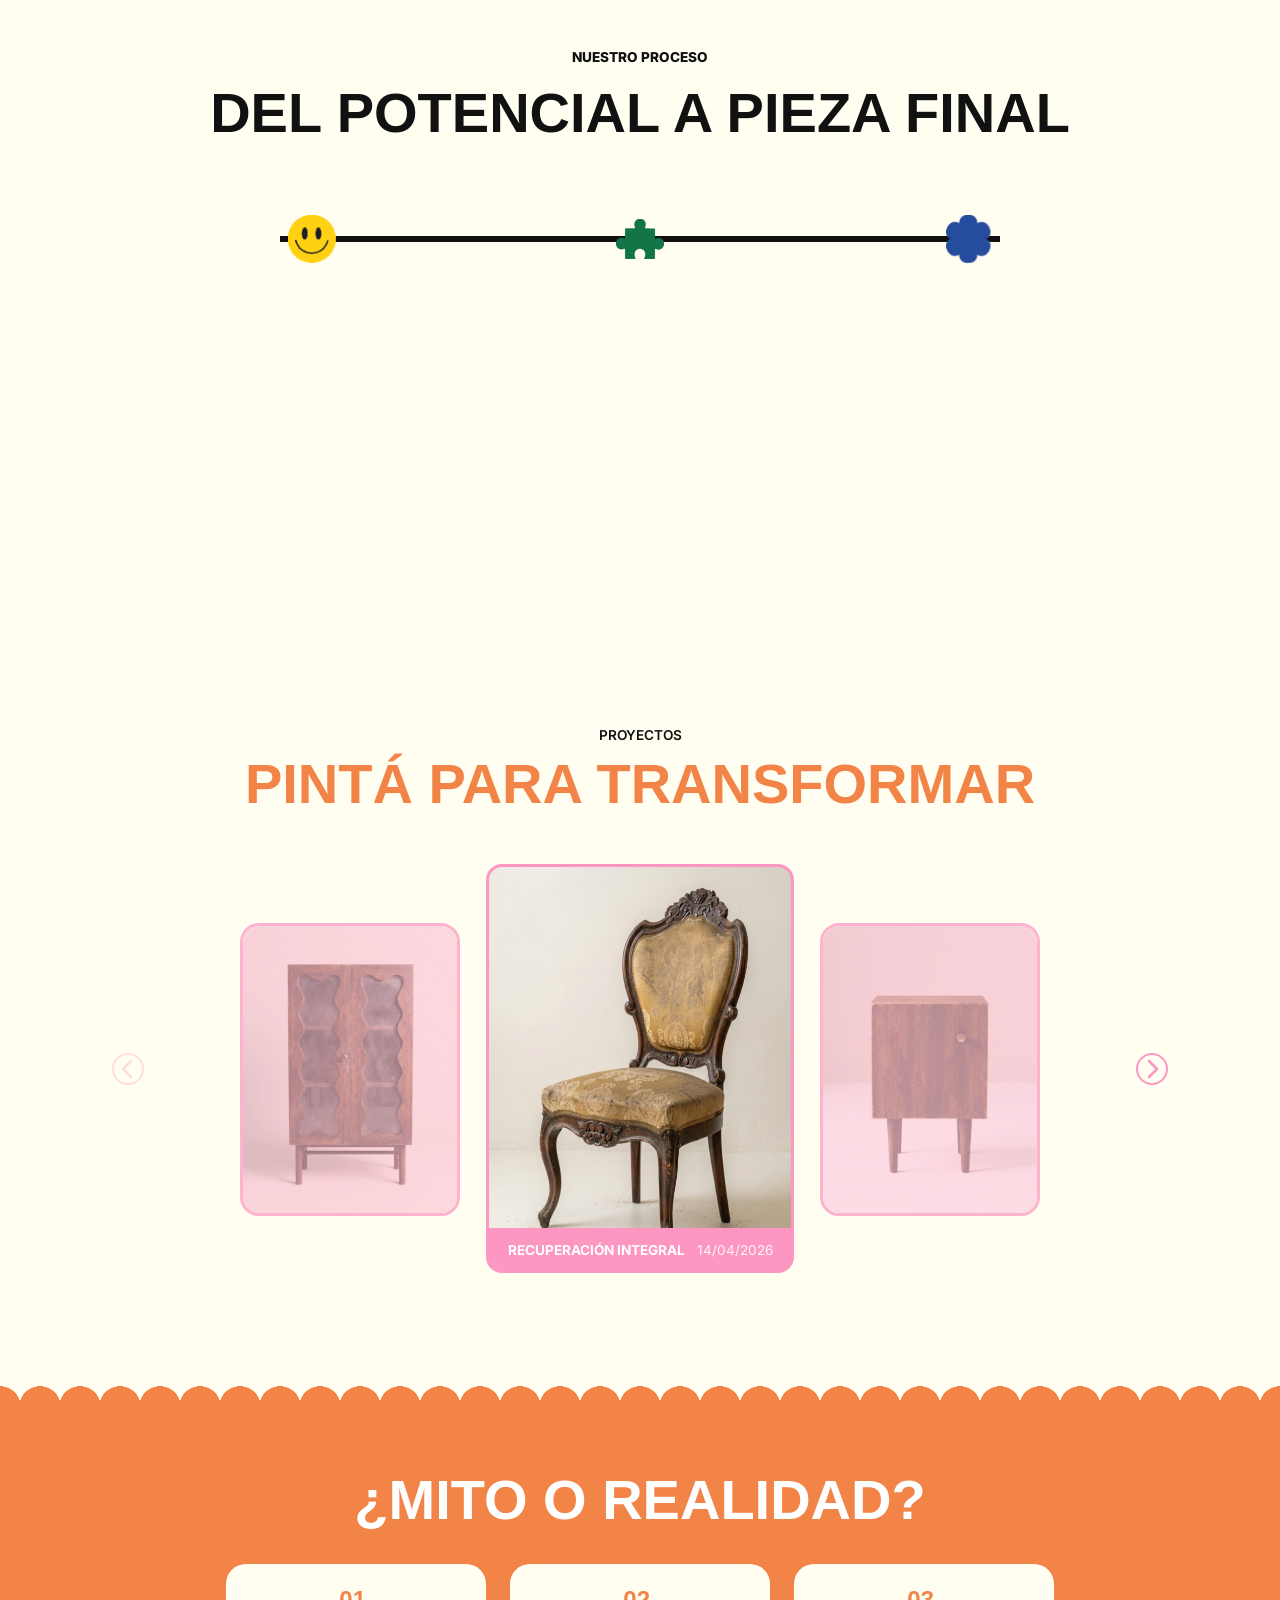
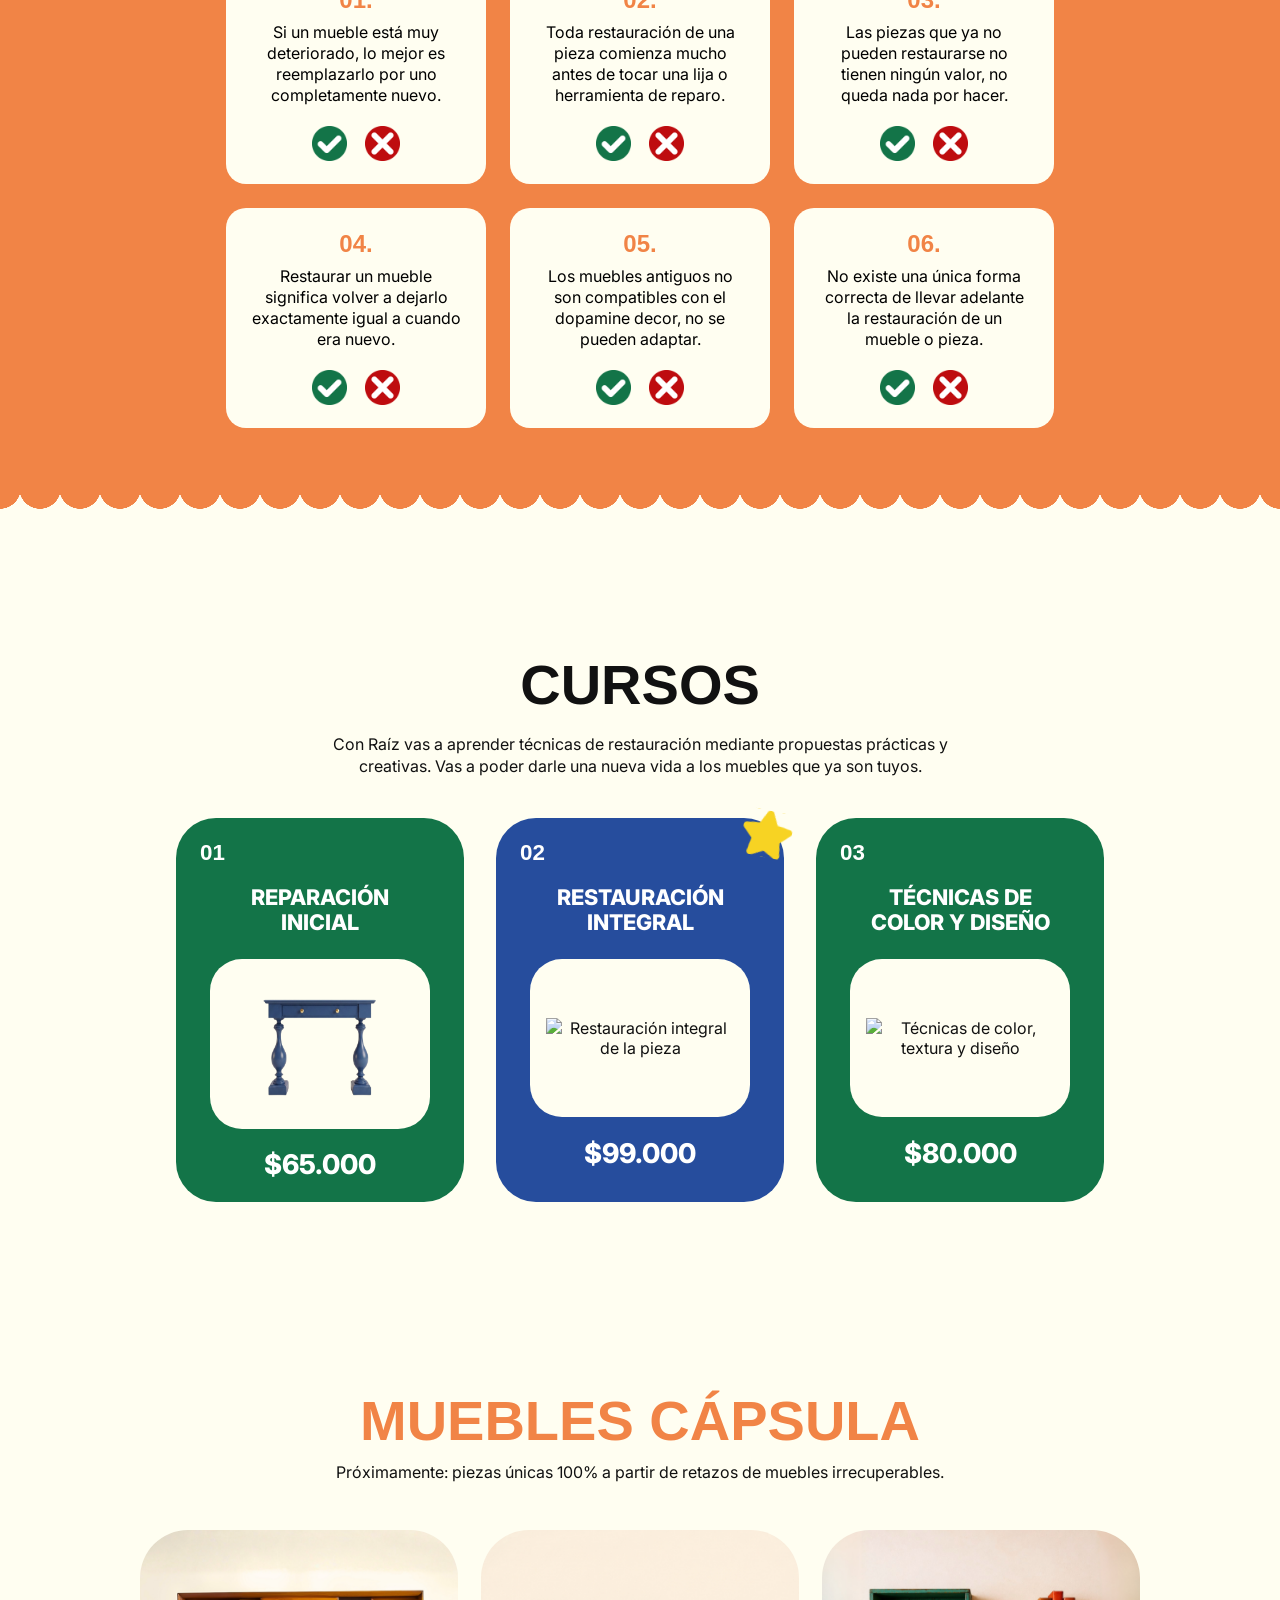
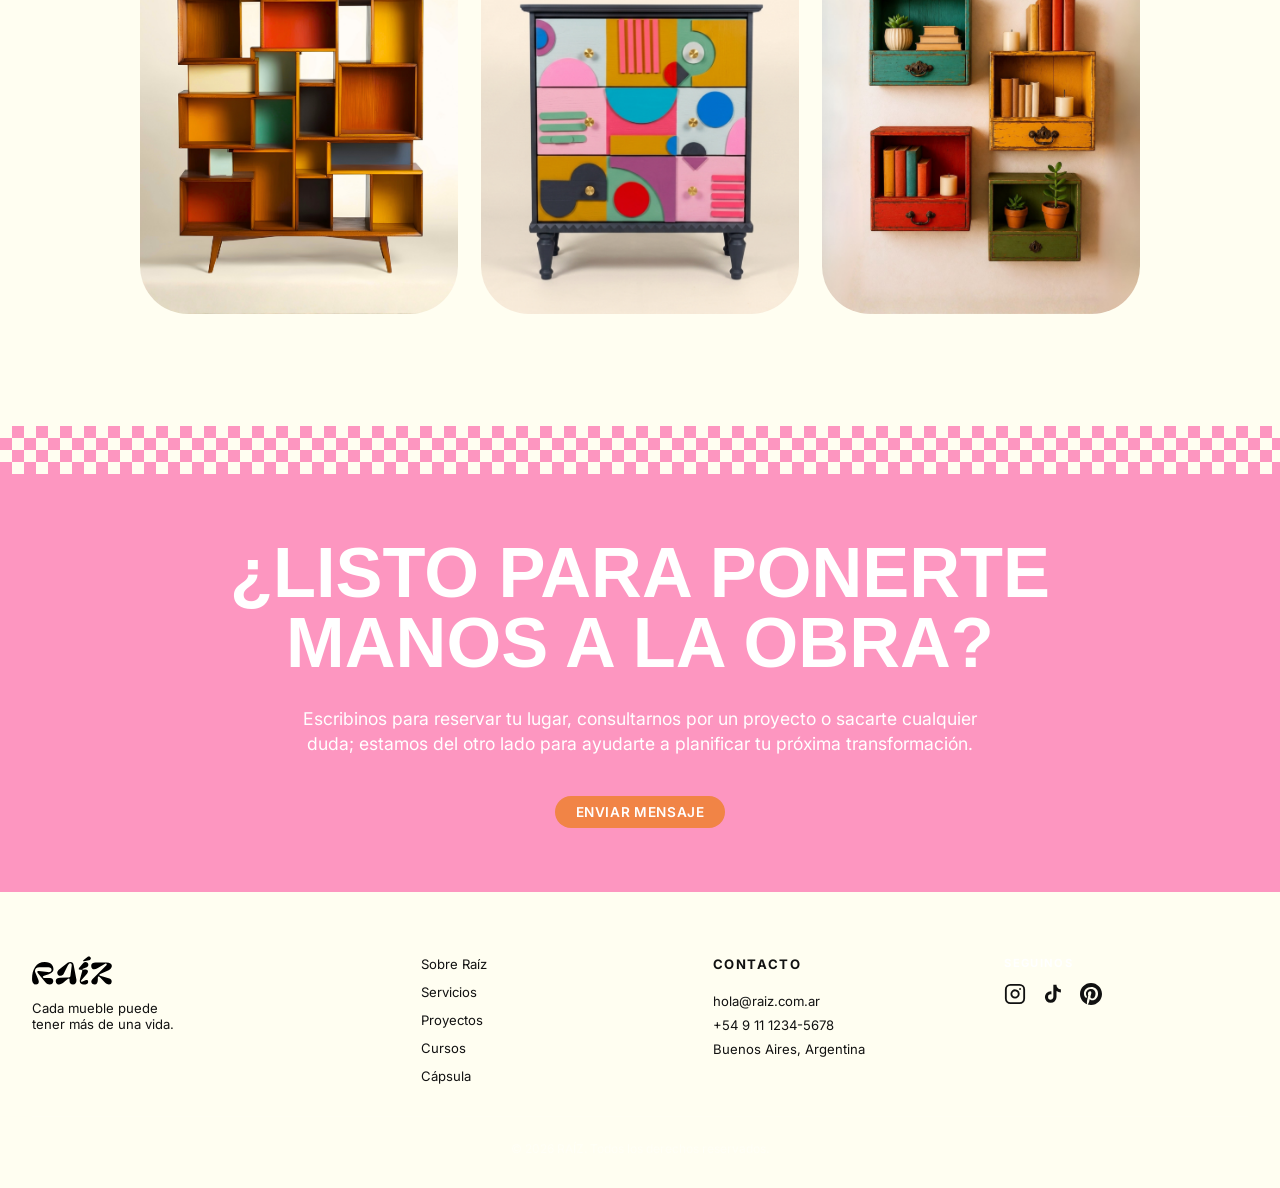
==== commit 2b08faa1: "detalle entrega" ====
--- a/index.html
+++ b/index.html
@@ -22,8 +22,9 @@
       </a>
       <nav class="navbar__nav" aria-label="Navegación principal">
         <a href="#sobre" class="navbar__link">Sobre Raíz</a>
-        <a href="#proceso" class="navbar__link">Servicios</a>
+        <a href="#proceso" class="navbar__link">Proceso</a>
         <a href="#proyectos" class="navbar__link">Proyectos</a>
+        <a href="#mitos" class="navbar__link">Mitos</a>
         <a href="#cursos" class="navbar__link navbar__link--active">Cursos</a>
         <a href="#capsula" class="navbar__link">Cápsula</a>
       </nav>
@@ -35,8 +36,9 @@
     <!-- Mobile nav drawer -->
     <nav class="navbar__mobile" id="mobileNav" aria-label="Menú móvil">
       <a href="#sobre" class="navbar__link">Sobre Raíz</a>
-      <a href="#proceso" class="navbar__link">Servicios</a>
+      <a href="#proceso" class="navbar__link">Proceso</a>
       <a href="#proyectos" class="navbar__link">Proyectos</a>
+      <a href="#mitos" class="navbar__link">Mitos</a>
       <a href="#cursos" class="navbar__link">Cursos</a>
       <a href="#capsula" class="navbar__link">Cápsula</a>
     </nav>
@@ -47,7 +49,7 @@
     <!-- ===================== HERO ===================== -->
     <section class="hero" id="hero">
       <div class="hero__content">
-        <h1 class="hero__title">Dale un toque<br>moderno y creá<br>piezas únicas</h1>
+        <h1 class="hero__title">Modernizá tus<br>muebles y creá<br>piezas únicas</h1>
         <p class="hero__sub">Tu mueble puede tener una nueva vida</p>
         <a href="#cursos" class="btn btn--naranja hero__cta js-scroll-cursos">Conocer más</a>
       </div>
@@ -180,7 +182,7 @@
 
     </div>
 
-   <section class="mito-realidad" id="mito-realidad">
+   <section class="mito-realidad" id="mitos">
 
   <h2 class="mito-realidad__titulo">¿MITO O REALIDAD?</h2>
 
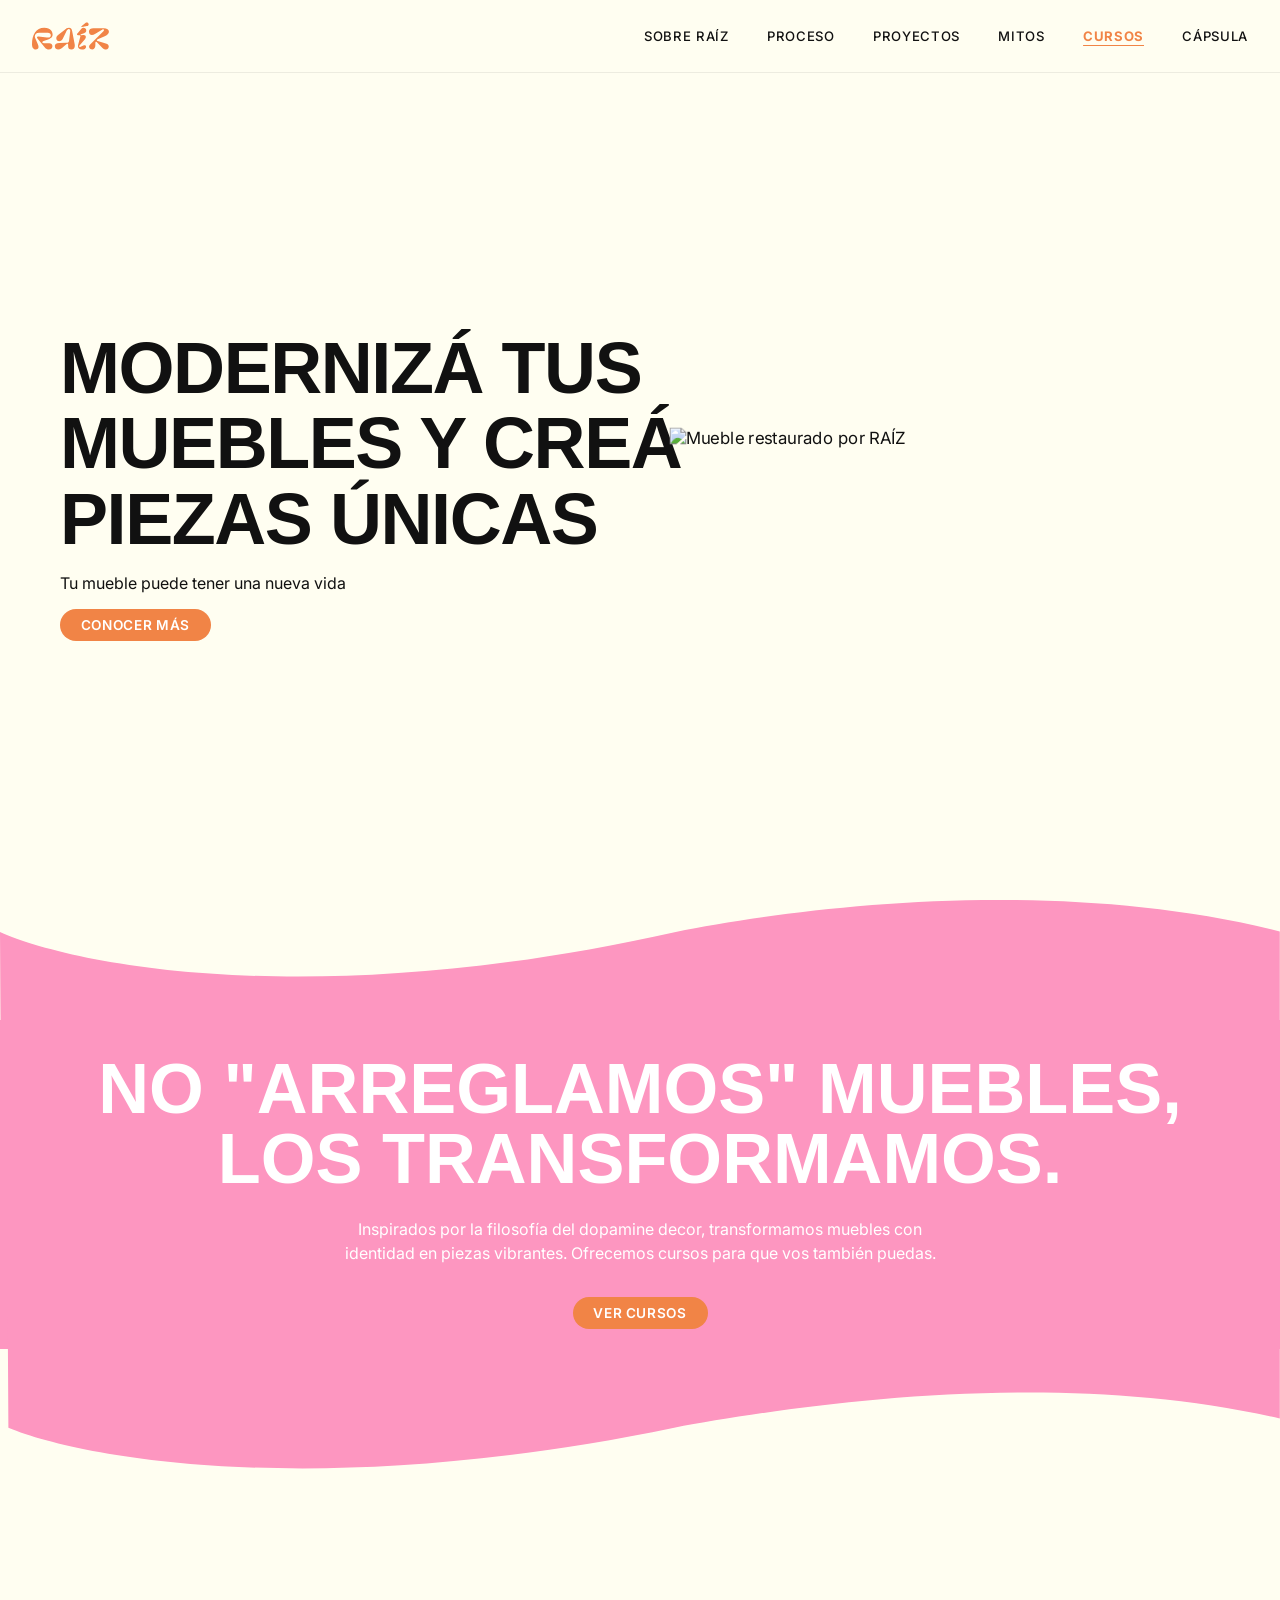
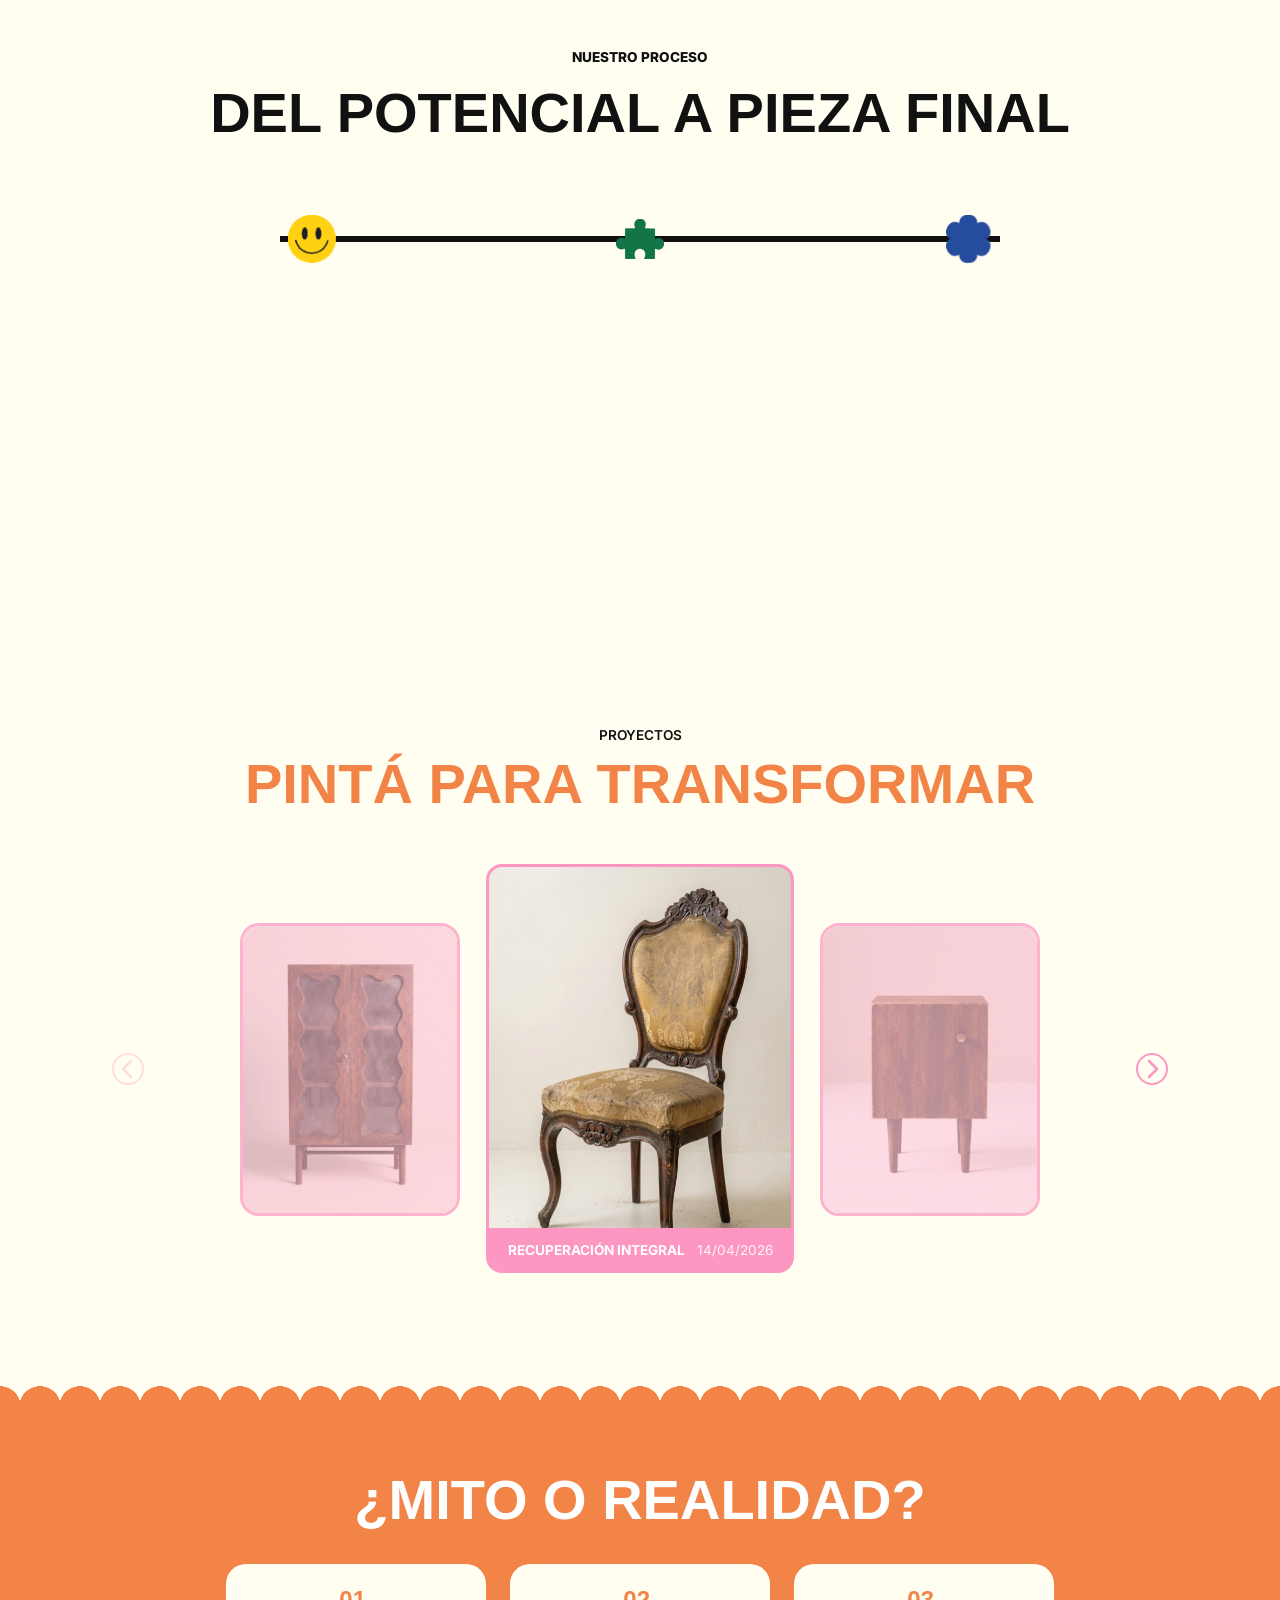
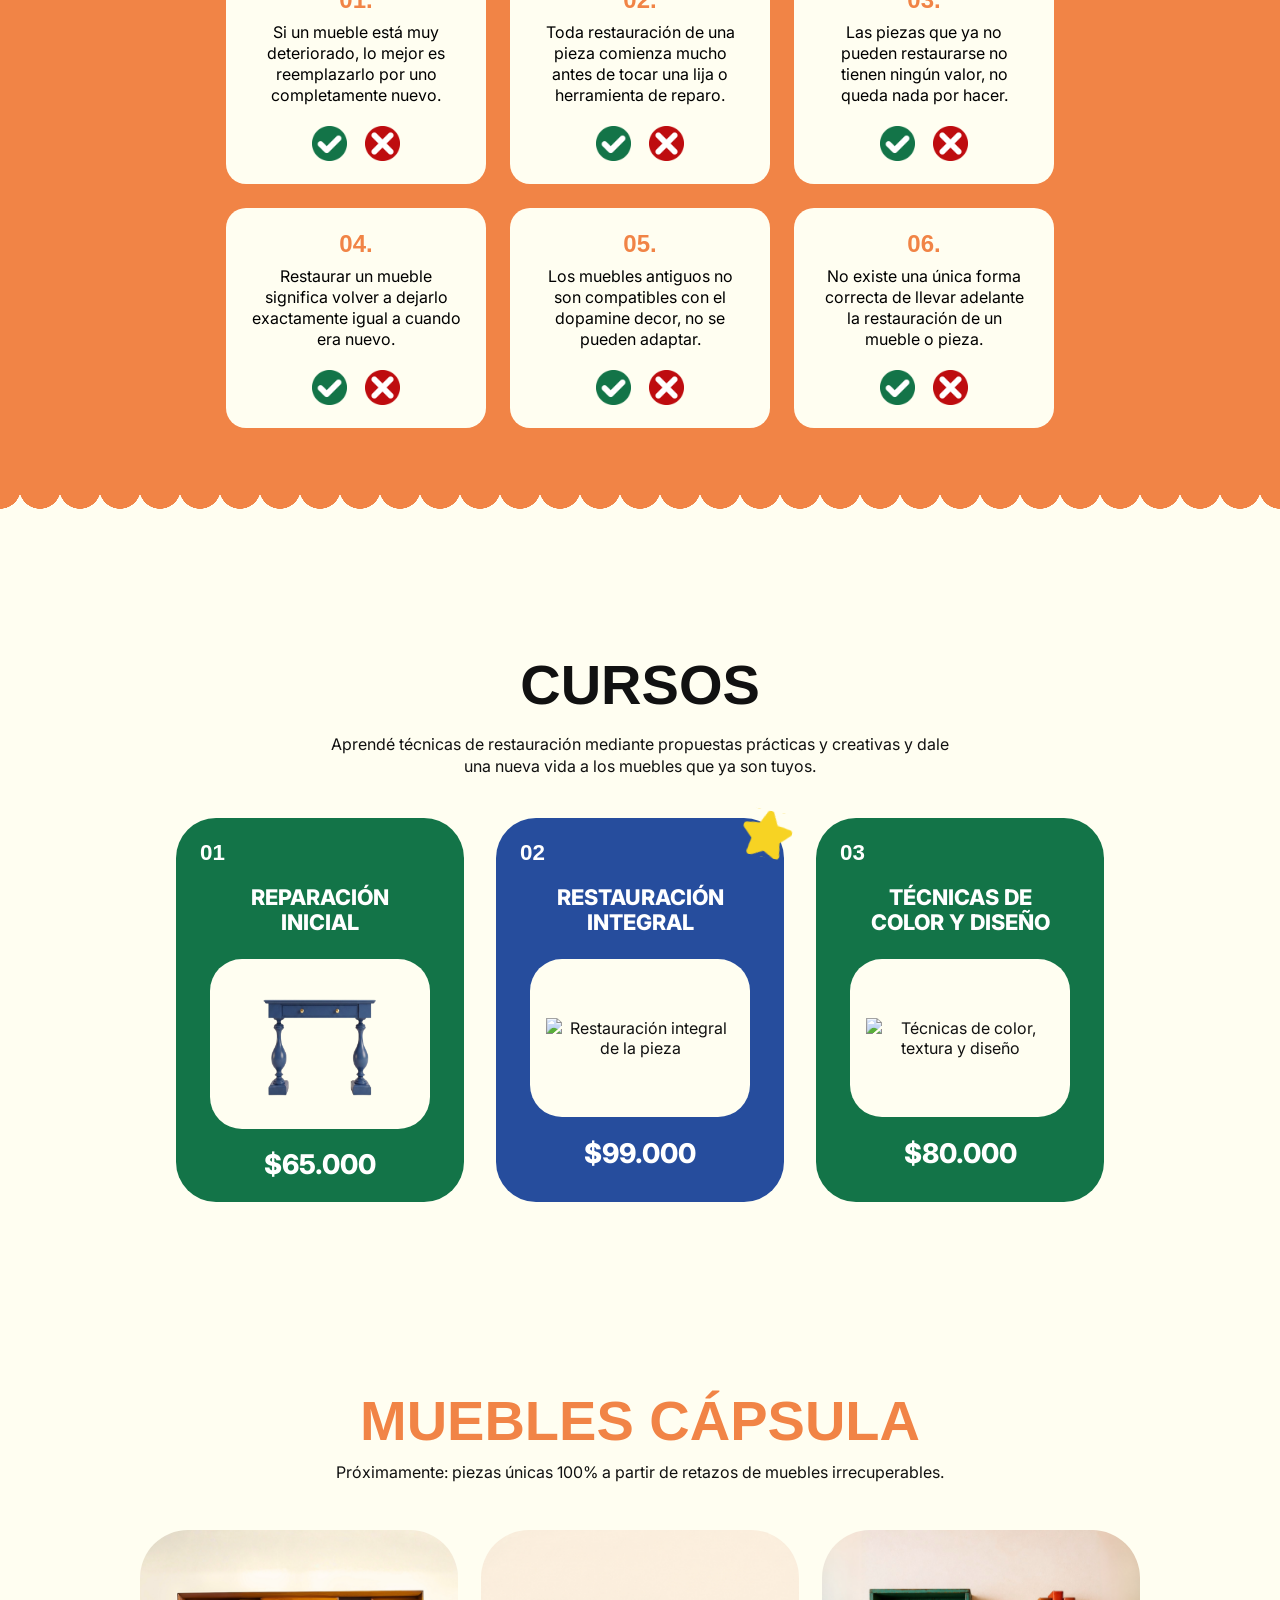
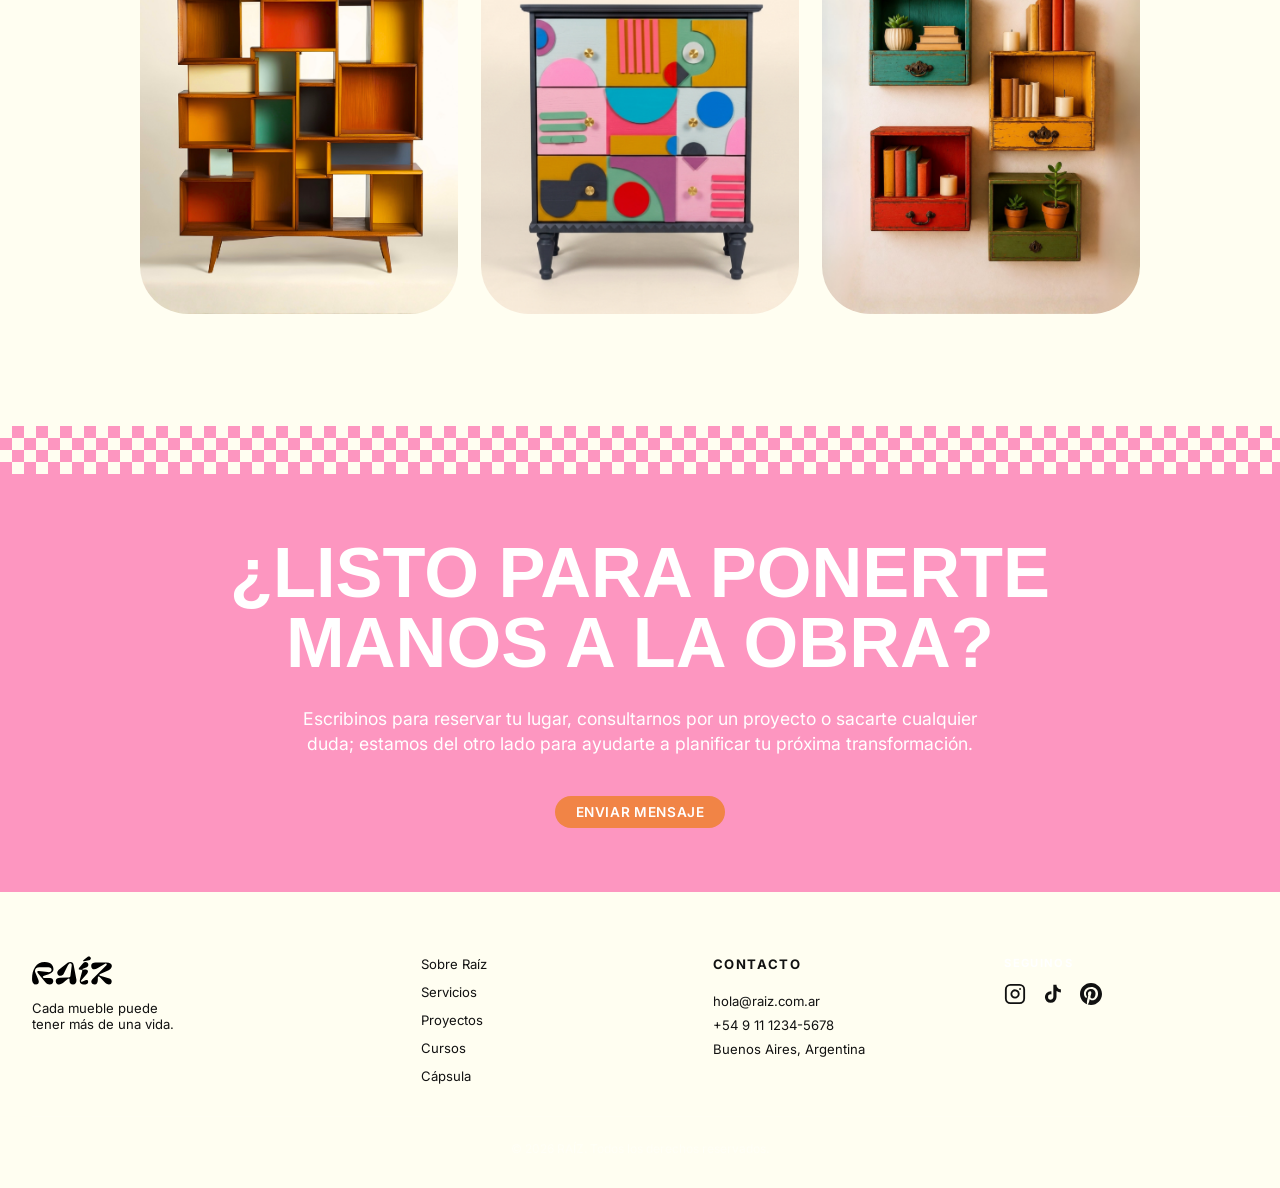
==== commit 15fecfd3: "mobile" ====
--- a/index.html
+++ b/index.html
@@ -59,7 +59,7 @@
     </section>
 
     <!-- ===================== SOBRE RAÍZ ===================== -->
-     <section class="sobre" id="sobre" style="position: relative; background-color: transparent; padding-top: clamp(120px, 12vw, 180px); padding-bottom: clamp(100px, 12vw, 140px); width: 100%;">
+<section class="sobre" id="sobre" style="position: relative; background-color: transparent; padding-top: clamp(120px, 12vw, 180px); padding-bottom: clamp(100px, 12vw, 140px); width: 100%;">
   
   <div class="sobre-curve-top" style="position: absolute; top: 0; left: 0; width: 100%; height: clamp(120px, 12vw, 180px); overflow: hidden; z-index: 1; pointer-events: none;">
     <svg viewBox="0 0 1934 2213" fill="none" xmlns="http://www.w3.org/2000/svg" preserveAspectRatio="xMidYMin slice" style="position: absolute; top: 0; left: 0; width: 100%; height: auto;">
@@ -76,7 +76,12 @@
   </div>
 
   <div class="sobre__inner" style="position: relative; z-index: 3; width: 100%;">
-    <h2 class="sobre__title">No "arreglamos" muebles,<br> los transformamos.</h2>
+    <!-- Título versión Desktop -->
+    <h2 class="sobre__title sobre__title--desktop">No "arreglamos" muebles,<br> los transformamos.</h2>
+    
+    <!-- Título versión Mobile -->
+    <h2 class="sobre__title sobre__title--mobile">No "arreglamos",<br> transformamos.</h2>
+    
     <p class="sobre__body">
       Inspirados por la filosofía del dopamine decor, transformamos muebles con<br>
       identidad en piezas vibrantes. Ofrecemos cursos para que vos también puedas.
@@ -125,6 +130,76 @@
       <p>Una vez restaurada, la pieza se reinterpreta con una mirada actual. Colores, acabados y nuevas combinaciones le dan una identidad renovada sin perder su carácter.</p>
     </div>
   </div>
+</section>
+
+<section class="proceso-mobile">
+
+  <p class="section-eyebrow">NUESTRO PROCESO</p>
+
+  <h2 class="proceso__title">
+    DEL POTENCIAL A<br>PIEZA FINAL
+  </h2>
+
+  <div class="timeline-mobile">
+
+    <div class="timeline-mobile__line"></div>
+
+    <div class="timeline-item">
+
+      <button class="timeline-btn" data-card="m-diagnostico">
+        <img src="assets/diagnostico.svg" alt="">
+      </button>
+
+      <div class="timeline-card" id="m-diagnostico">
+
+        <h3 style="color:var(--amarillo)">DIAGNÓSTICO</h3>
+
+        <p>
+          Analizamos estructura, material y estado del mueble para definir la intervención, respetando su valor original y esencia.
+        </p>
+
+      </div>
+
+    </div>
+
+    <div class="timeline-item">
+
+      <button class="timeline-btn" data-card="m-reparacion">
+        <img src="assets/reparacion.svg" alt="">
+      </button>
+
+      <div class="timeline-card" id="m-reparacion" hidden>
+
+        <h3 style="color:var(--verde)">REPARACIÓN</h3>
+
+        <p>
+          Se recupera la funcionalidad y estabilidad del mueble a través de técnicas que preservan su estructura y vida útil.
+        </p>
+
+      </div>
+
+    </div>
+
+    <div class="timeline-item">
+
+      <button class="timeline-btn" data-card="m-diseno">
+        <img src="assets/diseno.svg" alt="">
+      </button>
+
+      <div class="timeline-card" id="m-diseno" hidden>
+
+        <h3 style="color:var(--azul)">DISEÑO</h3>
+
+        <p>
+          Una vez restaurada, la pieza se reinterpreta con una mirada más actual. Los colores y acabados le dan una identidad renovada.
+        </p>
+
+      </div>
+
+    </div>
+
+  </div>
+
 </section>
 
    <!-- ===================== PROYECTOS ===================== -->
@@ -351,7 +426,7 @@
 
  <section class="cursos" id="cursos">
     <h2 class="cursos__titulo">CURSOS</h2>
-  <p class="cursos__intro">Con Raíz vas a aprender técnicas de restauración mediante propuestas prácticas y creativas. Vas a poder darle una nueva vida a los muebles que ya son tuyos.</p>
+  <p class="cursos__intro">Aprendé técnicas de restauración mediante propuestas prácticas y creativas y dale una nueva vida a los muebles que ya son tuyos.</p>
 
   <div class="cursos__grid">
 
@@ -365,6 +440,7 @@
             <img src="assets/card-01.png" alt="Reparación inicial de muebles" class="curso-img" />
           </div>
           <p class="curso-price">$65.000</p>
+          <span class="curso-tap-hint">Tocá para ver más</span>
         </div>
         <div class="curso-flip__back" style="background: var(--naranja);">
           <span class="curso-num">01</span>
@@ -373,7 +449,7 @@
             <p class="curso-back-desc">Aprendé a identificar y reparar la estructura de tu mueble usando técnicas de ensamblado, lijado y tratamiento de base.</p>
             <ul class="curso-back-list">
               <li>3 clases</li>
-              <li>Modalidad virtual</li>
+              <li>Modalidad presencial</li>
             </ul>
           </div>
           <a href="#" class="btn btn--white">Ver más</a>
@@ -392,6 +468,7 @@
             <img src="assets/card-03.png" alt="Restauración integral de la pieza" class="curso-img" />
           </div>
           <p class="curso-price">$99.000</p>
+          <span class="curso-tap-hint">Tocá para ver más</span>
         </div>
         <div class="curso-flip__back" style="background: var(--rosa);">
           <img src="assets/estrella.svg" alt="Estrella decorativa" class="curso-star curso-star--back" />
@@ -419,6 +496,7 @@
             <img src="assets/card-02.png" alt="Técnicas de color, textura y diseño" class="curso-img" />
           </div>
           <p class="curso-price">$80.000</p>
+          <span class="curso-tap-hint">Tocá para ver más</span>
         </div>
         <div class="curso-flip__back" style="background: var(--naranja);">
           <span class="curso-num">03</span>
--- a/css/style.css
+++ b/css/style.css
@@ -271,6 +271,11 @@
   margin-bottom: 1.4rem;
 }
 
+/* Ocultar móvil por defecto */
+.sobre__title--mobile {
+  display: none;
+}
+
 .sobre__body {
   font-size: 1rem;
   line-height: 1.5;
@@ -305,6 +310,7 @@
   letter-spacing: 0; /* Letras juntas y potentes */
   margin-bottom: 4rem; /* Le da aire al título respecto de la línea de emojis */
 }
+
 /* Timeline row */
 .proceso__timeline {
   position: relative;
@@ -413,6 +419,11 @@
   line-height: 1.4;
   color: var(--negro);
   opacity: 100%;
+}
+
+/* Oculta la versión mobile por defecto */
+.proceso-mobile{
+    display: none;
 }
 
 /* ============================================================
@@ -810,29 +821,50 @@
   75%       { transform: translateX(10px); }
 }
 
-/* ============================================================
-   RESPONSIVE
-   ============================================================ */
-@media (max-width: 768px) {
-  .mito-realidad__grid {
-    grid-template-columns: 1fr 1fr;
-    max-width: 560px;
-  }
-
-  .mr-card {
-    height: 200px;
-  }
-}
-
-@media (max-width: 480px) {
-  .mito-realidad__grid {
-    grid-template-columns: 1fr;
-    max-width: 320px;
-  }
-
-  .mr-card {
-    height: 210px;
-  }
+/* ==========================================================
+   MITO / REALIDAD — MOBILE
+========================================================== */
+
+@media (max-width:768px){
+
+.mito-realidad{
+    overflow: visible;
+}
+
+/* Aseguramos que los festones se mantengan en su lugar */
+  .mito-realidad::before,
+  .mito-realidad::after {
+    background-size: 30px 24px; /* Un poco más chicos para móvil */
+  }
+
+.mito-realidad__grid{
+    display:flex;
+    gap:18px;
+    overflow-x:auto;
+    overflow-y:hidden;
+    scroll-snap-type:x mandatory;
+    -webkit-overflow-scrolling:touch;
+    justify-content:flex-start;
+    padding:8px 8px 16px;
+    margin:0;
+}
+
+/* ocultar scrollbar */
+.mito-realidad__grid::-webkit-scrollbar{
+    display:none;
+}
+
+.mito-realidad__grid{
+    scrollbar-width:none;
+}
+
+.mr-card{
+    flex:0 0 88%;
+    max-width:320px;
+    height:220px;
+    scroll-snap-align:center;
+}
+
 }
 
 /* ============================================================
@@ -873,6 +905,10 @@
   max-width: 960px; /* Reducido de 1050px */
   margin: 0 auto;
   padding: 1rem; /* Menos espacio arriba/abajo */
+}
+
+.curso-tap-hint {
+  display: none;
 }
 
 /* Modificación de las dimensiones del contenedor individual */
@@ -1561,7 +1597,7 @@
     justify-content: center;
     align-items: center;
     text-align: center;
-    padding-top: calc(var(--nav-h) + 1.5rem); 
+    padding-top: calc(var(--nav-h) + 2rem); 
     padding-left: 1.5rem;
     padding-right: 1.5rem;
     padding-bottom: 0px; 
@@ -1608,18 +1644,28 @@
   .sobre {
     padding-left: 2rem !important;
     padding-right: 2rem !important;
-    padding-top: 100px !important; 
-    padding-bottom: 40px !important;
+    padding-top: 70px !important; 
+    padding-bottom: 60px !important;
   }
   .sobre__title {
     font-size: 1.8rem; 
     line-height: 1.15;
     margin-bottom: 1.2rem;
   }
+
+  .sobre__title--desktop {
+    display: none;
+  }
+  
+  /* Mostrar versión móvil */
+  .sobre__title--mobile {
+    display: block;
+  }
+
   .sobre__body {
     font-size: 0.95rem;
     line-height: 1.45;
-    max-width: 100%; 
+    max-width: 90%; 
     padding-left: 0.5rem;
     padding-right: 0.5rem;
   }
@@ -1628,107 +1674,122 @@
     display: none;
   }
 
-/* --- NUESTRO PROCESO MOBILE --- */
-  .proceso {
-    padding-left: 1.5rem !important;
-    padding-right: 1.5rem !important;
-    padding-top: 40px !important;
-    padding-bottom: 100px !important;
-  }
-
-  .proceso__title {
-    font-size: 1.8rem;
-    line-height: 1.15;
-    margin-bottom: 2.5rem;
-    text-align: center;
-  }
-
-  /* Contenedor del timeline horizontal centrado */
-  .proceso__timeline {
-    position: relative;
-    display: flex;
-    justify-content: center;
-    align-items: center;
-    margin: 0 auto 2.5rem;
-    max-width: 280px; /* Acotamos el ancho para que no se disperse */
-    padding: 0;
-  }
-
-  /* La línea vuelve a ser horizontal y perfectamente centrada */
-  .proceso__line {
-    position: absolute;
-    left: 0;
-    right: 0;
-    top: 50%;
-    transform: translateY(-50%);
-    height: 2px;
-    width: 100%;
-    background: var(--blanco);
-    z-index: 1;
-  }
-
-  /* Los botones se distribuyen de forma pareja sobre la línea */
-  .proceso__icons {
-    display: flex;
-    flex-direction: row; 
-    justify-content: space-between;
-    width: 100%;
-    z-index: 2;
-  }
-
-  .proceso__icon-btn {
-    width: 48px;
-    height: 48px;
-    background: transparent;
-    border: none;
-    padding: 0;
-    cursor: pointer;
-    display: flex;
-    align-items: center;
-    justify-content: center;
-  }
-
-  .proceso__icon-img {
-    width: 100%;
-    height: 100%;
-    object-fit: contain;
-  }
-
-  /* Contenedor de las tarjetas de texto */
-  .proceso__cards {
-    display: flex;
-    justify-content: center;
-    width: 100%;
-    margin-top: 0;
-  }
-
-  /* Tarjeta blanca centrada y compacta */
-  .proceso__card {
-    width: 100%;
-    max-width: 320px; /* Evita que desborde los lados del teléfono */
-    padding: 1.5rem;
-    border-radius: 20px;
-    background: var(--blanco);
-    text-align: center; /* Alineación centrada, más estética para este bloque */
-    box-shadow: 0 8px 24px rgba(0,0,0,0.08);
-    box-sizing: border-box;
-  }
-
-  .proceso__card-title {
-    font-size: 1.3rem;
-    margin-bottom: 0.7rem;
-  }
-
-  .proceso__card p {
-    font-size: 0.9rem;
-    line-height: 1.45;
-    color: var(--negro);
-  }
-
-  /* Anula los saltos de línea (<br>) internos de la tarjeta en mobile */
-  .proceso__card br {
-    display: none;
-  }
+/* ==========================================================
+   PROCESO MOBILE NUEVO
+========================================================== */
+
+@media (max-width:768px){
+
+.proceso{
+    display:none;
+}
+
+.proceso-mobile{
+    display:block;
+    padding:40px 24px 80px;
+    position:relative;
+}
+
+.proceso-mobile .section-eyebrow{
+    display:block;
+    width:100%;
+    text-align:center;
+    font-family:var(--font-body);
+    font-size:.9rem;
+    font-weight:800;
+    text-transform:uppercase;
+    color:var(--negro);
+    margin-bottom:20px;
+}
+
+.timeline-mobile{
+    position:relative;
+    margin-top:100px;
+    min-height:350px;
+}
+
+.timeline-mobile__line{
+    position:absolute;
+    left:24px;
+    top:10px;
+    height:335px;
+    width:5px;
+    background:var(--negro);
+    border-radius:999px;
+}
+
+.timeline-item{
+    position:relative;
+    display:flex;
+    align-items:center;
+    margin-bottom:95px;
+    min-height:48px;
+}
+
+.timeline-btn{
+    width:48px;
+    height:48px;
+    border:none;
+    background:none;
+    padding:0;
+    flex-shrink:0;
+    z-index:2;
+    cursor:pointer;
+}
+
+.timeline-btn img{
+    width:48px;
+    display:block;
+}
+
+.timeline-card{
+    position:absolute;
+    left:72px;
+    top:50%;
+    transform:translateY(-50%);
+    width:calc(100% - 72px);
+    background:var(--blanco);
+    border-radius:24px;
+    padding:18px;
+    box-shadow:0 12px 25px rgba(0,0,0,.12);
+    z-index:5;
+
+    animation:popInMobile .25s ease;
+    will-change:transform, opacity;
+}
+
+.timeline-card h3{
+    font-family:var(--font-display);
+    font-size:1.8rem;
+    margin-bottom:.5rem;
+}
+
+.timeline-card p{
+    font-size:.82rem;
+    line-height:1.45;
+}
+
+.timeline-card[hidden]{
+    display:none !important;
+}
+
+/* ---------- Animación propia para mobile ---------- */
+
+@keyframes popInMobile{
+
+    from{
+        opacity:0;
+        transform:translateY(-50%) scale(.9);
+    }
+
+    to{
+        opacity:1;
+        transform:translateY(-50%) scale(1);
+    }
+
+}
+
+}
 
   /* --- CAROUSEL PROYECTOS MOBILE --- */
   .proyectos__grid {
@@ -1776,6 +1837,83 @@
     margin-top: 1.5rem;
     width: 100%;
   }
+  
+  /* ── Cursos mobile — carrusel ──────────────────────────────── */
+.cursos {
+  padding: 2rem 0;
+  margin-top: 2rem;
+}
+
+.cursos__intro {
+  padding: 0 1.5rem;
+}
+
+.cursos__grid {
+  display: flex;
+  flex-direction: row;
+  overflow-x: auto;
+  scroll-snap-type: x mandatory;
+  -webkit-overflow-scrolling: touch;
+  scrollbar-width: none;
+  gap: 1rem;
+  padding: 1rem 1.5rem 1.5rem;
+  max-width: 100%;
+  margin: 0;
+}
+
+.cursos__grid::-webkit-scrollbar {
+  display: none;
+}
+
+.curso-tap-hint {
+  display: block;
+  font-size: 0.7rem;
+  font-weight: 600;
+  color: rgba(255, 255, 255, 0.75);
+  text-transform: uppercase;
+  letter-spacing: 0.05em;
+  margin-top: auto;
+  padding-top: 0.4rem;
+}
+
+.curso-flip {
+  flex: 0 0 260px;      /* ancho fijo de cada card */
+  width: 260px;
+  height: 360px;        /* alto fijo — sin aspect-ratio */
+  aspect-ratio: unset;  /* cancela el aspect-ratio de desktop */
+  scroll-snap-align: center;
+}
+
+.curso-img-wrapper {
+  width: 170px;
+  height: 140px;
+}
+
+.curso-name {
+  font-size: 1.1rem;
+  margin: 2rem 0 0.6rem 0;
+}
+
+.curso-price {
+  font-size: 1.4rem;
+  margin-top: 0.8rem;
+}
+
+.curso-back-title {
+  font-size: 1.1rem;
+}
+
+.curso-back-desc {
+  font-size: 0.85rem;
+}
+
+.curso-back-list li {
+  font-size: 0.85rem;
+}
+
+.curso-flip__back {
+  padding: 2.8rem 1.2rem 1.6rem;
+}
 
 /* --- SECCIÓN CÁPSULA MOBILE --- */
   .capsula {
@@ -1835,32 +1973,36 @@
     width: 100%;
   }
 
-  /* Desactivamos por completo el overlay oculto de desktop */
-  .capsula__overlay {
-    position: static !important;
-    transform: none !important;
-    background: var(--blanco) !important; /* Usamos fondo claro para contrastar con el naranja base */
-    height: auto !important;
-    min-height: auto !important;
-    padding: 1.5rem !important;
-    border-radius: 0 0 32px 32px; /* Redondeamos solo las esquinas de abajo */
-    margin-top: -20px; /* Hack sutil para emparchar el bloque con la imagen de arriba */
-    z-index: 1;
-  }
-
-  /* Estilo del texto que ahora queda 100% visible abajo */
-  .capsula__overlay-text {
-    color: var(--negro) !important; /* Cambiamos a texto oscuro para que sea ultra legible */
-    font-size: 0.9rem !important;
-    line-height: 1.4 !important;
-    text-align: left !important;
-  }
+  /* Overlay oculto por defecto en mobile */
+.capsula__overlay {
+  position: absolute !important;
+  transform: translateY(100%) !important;
+  transition: transform 0.35s cubic-bezier(0.25, 1, 0.5, 1) !important;
+  background: rgba(0, 0, 0, 0.6) !important;
+  height: auto !important;
+  min-height: auto !important;
+  padding: 1.2rem 1.5rem !important;
+  border-radius: 0 0 32px 32px !important;
+}
+
+/* Se muestra al tocar — clase añadida por JS */
+.capsula__img-wrap.is-open .capsula__overlay {
+  transform: translateY(0) !important;
+}
+
+.capsula__overlay-text {
+  color: #fff !important;
+  font-size: 0.7rem !important;
+  line-height: 1.4 !important;
+  text-align: center !important;
+}
 
   /* Quitamos los saltos de línea forzados de escritorio */
   .capsula__overlay-text br {
     display: none;
   }
 
+  
 } /* <-- REVISÁ QUE ESTA ÚLTIMA LLAVE ESTÉ PUESTA. Cierra el @media */
 
 
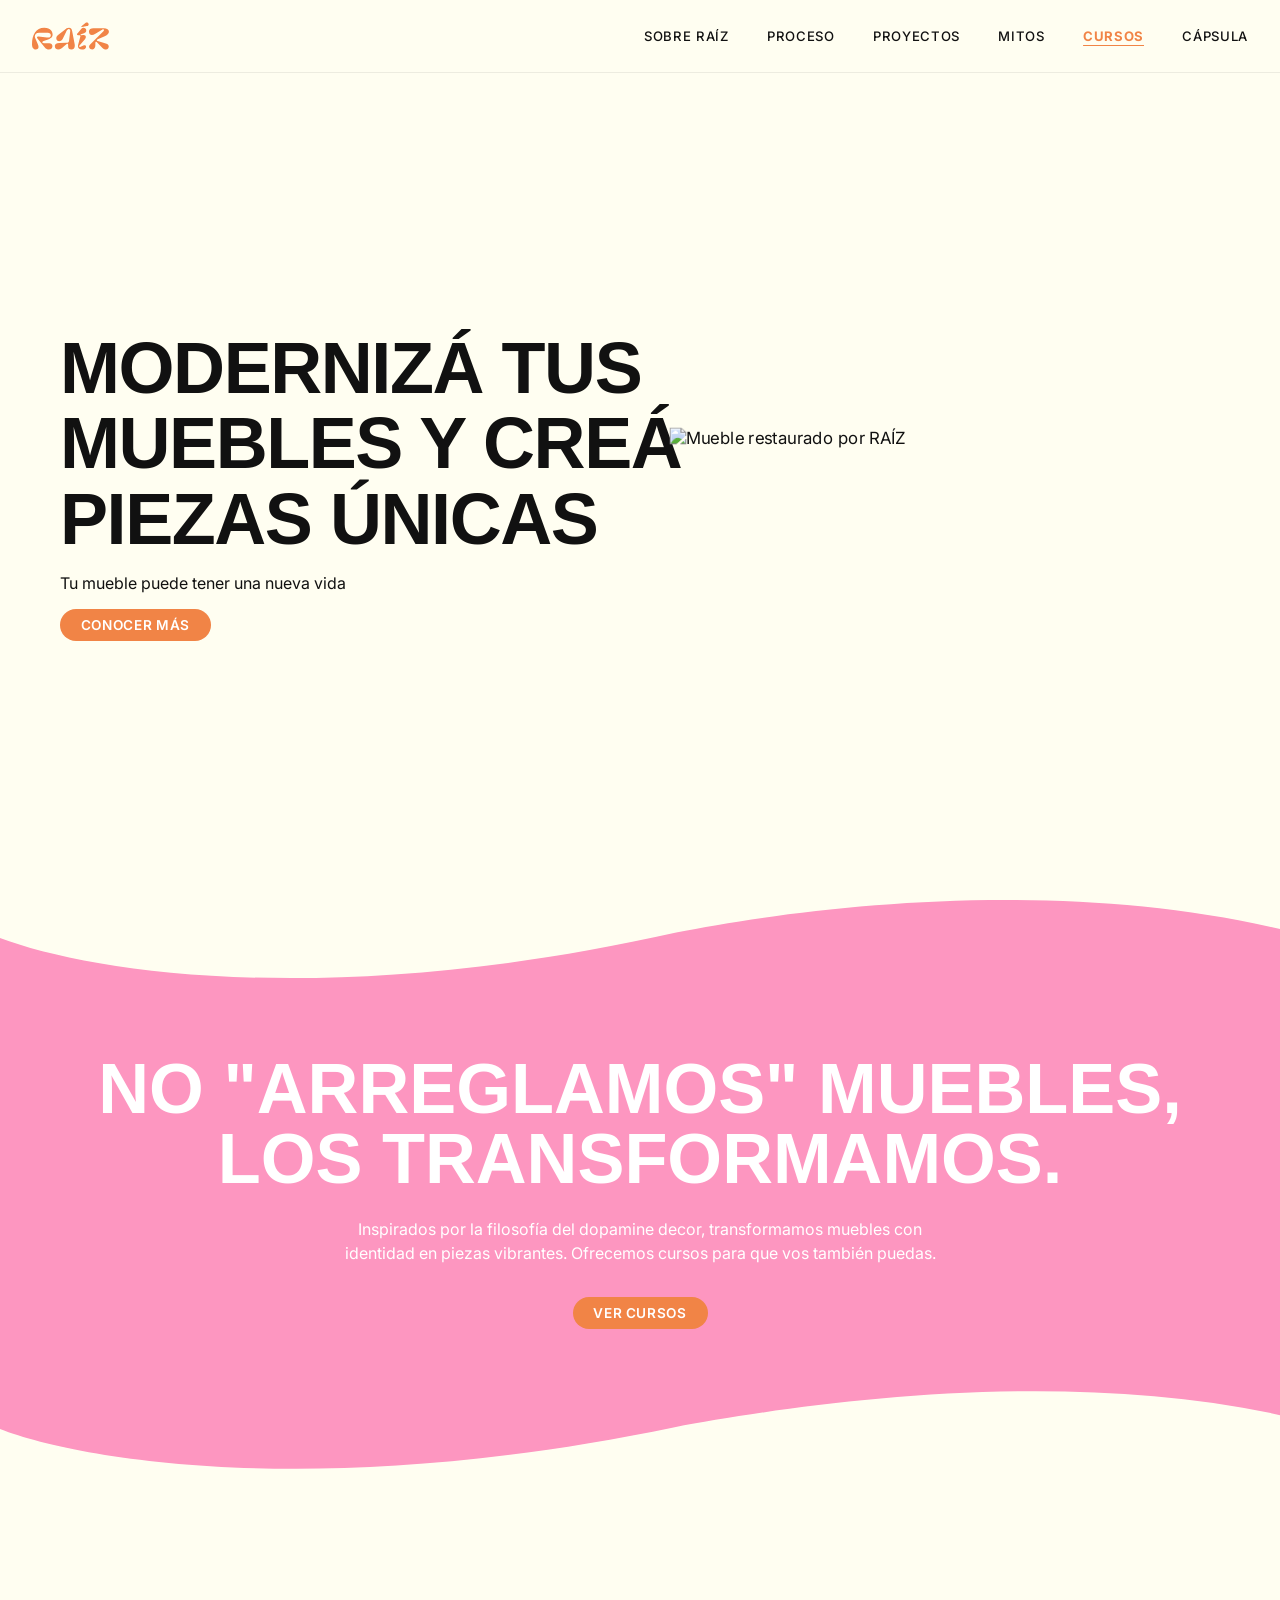
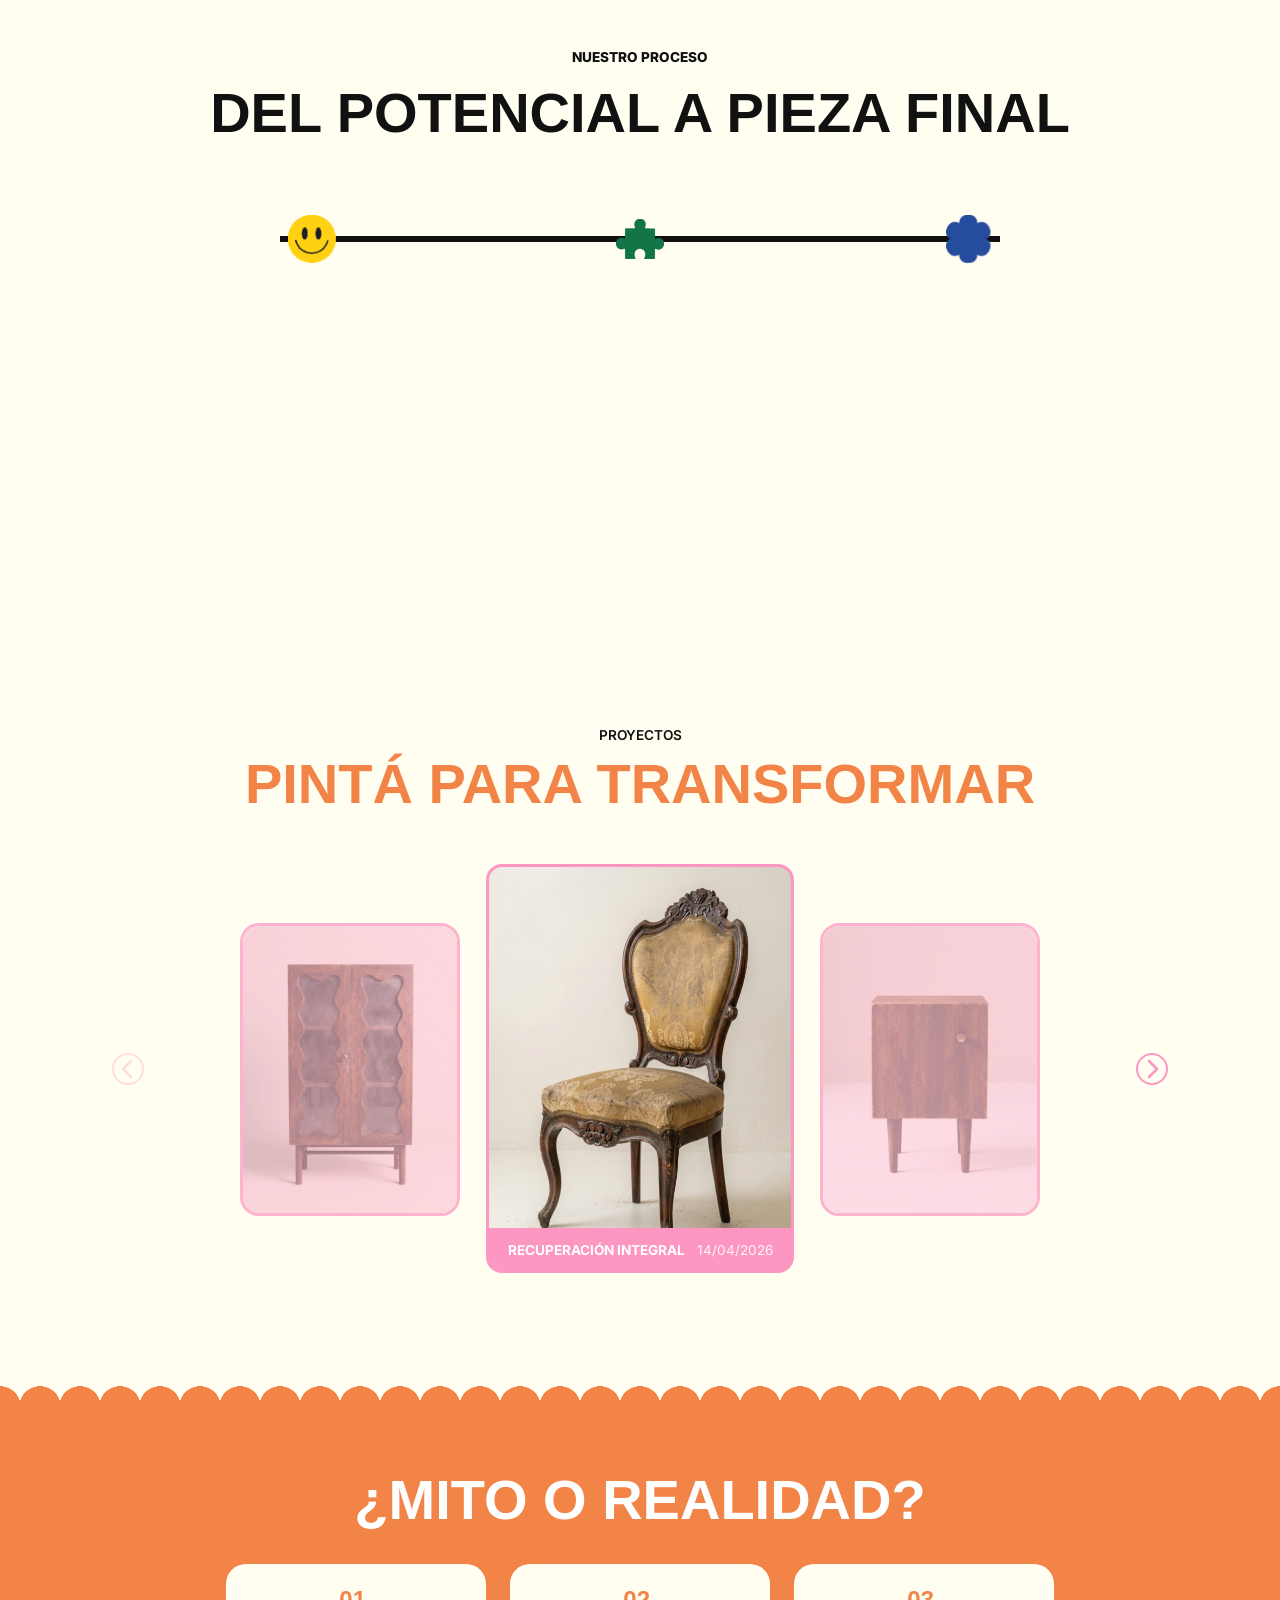
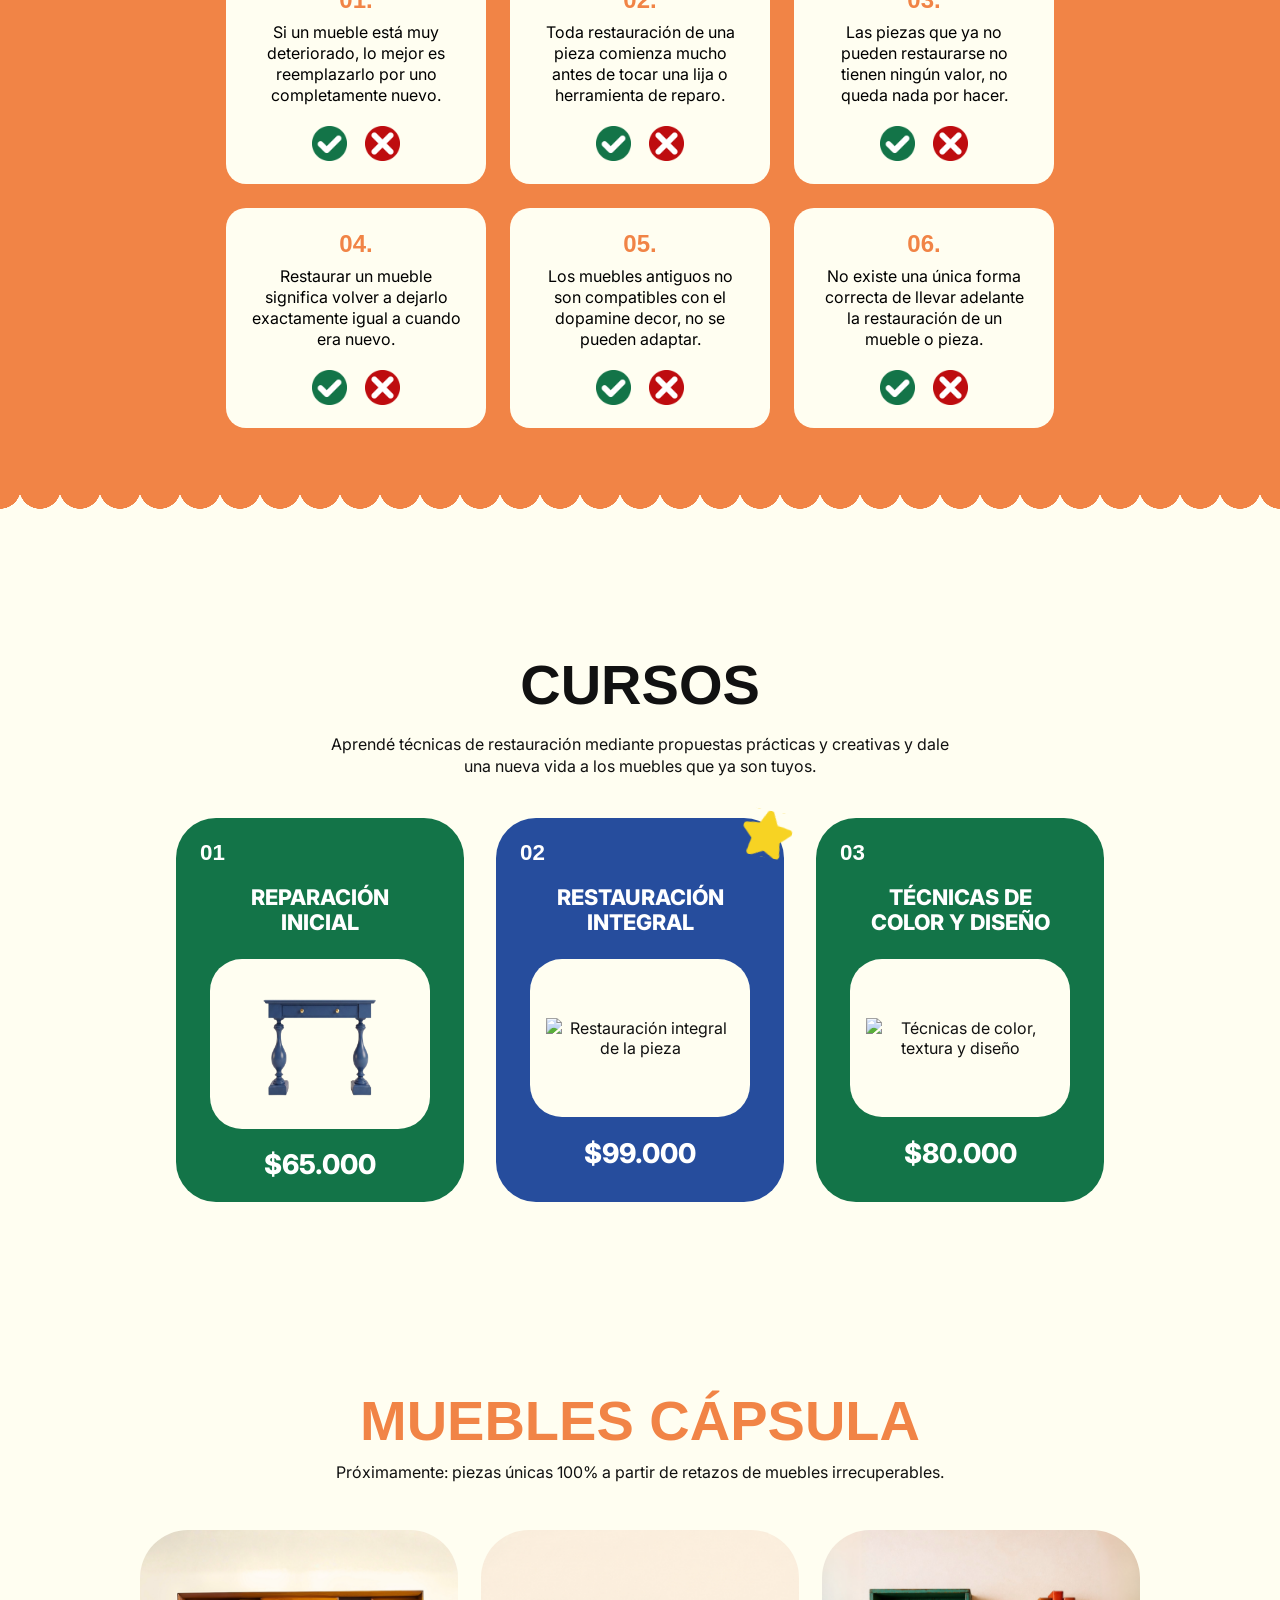
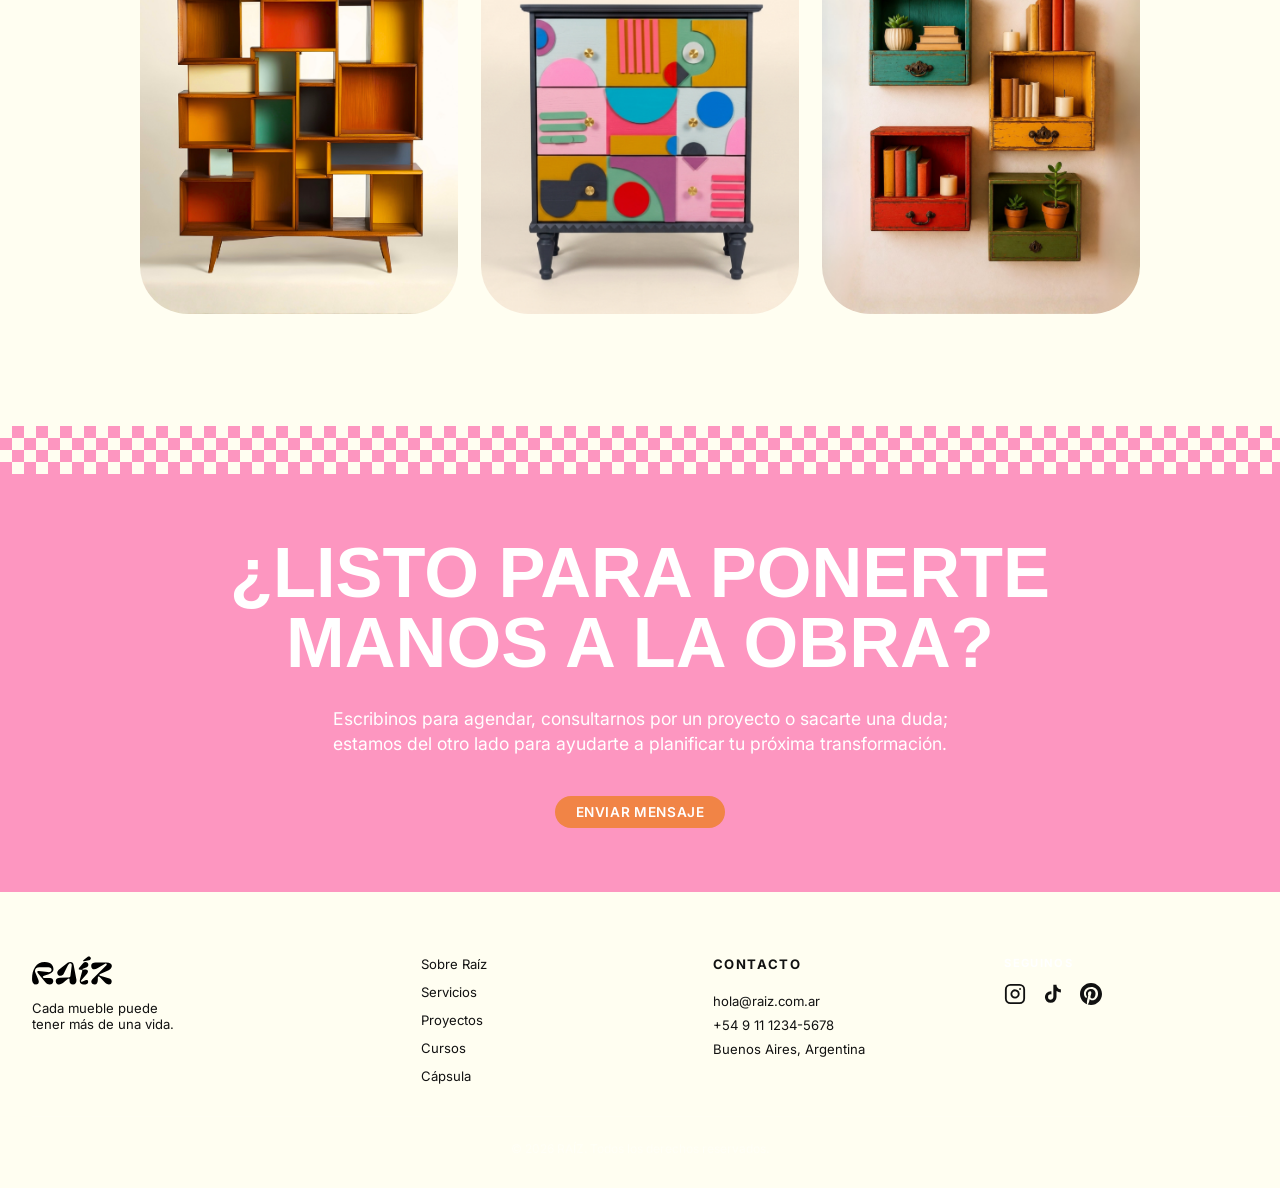
==== commit f823f6f8: "entrega home" ====
--- a/index.html
+++ b/index.html
@@ -36,7 +36,7 @@
     <!-- Mobile nav drawer -->
     <nav class="navbar__mobile" id="mobileNav" aria-label="Menú móvil">
       <a href="#sobre" class="navbar__link">Sobre Raíz</a>
-      <a href="#proceso" class="navbar__link">Proceso</a>
+      <a href="#proceso-mobile" class="navbar__link">Proceso</a>
       <a href="#proyectos" class="navbar__link">Proyectos</a>
       <a href="#mitos" class="navbar__link">Mitos</a>
       <a href="#cursos" class="navbar__link">Cursos</a>
@@ -132,7 +132,7 @@
   </div>
 </section>
 
-<section class="proceso-mobile">
+<section class="proceso-mobile" id= "proceso-mobile">
 
   <p class="section-eyebrow">NUESTRO PROCESO</p>
 
@@ -561,10 +561,10 @@
     <!-- ===================== CONTACTO / CIERRE ===================== -->
 <section class="contacto-cierre" id="contacto">
   
-  <h2 class="contacto-cierre__title">¿Listo para ponerte<br>manos a la obra?</h2>
+  <h2 class="contacto-cierre__title">¿Listo para ponerte <br>manos a la obra?</h2>
   
   <p class="contacto-cierre__body">
-    Escribinos para reservar tu lugar, consultarnos por un proyecto o sacarte cualquier duda; estamos del otro lado para ayudarte a planificar tu próxima transformación.
+    Escribinos para agendar, consultarnos por un proyecto o sacarte una duda;<br>estamos del otro lado para ayudarte a planificar tu próxima transformación.
   </p>
   
   <!-- Reutilizamos tu clase de botón naranja -->
--- a/css/style.css
+++ b/css/style.css
@@ -283,6 +283,17 @@
   opacity: 100%;
   max-width: 620px;
   margin: 0 auto 2rem;
+}
+
+/* ============================================================
+   FIX PARA FILTRACIÓN DE CURVAS SOBRE RAÍZ
+   ============================================================ */
+.sobre-curve-top,
+.sobre-curve-bottom {
+  /* Forzamos a que el contenedor sea un 2% más ancho que la pantalla */
+  width: 102% !important;
+  /* Lo desplazamos un 1% a la izquierda para centrar el exceso y ocultar el defecto */
+  left: -1% !important; 
 }
 
 /* ============================================================
@@ -1603,12 +1614,17 @@
     padding-bottom: 0px; 
     gap: 0px; 
   }
+
   .hero__content {
     max-width: 100%;
     display: flex;
     flex-direction: column;
     align-items: center; 
-  }
+    /* ¡SOLUCIÓN AQUÍ! Asegura que el texto y el botón estén al frente */
+    position: relative;
+    z-index: 2;
+  }
+
   .hero__title {
     font-size: 2.1rem; 
     line-height: 1.2;
@@ -1622,6 +1638,7 @@
     max-width: 280px; 
   }
   .hero__cta { margin-bottom: 0px; }
+
   .hero__visual {
     width: 100%;
     display: flex;
@@ -1630,7 +1647,11 @@
     margin-top: -3.5rem;    
     margin-bottom: -2.5rem; 
     margin-right: 0;
-  }
+    /* Lo dejamos por detrás para que sus márgenes negativos no bloqueen clicks */
+    position: relative;
+    z-index: 1;
+  }
+
   .hero__gif {
     max-width: 260px;       
     width: 100%;
@@ -1726,15 +1747,20 @@
     min-height:48px;
 }
 
-.timeline-btn{
-    width:48px;
-    height:48px;
-    border:none;
+.timeline-btn {
+    width: 48px;
+    height: 48px;
+    border: none;
     background:none;
     padding:0;
     flex-shrink:0;
     z-index:2;
     cursor:pointer;
+
+    /* ¡AÑADIR ESTO PARA EL CENTRADO PERFECTO! */
+    position: absolute;
+    /* (Centro de la línea: 26.5px) - (Mitad del botón: 24px) = 2.5px */
+    left: 2.5px; 
 }
 
 .timeline-btn img{
@@ -2002,6 +2028,30 @@
     display: none;
   }
 
+  /* CONTACTO CIERRE MOBILE */
+
+  .contacto-cierre {
+    padding: 4.5rem 1.5rem; /* Más aire arriba/abajo y mejor margen a los costados */
+  }
+
+  .contacto-cierre__title {
+    font-size: 2.2rem; /* Forzamos un tamaño con impacto pero controlado en mobile */
+    line-height: 1.1;
+    margin-bottom: 1.2rem;
+  }
+
+  /* Desactivamos el salto de línea de desktop para que el texto fluya natural */
+  .contacto-cierre__title br {
+    display: none; 
+  }
+
+  .contacto-cierre__body {
+    font-size: 0.95rem; /* Un tamaño más equilibrado para lectura en mano */
+    line-height: 1.5;   /* Más interlínea para que respire el bloque de texto */
+    max-width: 290px;   /* Encajonamos el ancho para que no queden líneas larguísimas */
+    margin: 0 auto 2.2rem;
+  }
+}
   
 } /* <-- REVISÁ QUE ESTA ÚLTIMA LLAVE ESTÉ PUESTA. Cierra el @media */
 
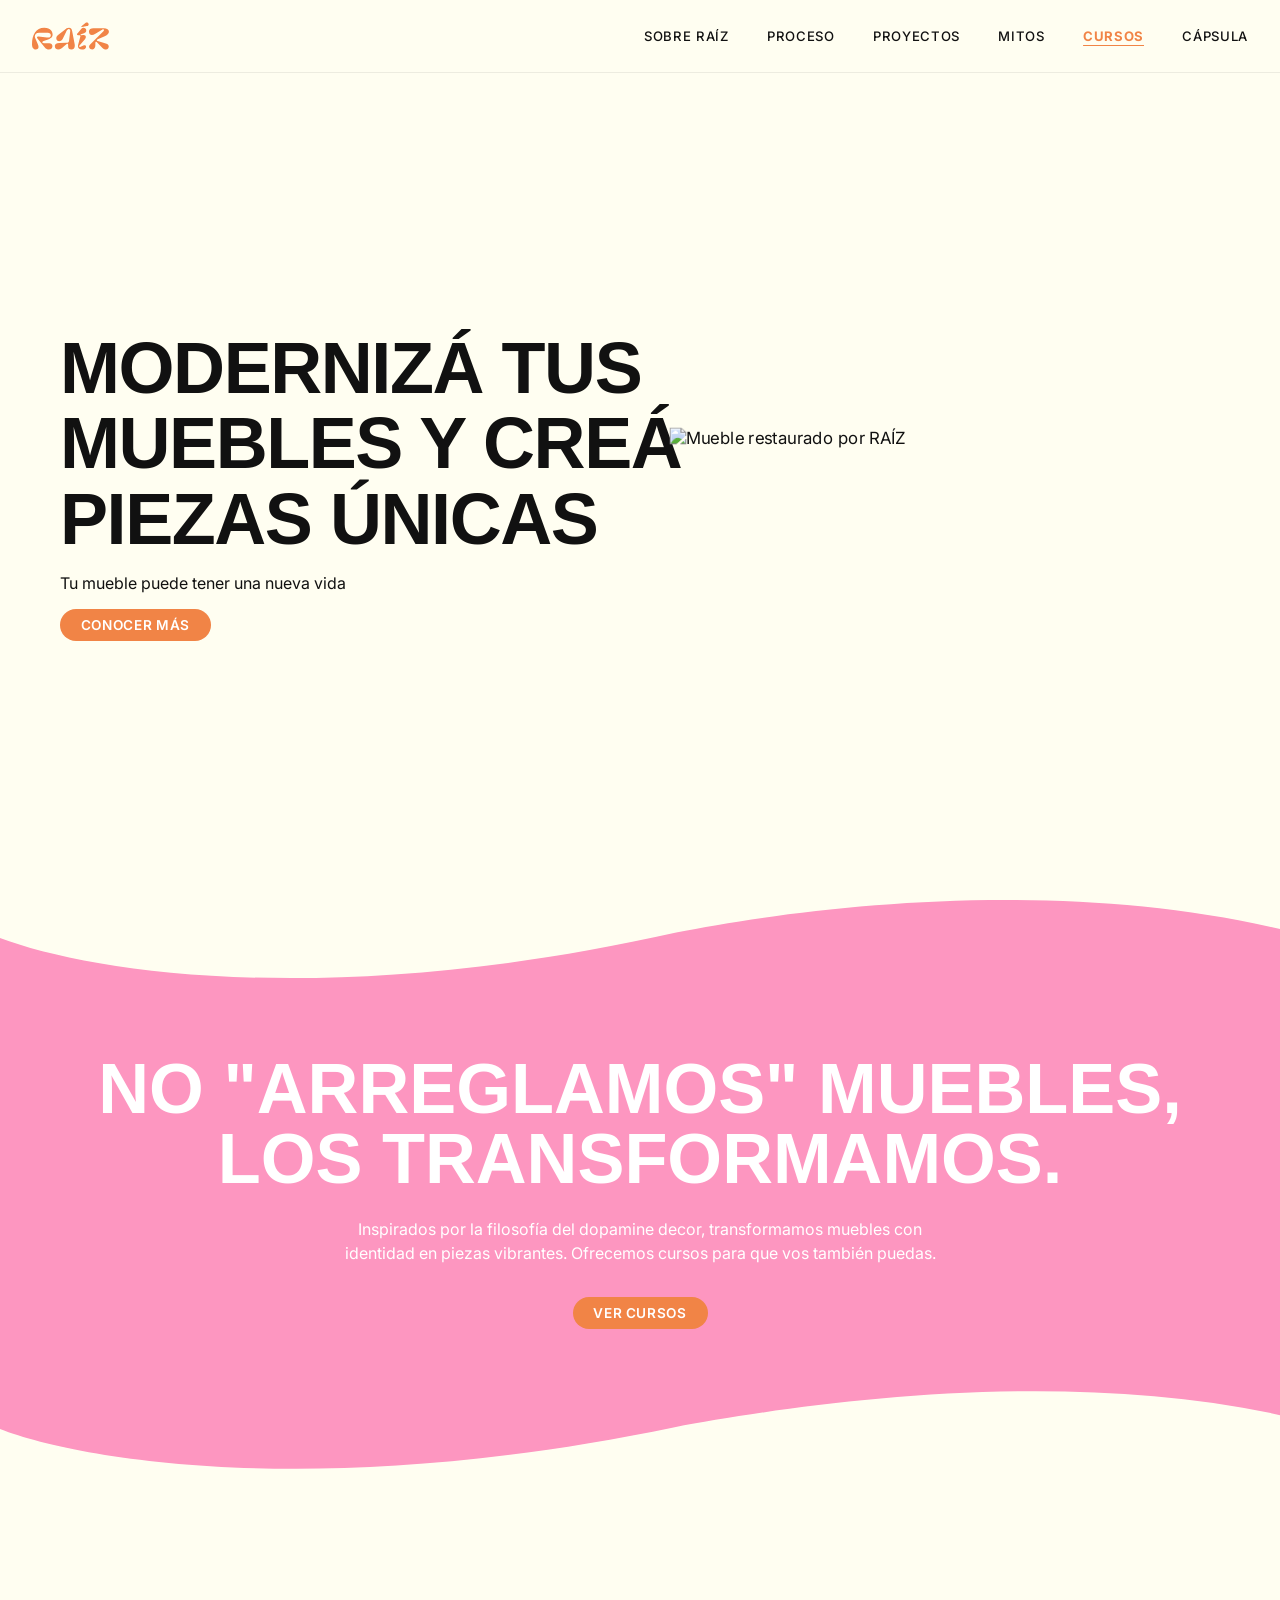
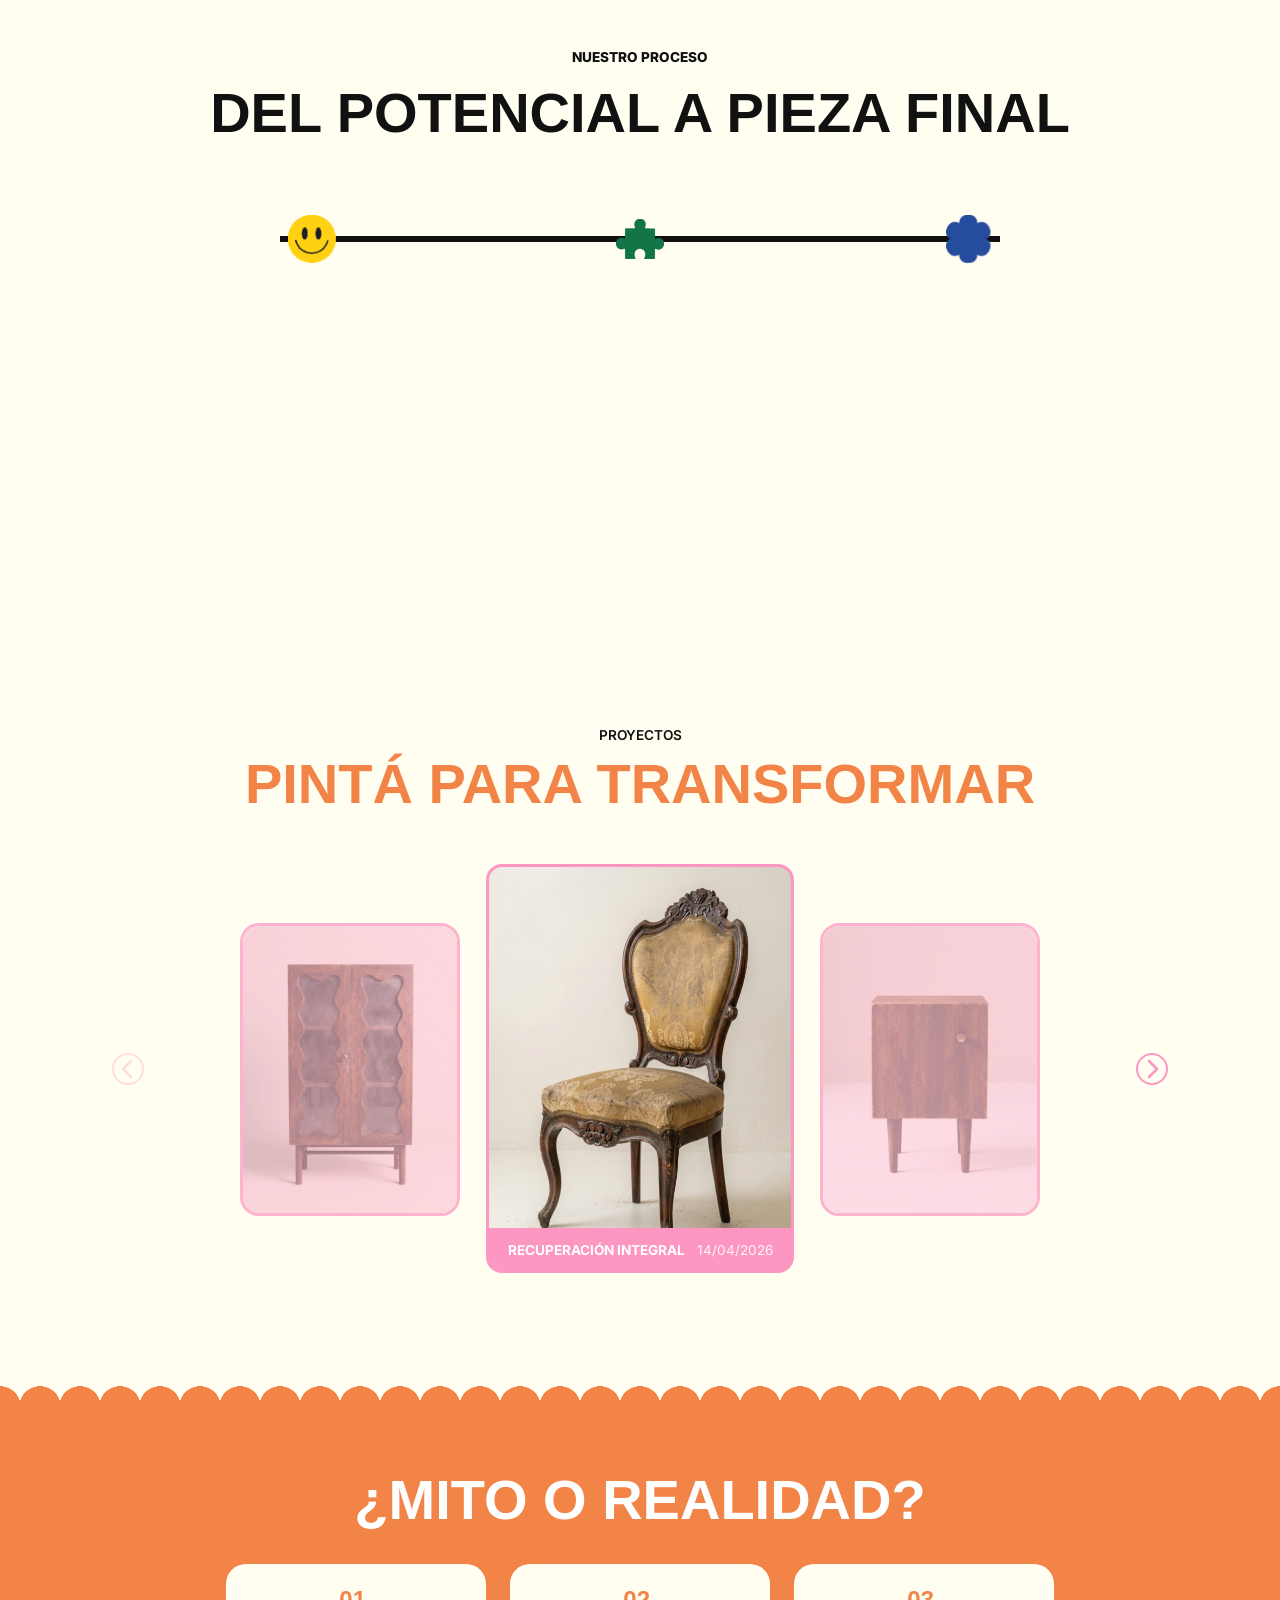
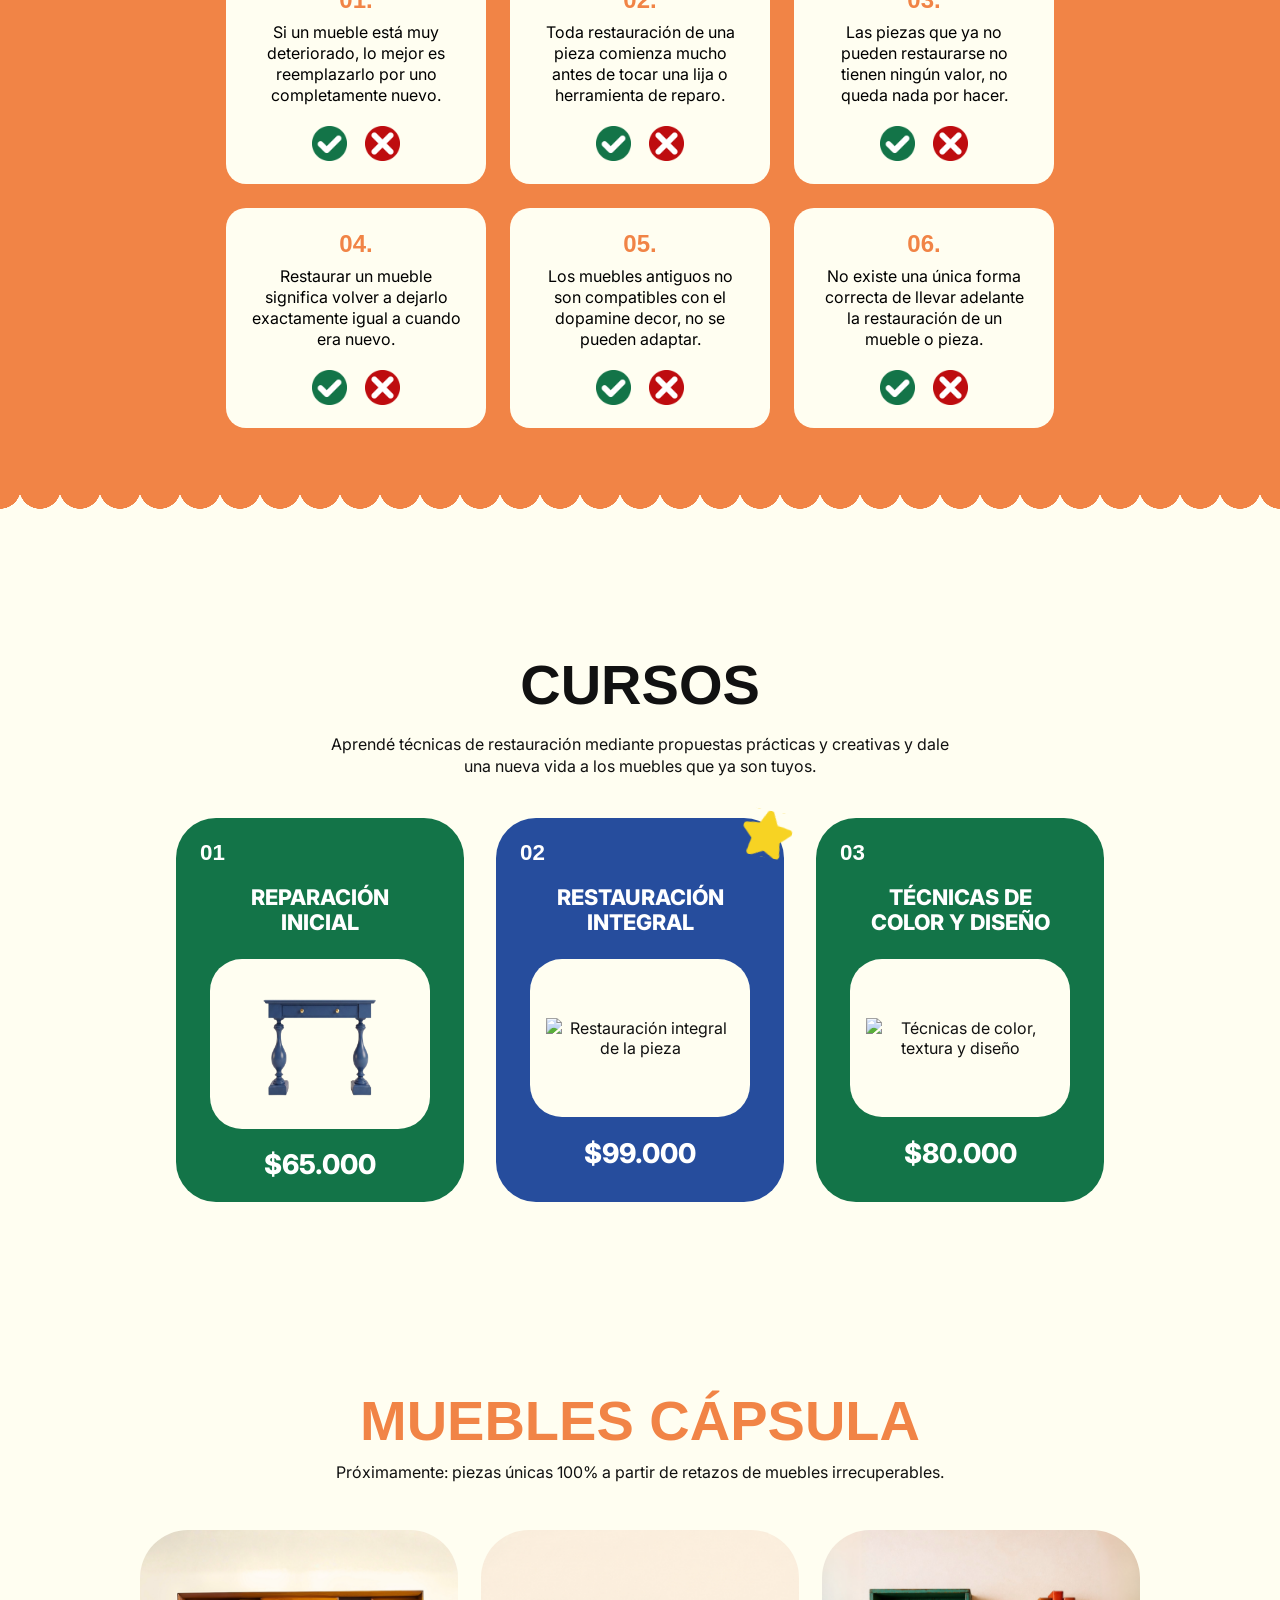
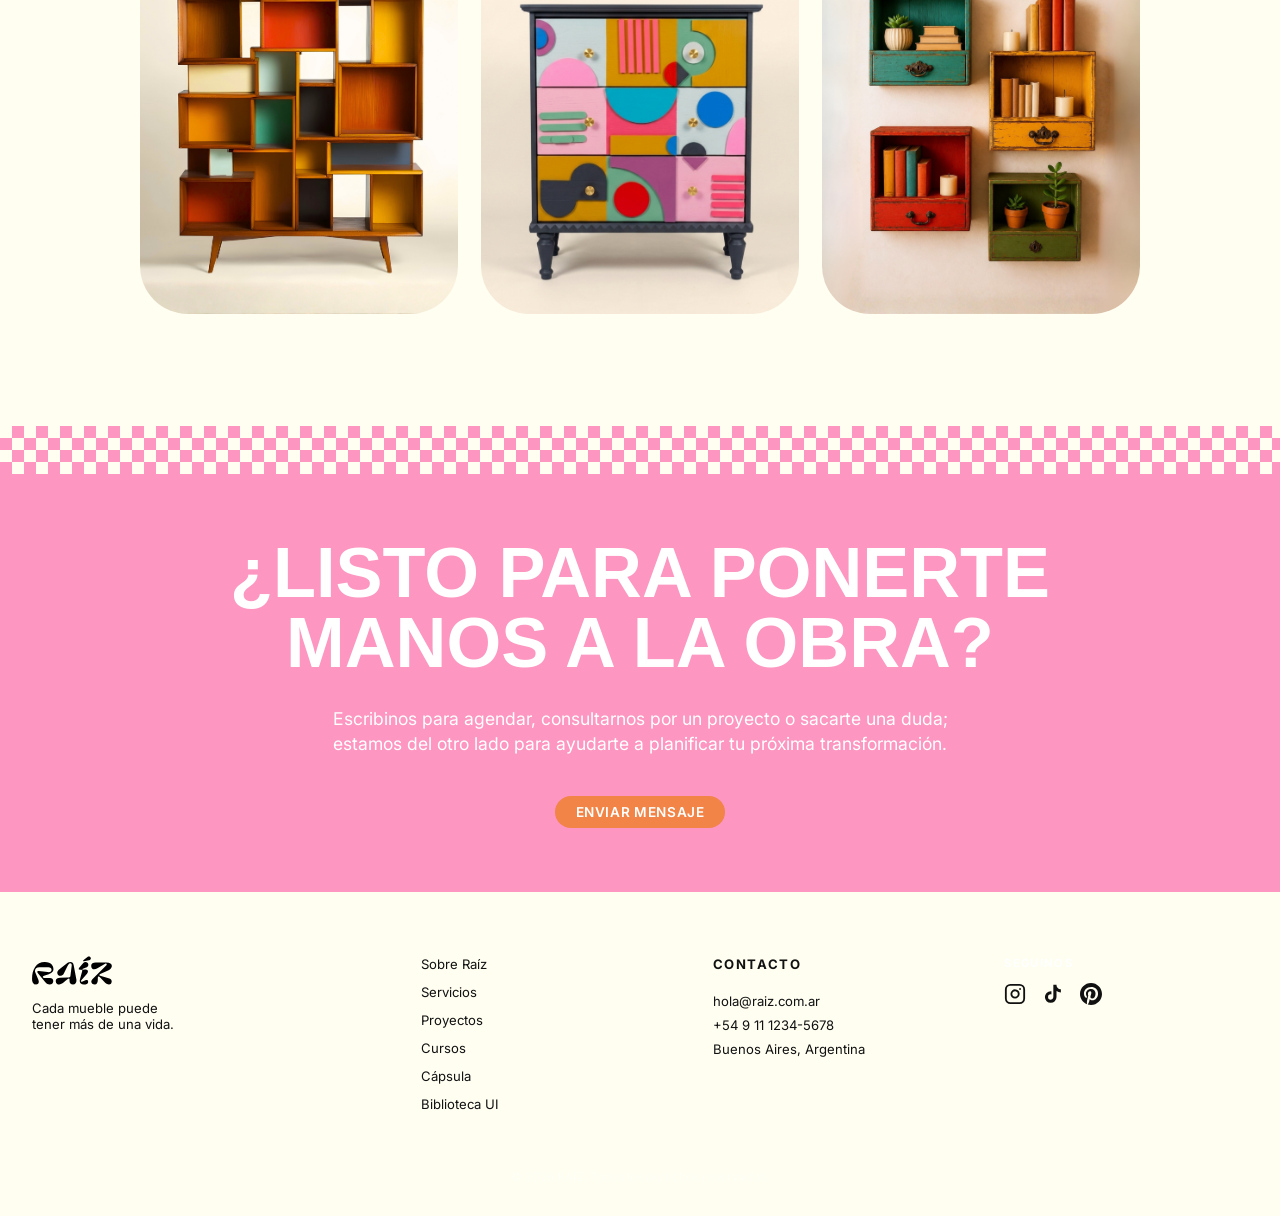
==== commit 21ea485f: "biblioteca" ====
--- a/index.html
+++ b/index.html
@@ -588,6 +588,7 @@
         <a href="#proyectos">Proyectos</a>
         <a href="#cursos">Cursos</a>
         <a href="#capsula">Cápsula</a>
+        <a href="ui-kit.html">Biblioteca UI</a>
       </nav>
 
       <div class="footer__contact">
